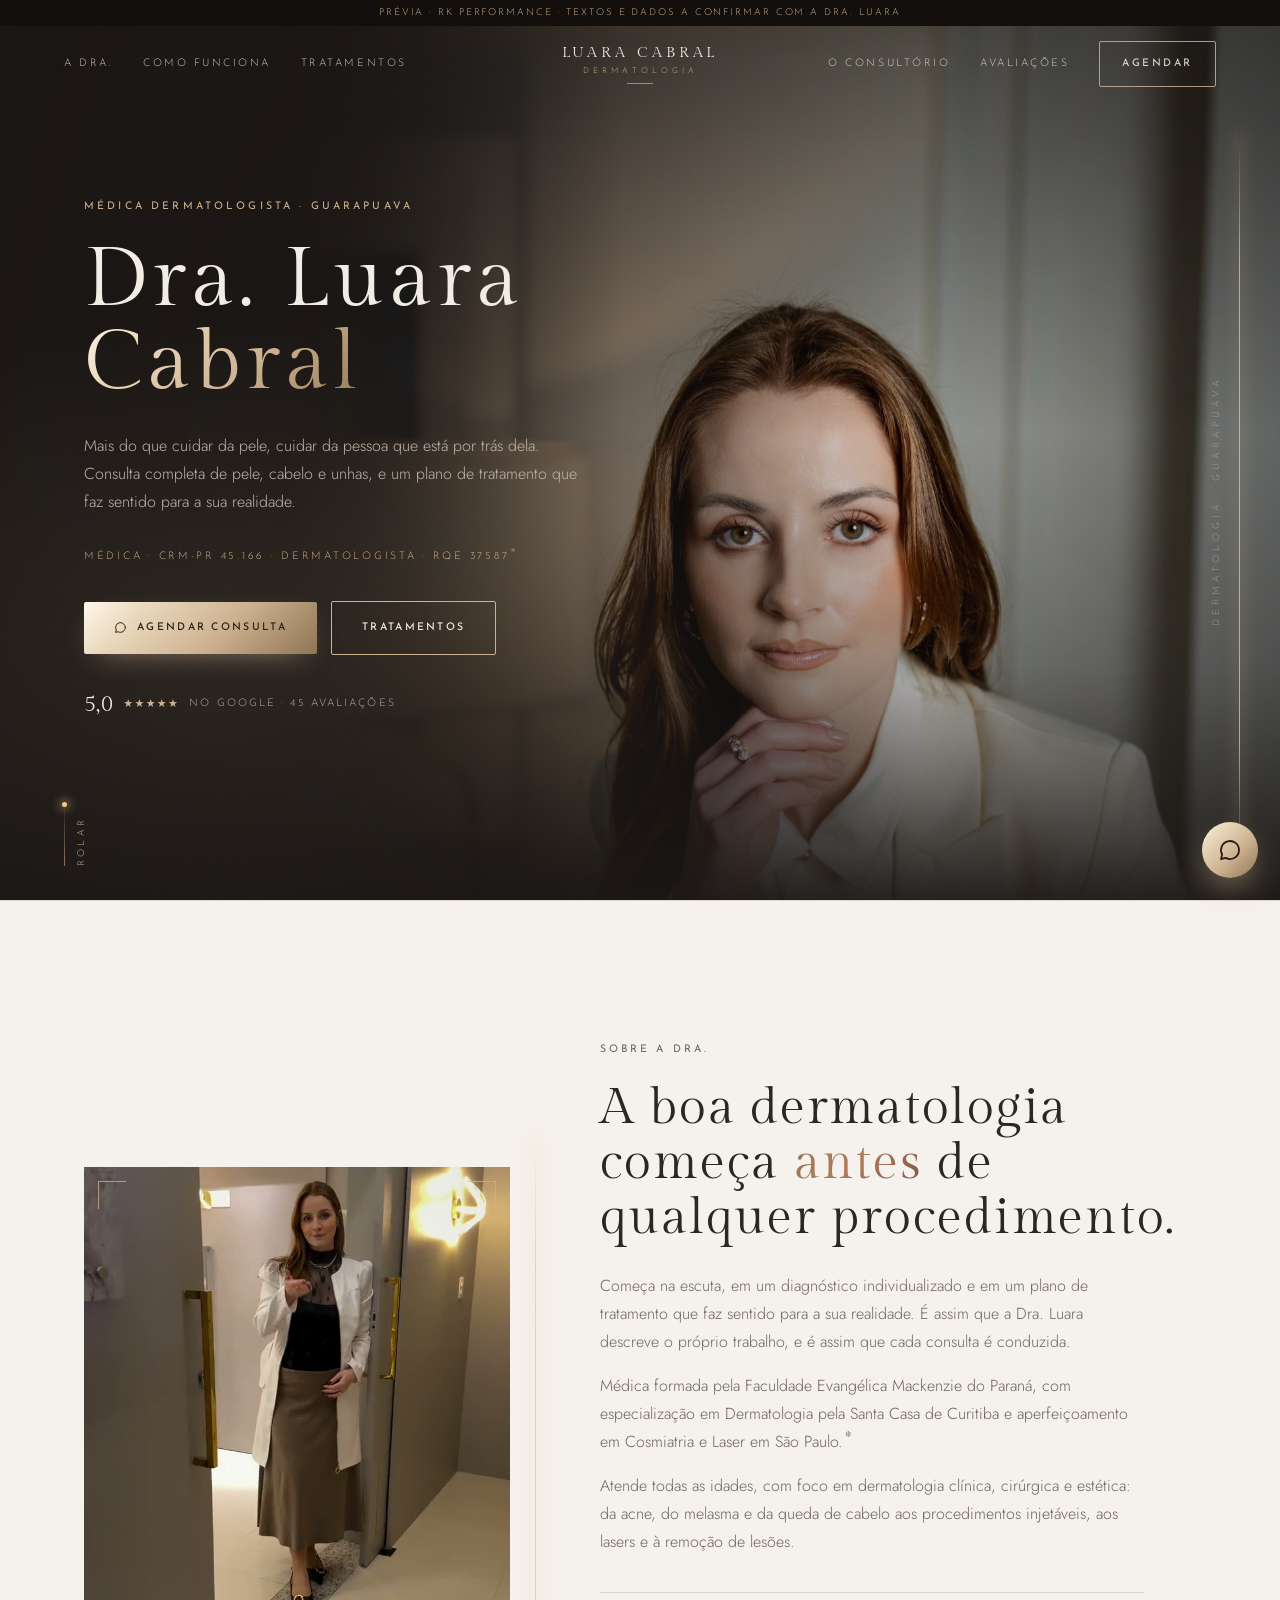
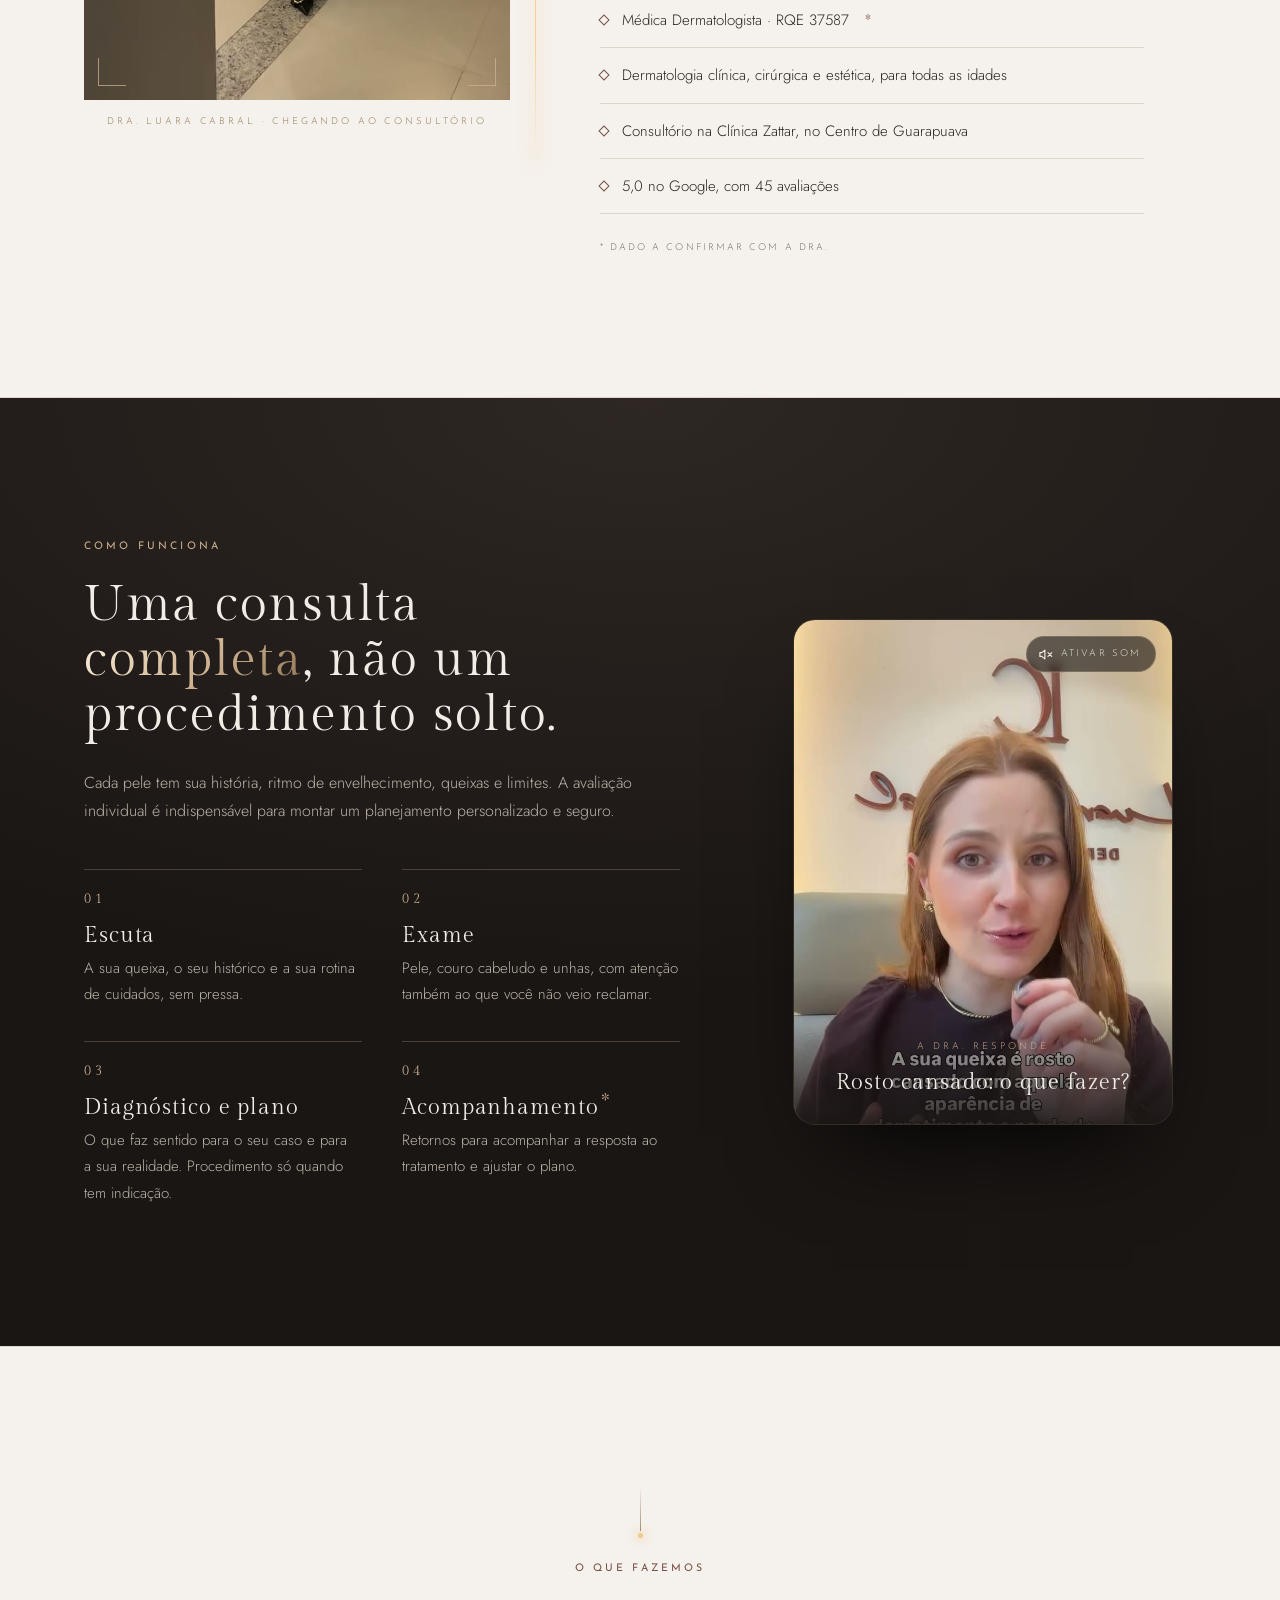
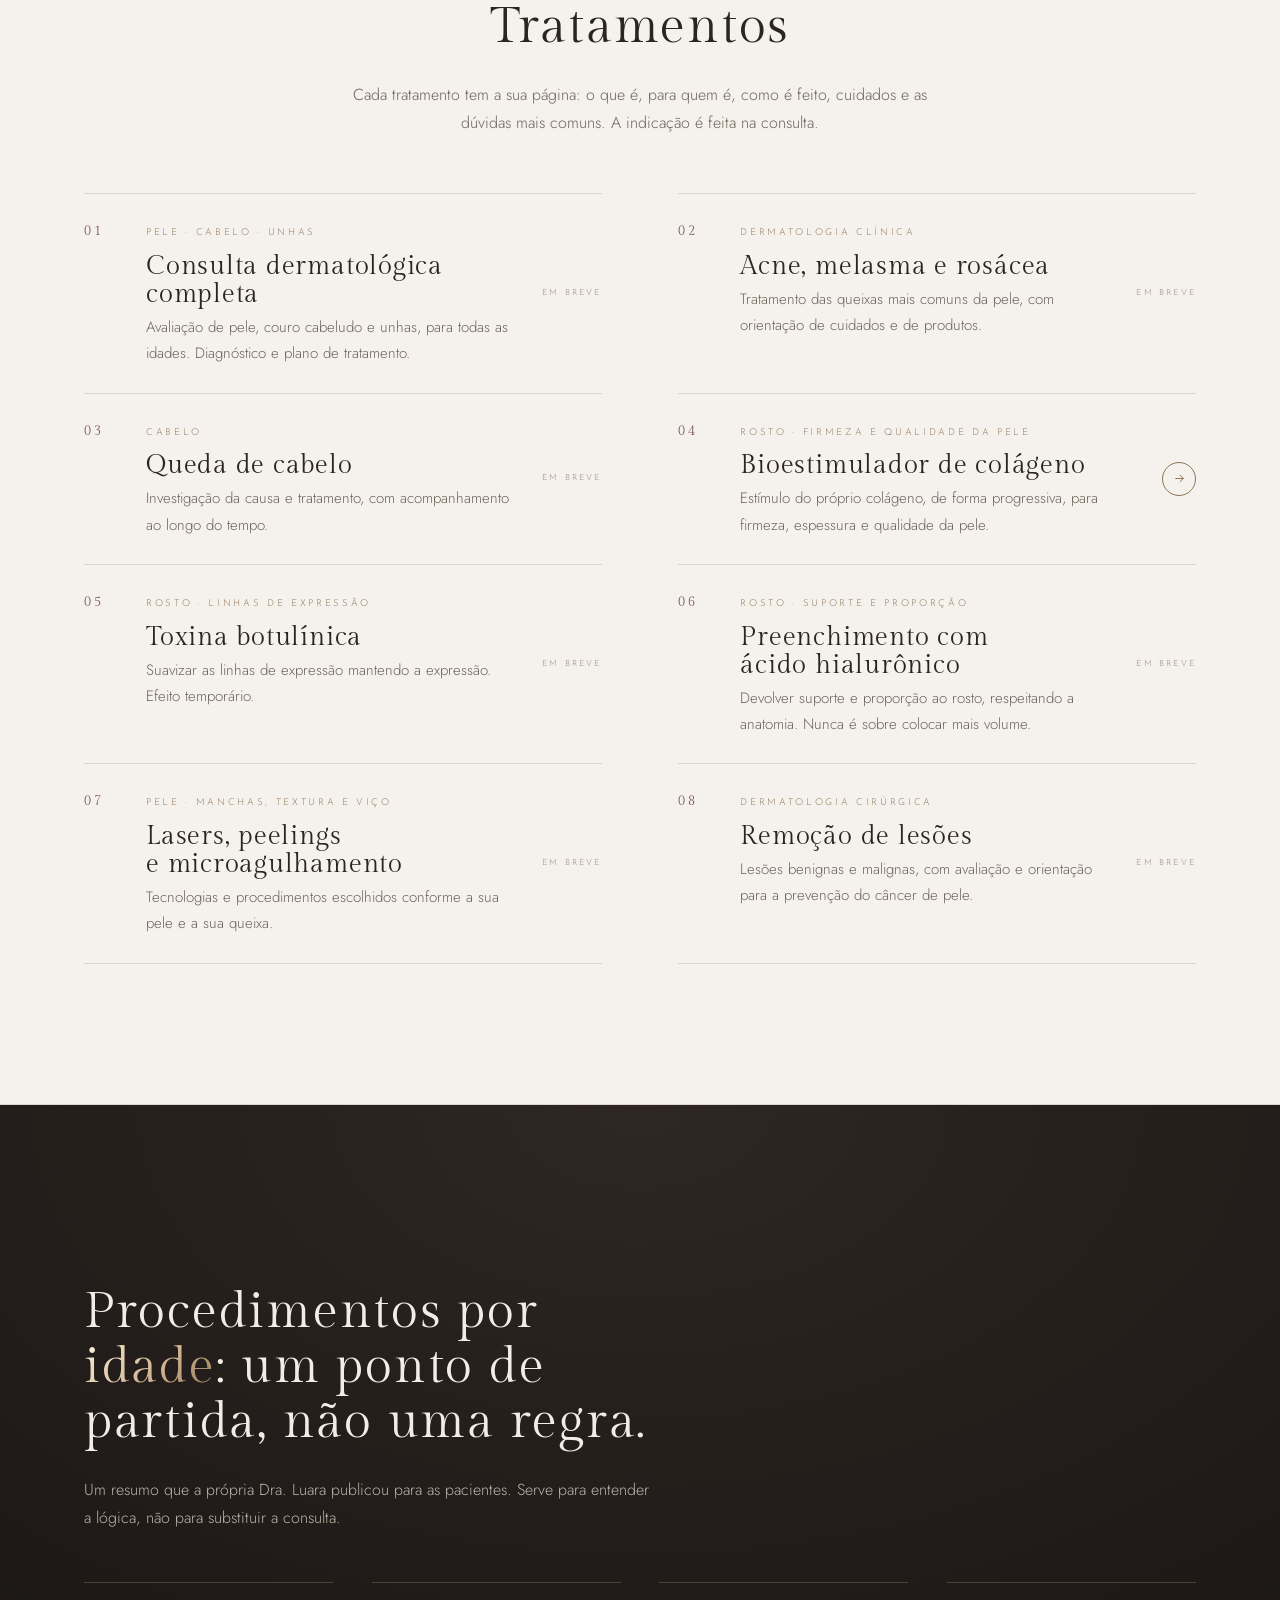
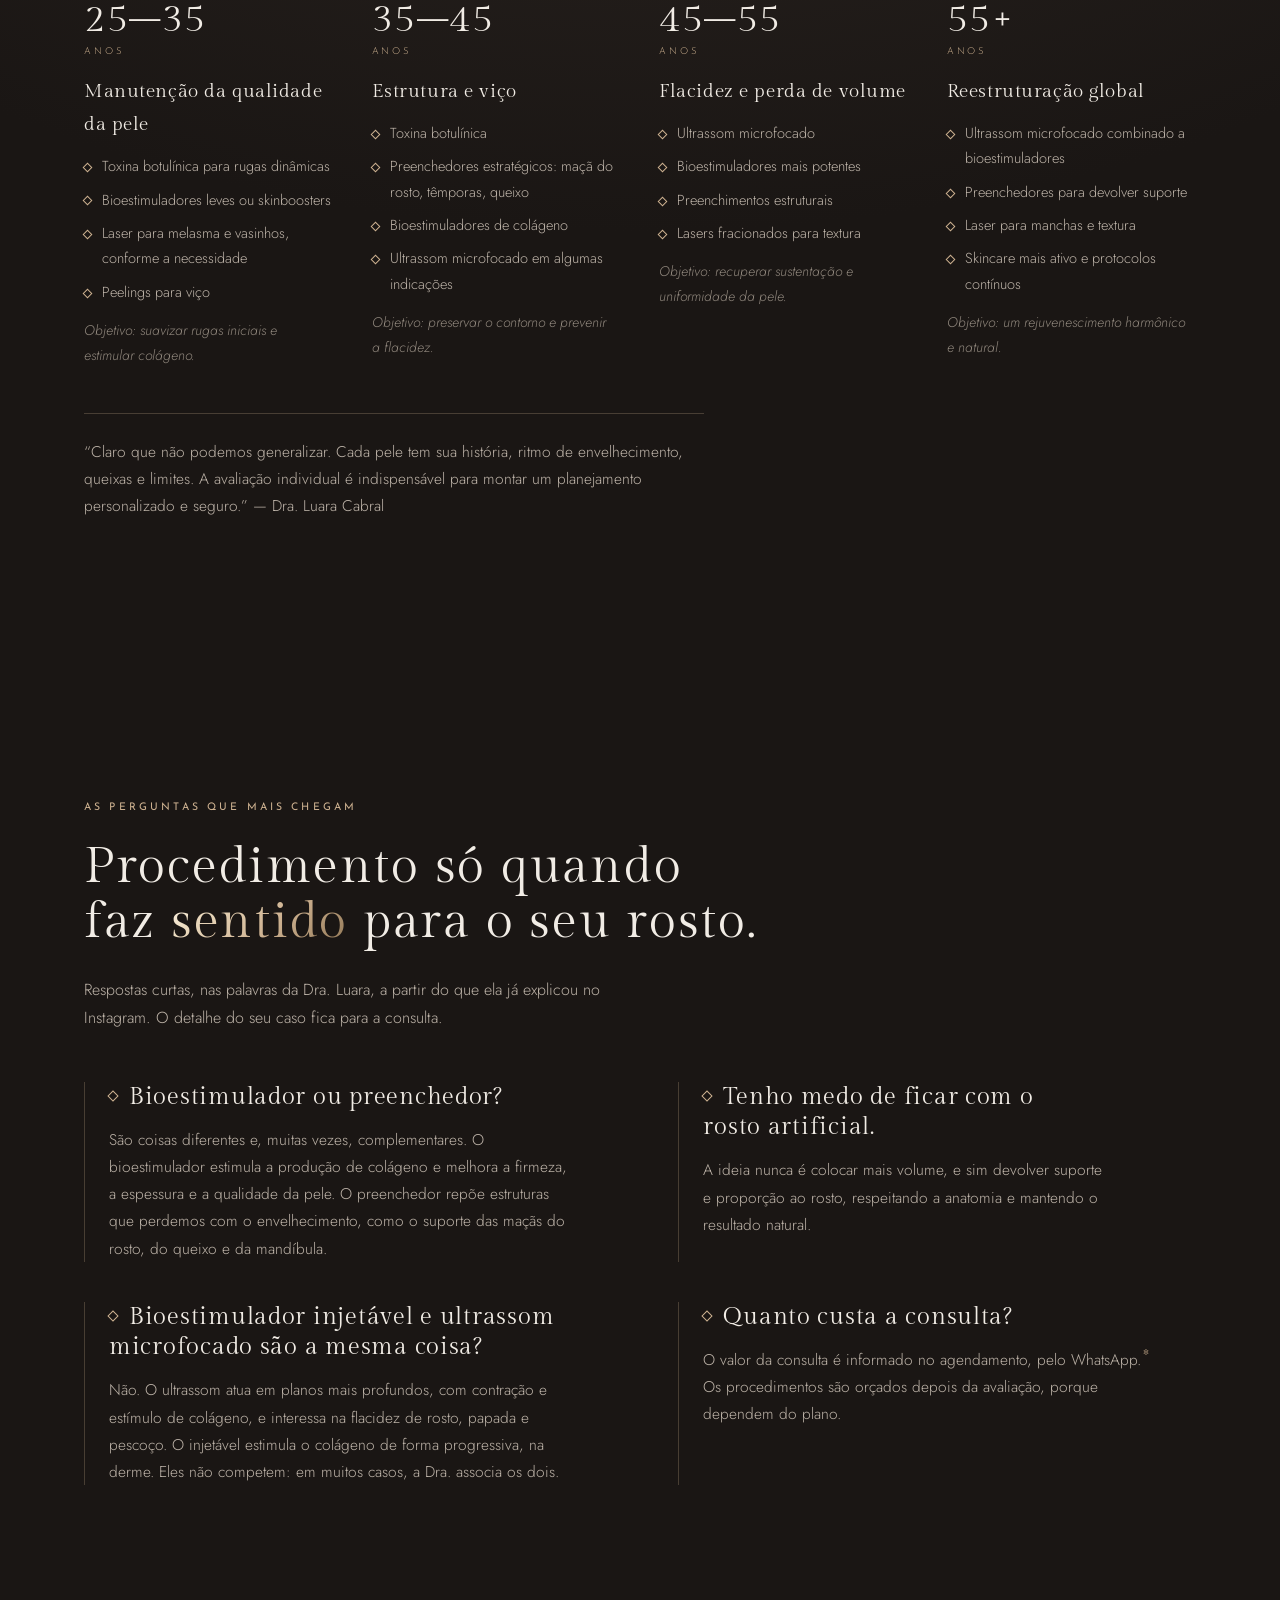
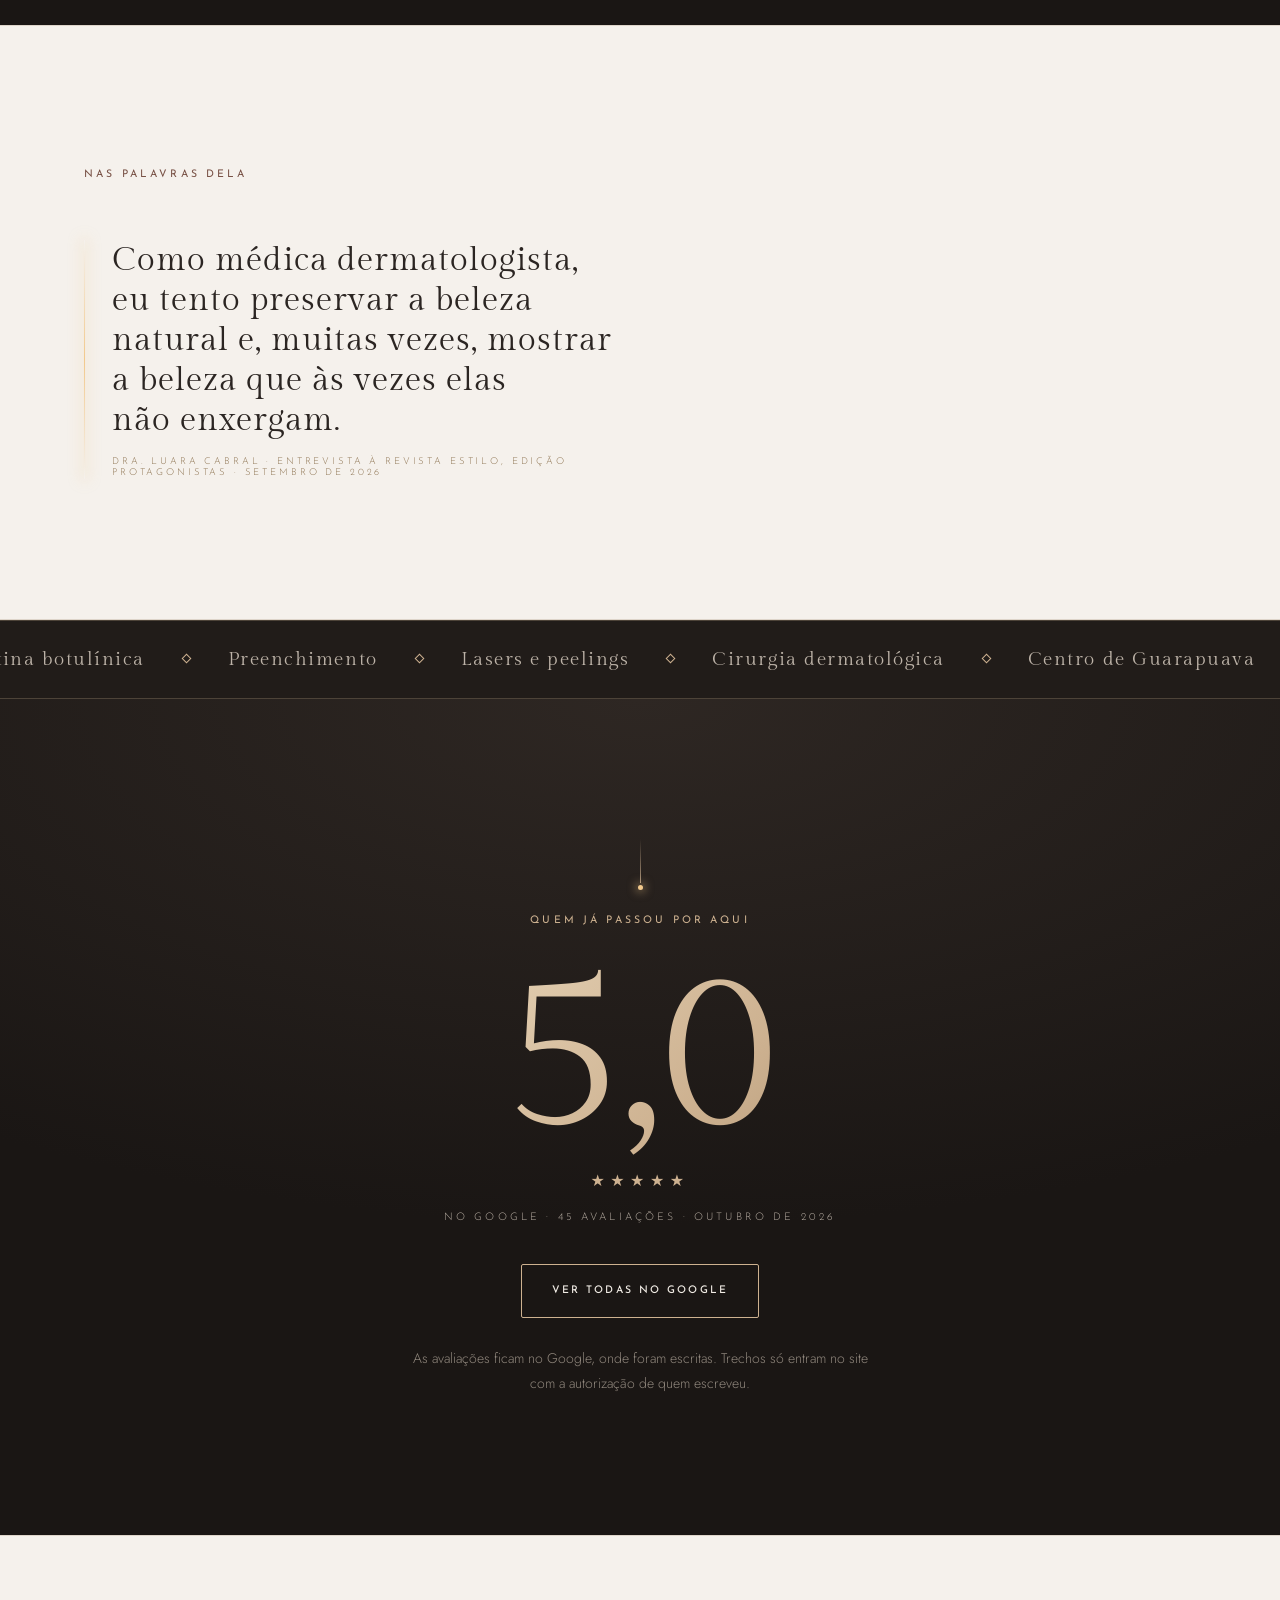
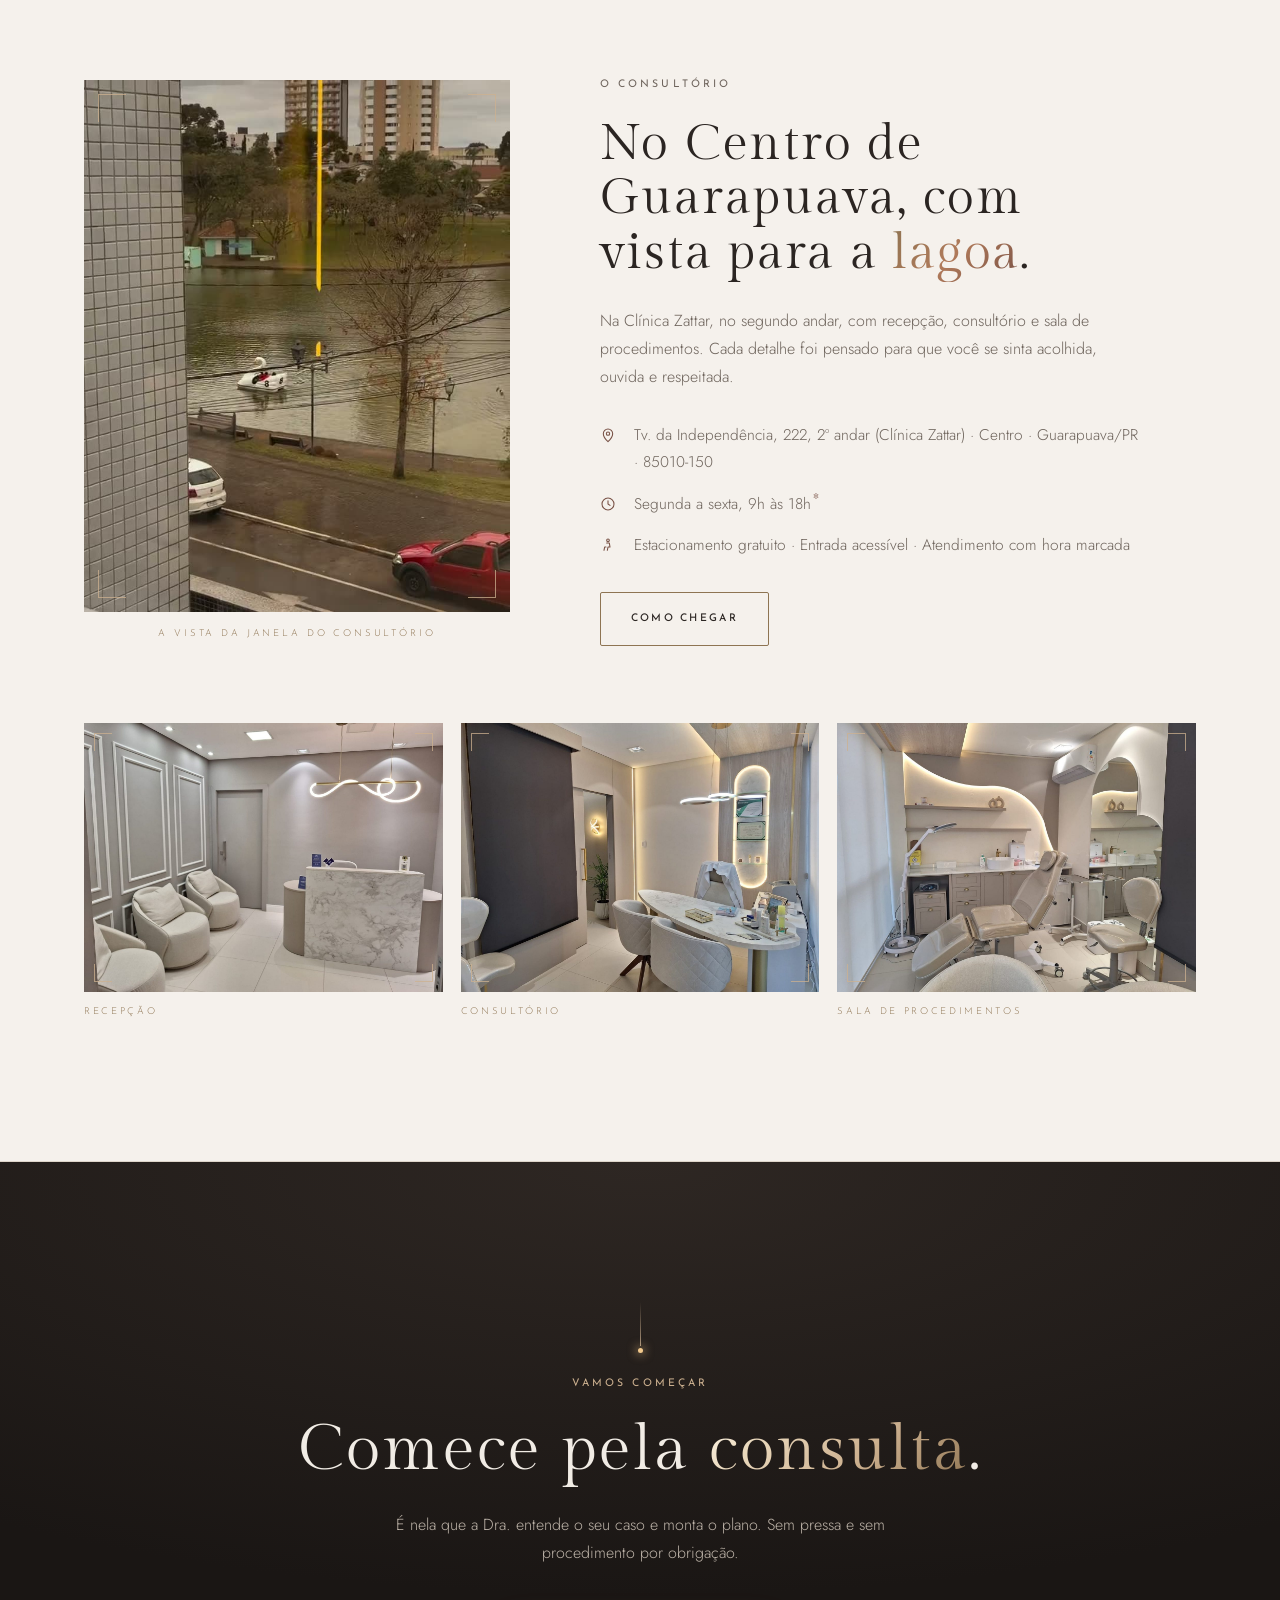
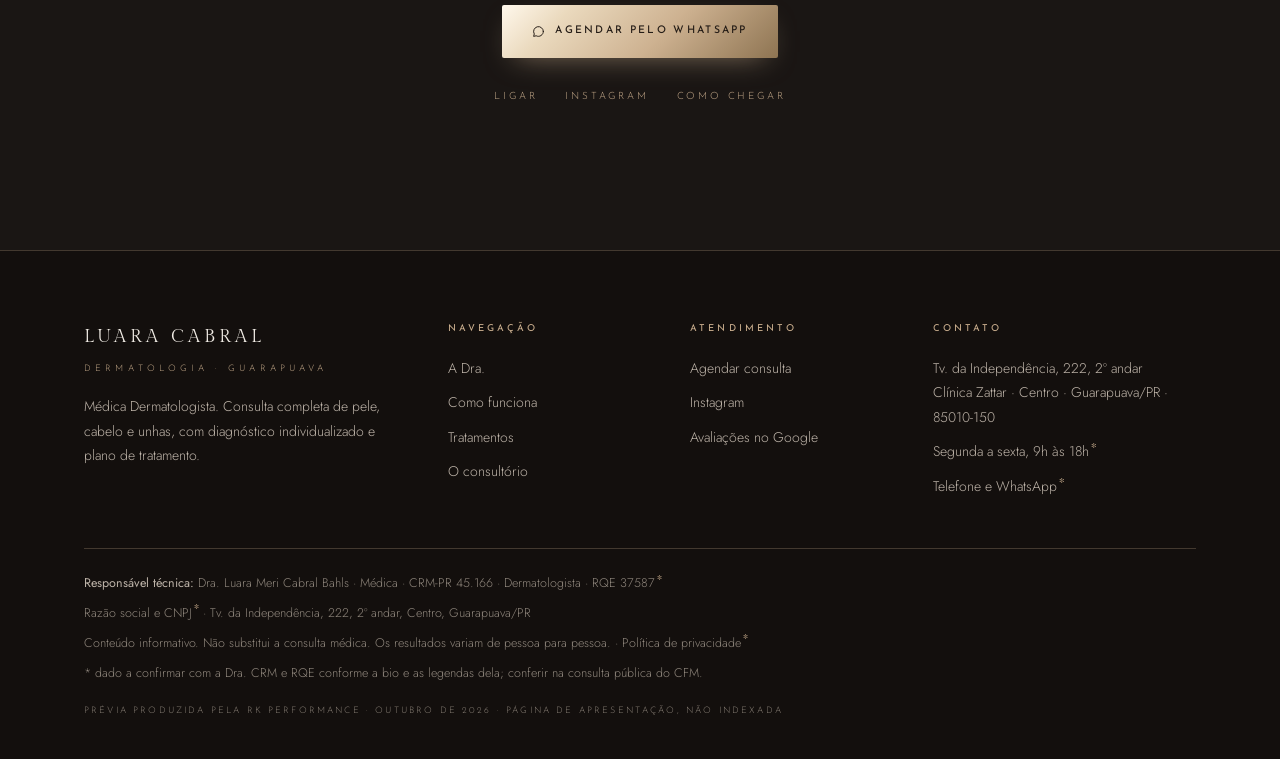
==== index.html @ 49e2dca0 "Prévia do site da Dra. Luara Cabral (home + bioestimulador de colágeno) Co-Authored-By: Claude Fable" ====
<!DOCTYPE html>
<html lang="pt-BR">
<head>
<meta charset="utf-8">
<meta name="viewport" content="width=device-width, initial-scale=1, viewport-fit=cover">
<title>Dra. Luara Cabral · Dermatologista em Guarapuava</title>
<meta name="description" content="Consulta dermatológica completa de pele, cabelo e unhas, no Centro de Guarapuava. Dra. Luara Cabral, Médica Dermatologista, CRM-PR 45.166, RQE 37587. 5,0 no Google com 45 avaliações.">
<meta name="robots" content="noindex, nofollow">
<meta name="theme-color" content="#1A1614">
<meta property="og:type" content="website">
<meta property="og:title" content="Dra. Luara Cabral · Dermatologista em Guarapuava">
<meta property="og:description" content="Mais do que cuidar da pele, cuidar da pessoa que está por trás dela. Consulta completa de pele, cabelo e unhas.">
<meta property="og:image" content="https://joaovitorrk.github.io/luara-cabral-site/media/og.jpg">
<meta property="og:image:width" content="1200">
<meta property="og:image:height" content="630">
<meta property="og:locale" content="pt_BR">
<link rel="icon" href="data:image/svg+xml,%3Csvg xmlns='http://www.w3.org/2000/svg' viewBox='0 0 64 64'%3E%3Ccircle cx='32' cy='32' r='32' fill='%231A1614'/%3E%3Ctext x='32' y='41' font-family='Georgia,serif' font-size='26' fill='%23B07A5A' text-anchor='middle'%3ELC%3C/text%3E%3C/svg%3E">
<link rel="preconnect" href="https://fonts.googleapis.com">
<link rel="preconnect" href="https://fonts.gstatic.com" crossorigin>
<link href="https://fonts.googleapis.com/css2?family=Gilda+Display&family=Josefin+Sans:wght@300;400;500&family=Jost:wght@300;400;500&family=Bodoni+Moda:opsz,wght@6..96,400&display=swap" rel="stylesheet">
<link rel="stylesheet" href="assets/site.css">
<link rel="preload" as="image" href="media/capa-desktop.jpg" media="(min-width: 901px)" fetchpriority="high">
<link rel="preload" as="image" href="media/capa-celular.jpg" media="(max-width: 900px)" fetchpriority="high">
</head>
<body>
<div class="grao" aria-hidden="true"></div>
<div class="intro" aria-hidden="true">
  <svg class="laco" viewBox="0 0 720 220" preserveAspectRatio="xMidYMid meet"><path d="M14 118 C 90 30, 190 30, 260 110 C 330 190, 400 190, 440 110 C 480 30, 560 30, 600 110 C 640 190, 690 160, 706 100"/></svg>
  <div class="nome">Luara Cabral<small>Dermatologia · Guarapuava</small></div>
</div>

<div class="aviso"><span class="longo">Prévia · RK Performance · textos e dados a confirmar com a Dra. Luara</span><span class="curto">Prévia · RK Performance · a confirmar</span></div>

<header class="topo" id="topo">
  <nav class="esq" aria-label="Seções">
    <a class="lk" href="#sobre">A Dra.</a>
    <a class="lk" href="#metodo">Como funciona</a>
    <a class="lk" href="#tratamentos">Tratamentos</a>
  </nav>
  <a class="marca" href="#inicio" aria-label="Dra. Luara Cabral, início"><span class="n">Luara Cabral</span><span class="i">Dermatologia</span><span class="fio"></span></a>
  <nav class="dir" aria-label="Seções">
    <a class="lk" href="#consultorio">O consultório</a>
    <a class="lk" href="#avaliacoes">Avaliações</a>
    <a class="btn linha" href="#" data-demo="wa" data-msg="Olá! Vim pelo site e quero agendar uma consulta." style="padding:13px 22px">Agendar</a>
  </nav>
</header>

<main id="inicio">

<!-- primeira tela -->
<section class="hero" aria-label="Apresentação">
  <div class="bg">
    <picture>
      <source media="(max-width: 900px)" srcset="media/capa-celular.jpg">
      <img src="media/capa-desktop.jpg" srcset="media/capa-desktop-1100.jpg 1100w, media/capa-desktop.jpg 1600w" sizes="100vw" width="1600" height="1600" alt="Dra. Luara Cabral, médica dermatologista, no consultório" fetchpriority="high">
    </picture>
  </div>
  <div class="veu" aria-hidden="true"></div>
  <div class="nevoa" aria-hidden="true"></div>
  <div class="wrap">
    <div class="conteudo">
      <p class="rot">Médica Dermatologista · Guarapuava</p>
      <h1><span>Dra. Luara</span><span><em>Cabral</em></span></h1>
      <p class="sub so-pc">Mais do que cuidar da pele, cuidar da pessoa que está por trás dela. Consulta completa de pele, cabelo e unhas, e um plano de tratamento que faz sentido para a sua realidade.</p>
      <p class="sub so-cel">Mais do que cuidar da pele, cuidar da pessoa que está por trás dela. Consulta completa de pele, cabelo e unhas.</p>
      <p class="quem">Médica · CRM-PR 45.166 · Dermatologista · RQE 37587<sup class="conf" title="Conforme a bio e as legendas dela; conferir na consulta pública do CFM">*</sup></p>
      <div class="acoes">
        <a class="btn" href="#" data-demo="wa" data-msg="Olá! Vim pelo site e quero agendar uma consulta."><svg viewBox="0 0 24 24" fill="none" stroke="currentColor" stroke-width="1.8" stroke-linecap="round" stroke-linejoin="round" aria-hidden="true"><path d="M21 12a9 9 0 0 1-13.3 7.9L3 21l1.2-4.5A9 9 0 1 1 21 12z"/></svg>Agendar consulta</a>
        <a class="btn linha" href="#tratamentos">Tratamentos</a>
      </div>
      <a class="google" href="https://www.google.com/maps/place/?q=place_id:ChIJWWDpie4375QRqWtQ1rrpFyw" target="_blank" rel="noopener"><b>5,0</b><span class="est">★★★★★</span><span>no Google · 45 avaliações</span></a>
    </div>
  </div>
  <div class="fio-luz" aria-hidden="true"><span>Dermatologia · Guarapuava</span></div>
  <div class="cue" aria-hidden="true"><i></i><span>rolar</span></div>
</section>

<!-- sobre -->
<section class="on-light pat" id="sobre">
  <div class="wrap grade">
    <div class="rv">
      <div class="ph-wrap">
        <div class="ph r45"><video preload="none" poster="media/sobre-poster.jpg" muted playsinline loop width="720" height="900" aria-label="Dra. Luara chegando ao consultório"><source src="media/sobre.mp4" type="video/mp4"></video><span class="k k1"></span><span class="k k2"></span><span class="k k3"></span><span class="k k4"></span></div>
        <div class="luz" aria-hidden="true"></div>
        <p class="leg">Dra. Luara Cabral · chegando ao consultório</p>
      </div>
    </div>
    <div class="texto">
      <p class="rot rv">Sobre a Dra.</p>
      <h2 class="rv">A boa dermatologia começa <em>antes</em> de qualquer procedimento.</h2>
      <p class="rv d1">Começa na escuta, em um diagnóstico individualizado e em um plano de tratamento que faz sentido para a sua realidade. É assim que a Dra. Luara descreve o próprio trabalho, e é assim que cada consulta é conduzida.</p>
      <p class="rv d1">Médica formada pela Faculdade Evangélica Mackenzie do Paraná, com especialização em Dermatologia pela Santa Casa de Curitiba e aperfeiçoamento em Cosmiatria e Laser em São Paulo.<sup class="conf" title="Conforme o Perfil da Empresa no Google; a confirmar">*</sup></p>
      <p class="rv d2">Atende todas as idades, com foco em dermatologia clínica, cirúrgica e estética: da acne, do melasma e da queda de cabelo aos procedimentos injetáveis, aos lasers e à remoção de lesões.</p>
      <ul class="hairlist rv d2">
        <li>Médica Dermatologista · RQE 37587<sup class="conf" title="A confirmar">*</sup></li>
        <li>Dermatologia clínica, cirúrgica e estética, para todas as idades</li>
        <li>Consultório na Clínica Zattar, no Centro de Guarapuava</li>
        <li>5,0 no Google, com 45 avaliações</li>
      </ul>
      <p class="nota-conf rv d3">* dado a confirmar com a Dra.</p>
    </div>
  </div>
</section>

<!-- como funciona -->
<section class="on-deep" id="metodo">
  <div class="wrap grade inv">
    <div>
      <p class="rot rv">Como funciona</p>
      <h2 class="rv">Uma consulta <em>completa</em>, não um procedimento solto.</h2>
      <p class="lede rv d1">Cada pele tem sua história, ritmo de envelhecimento, queixas e limites. A avaliação individual é indispensável para montar um planejamento personalizado e seguro.</p>
      <ol class="etapas">
        <li class="rv"><span class="n">01</span><h3>Escuta</h3><p>A sua queixa, o seu histórico e a sua rotina de cuidados, sem pressa.</p></li>
        <li class="rv d1"><span class="n">02</span><h3>Exame</h3><p>Pele, couro cabeludo e unhas, com atenção também ao que você não veio reclamar.</p></li>
        <li class="rv d2"><span class="n">03</span><h3>Diagnóstico e plano</h3><p>O que faz sentido para o seu caso e para a sua realidade. Procedimento só quando tem indicação.</p></li>
        <li class="rv d3"><span class="n">04</span><h3>Acompanhamento<sup class="conf" title="Prazo dos retornos a confirmar">*</sup></h3><p>Retornos para acompanhar a resposta ao tratamento e ajustar o plano.</p></li>
      </ol>
    </div>
    <div class="rv d1">
      <div class="vid">
        <video preload="none" poster="media/responde-poster.jpg" muted playsinline loop width="720" height="960" aria-label="Dra. Luara explicando o tratamento para rosto cansado, no consultório"><source src="media/responde.mp4" type="video/mp4"></video>
        <button class="som" type="button" aria-pressed="false"><svg class="mudo" viewBox="0 0 24 24" fill="none" stroke="currentColor" stroke-width="1.8" stroke-linecap="round" stroke-linejoin="round" aria-hidden="true"><path d="M11 5 6 9H3v6h3l5 4z"/><path d="m22 9-6 6M16 9l6 6"/></svg><svg class="alto" viewBox="0 0 24 24" fill="none" stroke="currentColor" stroke-width="1.8" stroke-linecap="round" stroke-linejoin="round" aria-hidden="true"><path d="M11 5 6 9H3v6h3l5 4z"/><path d="M15.5 8.5a5 5 0 0 1 0 7M19 5a10 10 0 0 1 0 14"/></svg><span>Ativar som</span></button>
        <div class="leg"><small>A Dra. responde</small><b>Rosto cansado: o que fazer?</b></div>
      </div>
    </div>
  </div>
</section>

<!-- tratamentos -->
<section class="on-light pat" id="tratamentos">
  <div class="wrap">
    <div class="centro">
      <div class="orn c rv"><i></i></div>
      <p class="rot rv">O que fazemos</p>
      <h2 class="rv" style="margin-inline:auto">Tratamentos</h2>
      <p class="lede rv d1" style="margin-inline:auto">Cada tratamento tem a sua página: o que é, para quem é, como é feito, cuidados e as dúvidas mais comuns. A indicação é feita na consulta.</p>
    </div>
    <div class="lista-trat">
      <div class="trat rv"><span class="n">01</span><div><span class="g">Pele · Cabelo · Unhas</span><h3>Consulta dermatológica completa</h3><p>Avaliação de pele, couro cabeludo e unhas, para todas as idades. Diagnóstico e plano de tratamento.</p></div><span class="breve">Em breve</span></div>
      <div class="trat rv d1"><span class="n">02</span><div><span class="g">Dermatologia clínica</span><h3>Acne, melasma e rosácea</h3><p>Tratamento das queixas mais comuns da pele, com orientação de cuidados e de produtos.</p></div><span class="breve">Em breve</span></div>
      <div class="trat rv"><span class="n">03</span><div><span class="g">Cabelo</span><h3>Queda de cabelo</h3><p>Investigação da causa e tratamento, com acompanhamento ao longo do tempo.</p></div><span class="breve">Em breve</span></div>
      <a class="trat rv d1" href="bioestimulador-de-colageno-guarapuava/"><span class="n">04</span><div><span class="g">Rosto · Firmeza e qualidade da pele</span><h3>Bioestimulador de colágeno</h3><p>Estímulo do próprio colágeno, de forma progressiva, para firmeza, espessura e qualidade da pele.</p></div><span class="seta"><svg viewBox="0 0 24 24" fill="none" stroke="currentColor" stroke-width="1.8" stroke-linecap="round" stroke-linejoin="round" aria-hidden="true"><path d="M5 12h14M13 6l6 6-6 6"/></svg></span></a>
      <div class="trat rv"><span class="n">05</span><div><span class="g">Rosto · Linhas de expressão</span><h3>Toxina botulínica</h3><p>Suavizar as linhas de expressão mantendo a expressão. Efeito temporário.</p></div><span class="breve">Em breve</span></div>
      <div class="trat rv d1"><span class="n">06</span><div><span class="g">Rosto · Suporte e proporção</span><h3>Preenchimento com ácido hialurônico</h3><p>Devolver suporte e proporção ao rosto, respeitando a anatomia. Nunca é sobre colocar mais volume.</p></div><span class="breve">Em breve</span></div>
      <div class="trat rv"><span class="n">07</span><div><span class="g">Pele · Manchas, textura e viço</span><h3>Lasers, peelings e microagulhamento</h3><p>Tecnologias e procedimentos escolhidos conforme a sua pele e a sua queixa.</p></div><span class="breve">Em breve</span></div>
      <div class="trat rv d1"><span class="n">08</span><div><span class="g">Dermatologia cirúrgica</span><h3>Remoção de lesões</h3><p>Lesões benignas e malignas, com avaliação e orientação para a prevenção do câncer de pele.</p></div><span class="breve">Em breve</span></div>
    </div>
  </div>
</section>

<!-- por idade -->
<section class="on-deep" id="idades">
  <div class="wrap">
    <p class="rot rv">O que costuma fazer sentido em cada fase</p>
    <h2 class="rv">Procedimentos por <em>idade</em>: um ponto de partida, não uma regra.</h2>
    <p class="lede rv d1">Um resumo que a própria Dra. Luara publicou para as pacientes. Serve para entender a lógica, não para substituir a consulta.</p>
    <ul class="idades">
      <li class="rv"><span class="n">25–35<small>anos</small></span><b>Manutenção da qualidade da pele</b><ul><li>Toxina botulínica para rugas dinâmicas</li><li>Bioestimuladores leves ou skinboosters</li><li>Laser para melasma e vasinhos, conforme a necessidade</li><li>Peelings para viço</li></ul><p>Objetivo: suavizar rugas iniciais e estimular colágeno.</p></li>
      <li class="rv d1"><span class="n">35–45<small>anos</small></span><b>Estrutura e viço</b><ul><li>Toxina botulínica</li><li>Preenchedores estratégicos: maçã do rosto, têmporas, queixo</li><li>Bioestimuladores de colágeno</li><li>Ultrassom microfocado em algumas indicações</li></ul><p>Objetivo: preservar o contorno e prevenir a flacidez.</p></li>
      <li class="rv d2"><span class="n">45–55<small>anos</small></span><b>Flacidez e perda de volume</b><ul><li>Ultrassom microfocado</li><li>Bioestimuladores mais potentes</li><li>Preenchimentos estruturais</li><li>Lasers fracionados para textura</li></ul><p>Objetivo: recuperar sustentação e uniformidade da pele.</p></li>
      <li class="rv d3"><span class="n">55+<small>anos</small></span><b>Reestruturação global</b><ul><li>Ultrassom microfocado combinado a bioestimuladores</li><li>Preenchedores para devolver suporte</li><li>Laser para manchas e textura</li><li>Skincare mais ativo e protocolos contínuos</li></ul><p>Objetivo: um rejuvenescimento harmônico e natural.</p></li>
    </ul>
    <p class="obs-idade rv">“Claro que não podemos generalizar. Cada pele tem sua história, ritmo de envelhecimento, queixas e limites. A avaliação individual é indispensável para montar um planejamento personalizado e seguro.” — Dra. Luara Cabral</p>
  </div>
</section>

<!-- perguntas -->
<section class="on-dark" id="perguntas">
  <div class="wrap">
    <p class="rot rv">As perguntas que mais chegam</p>
    <h2 class="rv">Procedimento só quando faz <em>sentido</em> para o seu rosto.</h2>
    <p class="lede rv d1">Respostas curtas, nas palavras da Dra. Luara, a partir do que ela já explicou no Instagram. O detalhe do seu caso fica para a consulta.</p>
    <div class="perg">
      <div class="pg rv"><p class="q">Bioestimulador ou preenchedor?</p><p class="r">São coisas diferentes e, muitas vezes, complementares. O bioestimulador estimula a produção de colágeno e melhora a firmeza, a espessura e a qualidade da pele. O preenchedor repõe estruturas que perdemos com o envelhecimento, como o suporte das maçãs do rosto, do queixo e da mandíbula.</p></div>
      <div class="pg rv d1"><p class="q">Tenho medo de ficar com o rosto artificial.</p><p class="r">A ideia nunca é colocar mais volume, e sim devolver suporte e proporção ao rosto, respeitando a anatomia e mantendo o resultado natural.</p></div>
      <div class="pg rv d2"><p class="q">Bioestimulador injetável e ultrassom microfocado são a mesma coisa?</p><p class="r">Não. O ultrassom atua em planos mais profundos, com contração e estímulo de colágeno, e interessa na flacidez de rosto, papada e pescoço. O injetável estimula o colágeno de forma progressiva, na derme. Eles não competem: em muitos casos, a Dra. associa os dois.</p></div>
      <div class="pg rv d3"><p class="q">Quanto custa a consulta?</p><p class="r">O valor da consulta é informado no agendamento, pelo WhatsApp.<sup class="conf" title="A confirmar com a Dra.">*</sup> Os procedimentos são orçados depois da avaliação, porque dependem do plano.</p></div>
    </div>
  </div>
</section>

<!-- nas palavras dela -->
<section class="on-light pat" id="frase">
  <div class="wrap">
    <p class="rot rv">Nas palavras dela</p>
    <p class="frase rv d1">Como médica dermatologista, eu tento preservar a beleza natural e, muitas vezes, mostrar a beleza que às vezes elas não enxergam.<small>Dra. Luara Cabral · entrevista à Revista Estilo, edição Protagonistas · setembro de 2026</small></p>
  </div>
</section>

<!-- letreiro -->
<div class="letreiro" aria-hidden="true"><div class="faixa" id="faixa">
  <span>Consulta de pele, cabelo e unhas</span><span>Acne, melasma e rosácea</span><span>Queda de cabelo</span><span>Bioestimulador de colágeno</span><span>Toxina botulínica</span><span>Preenchimento</span><span>Lasers e peelings</span><span>Cirurgia dermatológica</span><span>Centro de Guarapuava</span>
</div></div>

<!-- avaliações -->
<section class="on-deep aval centro" id="avaliacoes">
  <div class="wrap">
    <div class="orn c rv"><i></i></div>
    <p class="rot rv">Quem já passou por aqui</p>
    <p class="nota ouro rv">5,0</p>
    <p class="est rv d1" aria-hidden="true">★★★★★</p>
    <p class="leg rv d1">no Google · 45 avaliações · outubro de 2026</p>
    <div class="acoes rv d2" style="justify-content:center">
      <a class="btn linha" href="https://www.google.com/maps/place/?q=place_id:ChIJWWDpie4375QRqWtQ1rrpFyw" target="_blank" rel="noopener">Ver todas no Google</a>
    </div>
    <p class="obs rv d3">As avaliações ficam no Google, onde foram escritas. Trechos só entram no site com a autorização de quem escreveu.</p>
  </div>
</section>

<!-- o consultório -->
<section class="on-light pat" id="consultorio">
  <div class="wrap">
    <div class="grade">
      <div class="rv">
        <div class="ph-wrap">
          <div class="ph r45"><video preload="none" poster="media/espaco-poster.jpg" muted playsinline loop width="720" height="900" aria-label="A vista da janela do consultório, para a lagoa"><source src="media/espaco.mp4" type="video/mp4"></video><span class="k k1"></span><span class="k k2"></span><span class="k k3"></span><span class="k k4"></span></div>
          <p class="leg">A vista da janela do consultório</p>
        </div>
      </div>
      <div class="texto">
        <p class="rot rv">O consultório</p>
        <h2 class="rv">No Centro de Guarapuava, com vista para a <em>lagoa</em>.</h2>
        <p class="rv d1">Na Clínica Zattar, no segundo andar, com recepção, consultório e sala de procedimentos. Cada detalhe foi pensado para que você se sinta acolhida, ouvida e respeitada.</p>
        <ul class="dados">
          <li class="rv d1"><svg viewBox="0 0 24 24" fill="none" stroke="currentColor" stroke-width="1.6" stroke-linecap="round" stroke-linejoin="round" aria-hidden="true"><path d="M12 22s7-6.5 7-12a7 7 0 1 0-14 0c0 5.5 7 12 7 12z"/><circle cx="12" cy="10" r="2.5"/></svg><span>Tv. da Independência, 222, 2º andar (Clínica Zattar) · Centro · Guarapuava/PR · 85010-150</span></li>
          <li class="rv d2"><svg viewBox="0 0 24 24" fill="none" stroke="currentColor" stroke-width="1.6" stroke-linecap="round" stroke-linejoin="round" aria-hidden="true"><circle cx="12" cy="12" r="9"/><path d="M12 7v5l3 2"/></svg><span>Segunda a sexta, 9h às 18h<sup class="conf" title="Horário do Google; a confirmar">*</sup></span></li>
          <li class="rv d3"><svg viewBox="0 0 24 24" fill="none" stroke="currentColor" stroke-width="1.6" stroke-linecap="round" stroke-linejoin="round" aria-hidden="true"><circle cx="12" cy="5" r="2"/><path d="M10 9h4l1 6h-3l-1 5M9 15H7l-1 5"/></svg><span>Estacionamento gratuito · Entrada acessível · Atendimento com hora marcada</span></li>
        </ul>
        <div class="acoes rv d3" style="margin-top:34px">
          <a class="btn linha" href="https://www.google.com/maps/dir/?api=1&destination=Dra.+Luara+Cabral,+Tv.+da+Independencia,+222,+Guarapuava" target="_blank" rel="noopener">Como chegar</a>
        </div>
      </div>
    </div>
    <div class="tira">
      <figure class="rv"><div class="ph r43"><img src="media/recepcao.jpg" width="1400" height="1050" alt="Recepção da clínica, com balcão de mármore e poltronas claras" loading="lazy"><span class="k k1"></span><span class="k k2"></span><span class="k k3"></span><span class="k k4"></span></div><figcaption>Recepção</figcaption></figure>
      <figure class="rv d1"><div class="ph r43"><img src="media/consultorio.jpg" width="1400" height="1050" alt="Consultório da Dra. Luara, com mesa de mármore e nicho iluminado" loading="lazy"><span class="k k1"></span><span class="k k2"></span><span class="k k3"></span><span class="k k4"></span></div><figcaption>Consultório</figcaption></figure>
      <figure class="rv d2"><div class="ph r43"><img src="media/sala.jpg" width="1400" height="1050" alt="Sala de procedimentos, com cadeira e luz curva na parede" loading="lazy"><span class="k k1"></span><span class="k k2"></span><span class="k k3"></span><span class="k k4"></span></div><figcaption>Sala de procedimentos</figcaption></figure>
    </div>
  </div>
</section>

<!-- chamada final -->
<section class="on-deep cta" id="contato">
  <div class="wrap">
    <div class="orn c rv"><i></i></div>
    <p class="rot rv">Vamos começar</p>
    <h2 class="rv">Comece pela <em>consulta</em>.</h2>
    <p class="lede rv d1">É nela que a Dra. entende o seu caso e monta o plano. Sem pressa e sem procedimento por obrigação.</p>
    <div class="acoes rv d2">
      <a class="btn" href="#" data-demo="wa" data-msg="Olá! Vim pelo site e quero agendar uma consulta."><svg viewBox="0 0 24 24" fill="none" stroke="currentColor" stroke-width="1.8" stroke-linecap="round" stroke-linejoin="round" aria-hidden="true"><path d="M21 12a9 9 0 0 1-13.3 7.9L3 21l1.2-4.5A9 9 0 1 1 21 12z"/></svg>Agendar pelo WhatsApp</a>
    </div>
    <div class="links rv d3">
      <button type="button" data-demo="tel">Ligar</button>
      <a href="https://www.instagram.com/draluaracabral/" target="_blank" rel="noopener">Instagram</a>
      <a href="https://www.google.com/maps/dir/?api=1&destination=Dra.+Luara+Cabral,+Tv.+da+Independencia,+222,+Guarapuava" target="_blank" rel="noopener">Como chegar</a>
    </div>
  </div>
</section>

</main>

<footer>
  <div class="wrap">
    <div class="cols">
      <div class="marca"><span class="n">Luara Cabral</span><span class="i">Dermatologia · Guarapuava</span><p>Médica Dermatologista. Consulta completa de pele, cabelo e unhas, com diagnóstico individualizado e plano de tratamento.</p></div>
      <div><h4>Navegação</h4><ul><li><a href="#sobre">A Dra.</a></li><li><a href="#metodo">Como funciona</a></li><li><a href="#tratamentos">Tratamentos</a></li><li><a href="#consultorio">O consultório</a></li></ul></div>
      <div><h4>Atendimento</h4><ul><li><a href="#" data-demo="wa" data-msg="Olá! Vim pelo site e quero agendar uma consulta.">Agendar consulta</a></li><li><a href="https://www.instagram.com/draluaracabral/" target="_blank" rel="noopener">Instagram</a></li><li><a href="https://www.google.com/maps/place/?q=place_id:ChIJWWDpie4375QRqWtQ1rrpFyw" target="_blank" rel="noopener">Avaliações no Google</a></li></ul></div>
      <div><h4>Contato</h4><ul><li>Tv. da Independência, 222, 2º andar<br>Clínica Zattar · Centro · Guarapuava/PR · 85010-150</li><li>Segunda a sexta, 9h às 18h<sup class="conf" title="A confirmar">*</sup></li><li>Telefone e WhatsApp<sup class="conf" title="A confirmar">*</sup></li></ul></div>
    </div>
    <div class="legal">
      <p><b>Responsável técnica:</b> Dra. Luara Meri Cabral Bahls · Médica · CRM-PR 45.166 · Dermatologista · RQE 37587<sup class="conf">*</sup></p>
      <p>Razão social e CNPJ<sup class="conf">*</sup> · Tv. da Independência, 222, 2º andar, Centro, Guarapuava/PR</p>
      <p>Conteúdo informativo. Não substitui a consulta médica. Os resultados variam de pessoa para pessoa. · <a href="#">Política de privacidade</a><sup class="conf" title="Em preparação">*</sup></p>
      <p>* dado a confirmar com a Dra. CRM e RQE conforme a bio e as legendas dela; conferir na consulta pública do CFM.</p>
    </div>
    <p class="rk">Prévia produzida pela RK Performance · outubro de 2026 · página de apresentação, não indexada</p>
  </div>
</footer>

<a class="flut" href="#" data-demo="wa" data-msg="Olá! Vim pelo site e quero agendar uma consulta." aria-label="Agendar pelo WhatsApp"><svg viewBox="0 0 24 24" fill="none" stroke="currentColor" stroke-width="1.8" stroke-linecap="round" stroke-linejoin="round" aria-hidden="true"><path d="M21 12a9 9 0 0 1-13.3 7.9L3 21l1.2-4.5A9 9 0 1 1 21 12z"/></svg></a>

<dialog class="demo" id="demo" aria-labelledby="demo-tit">
  <div class="in">
    <p class="rot">Prévia de apresentação</p>
    <h3 id="demo-tit">Agendar pelo WhatsApp</h3>
    <p id="demo-txt">No site final, este botão abre o WhatsApp do consultório com a mensagem já escrita:</p>
    <blockquote id="demo-msg">Olá! Vim pelo site e quero agendar uma consulta.</blockquote>
    <div class="acoes">
      <a class="btn" href="https://wa.me/5542999246208?text=Vi%20a%20pr%C3%A9via%20do%20site%20da%20Dra.%20Luara%20Cabral" target="_blank" rel="noopener">Falar com a RK</a>
      <button class="btn linha" type="button" data-fecha>Fechar</button>
    </div>
  </div>
</dialog>

<script src="assets/site.js"></script>
</body>
</html>
---- assets/site.css ----
/* Dra. Luara Cabral · Dermatologia · prévia RK Performance · v1 (06/10/2026)
   Mesma linguagem aprovada na prévia v3 da Angélica (noite com névoa, seções em marfim, metal só em fios de 1 px,
   display fino e espaçado, cantoneiras nas fotos, fio de luz, segunda dobra em câmera lenta), com a paleta medida
   nas fotos dela: noite taupe no lugar do café, champanhe no lugar do dourado, cobre do logo como assinatura
   e o laço de luz (as fitas de LED do consultório) na abertura. Nenhuma caixa com borda cheia. */
:root{
  --noite:#1A1614; --noite-2:#211C19; --noite-3:#2A2421;
  --marfim:#F5F1EC; --marfim-2:#ECE6DE;
  --ink:#2B2522; --ink-2:#6E645C; --ink-3:#908579;
  --papel:#F1ECE5; --papel-2:#BDB3A8; --papel-3:#8F867C;
  --gold:#CDB190; --gold-2:#EAD9BD; --gold-3:#8E7452; --bronze:#A08366;
  --ambar:#F2C98C; --cobre:#785145; --cobre-2:#B07A5A;
  --hair:rgba(205,177,144,.26); --hair-light:rgba(142,116,82,.22);
  --gold-grad:linear-gradient(135deg,#FFF8EC 0%,#EAD9BD 22%,#CDB190 58%,#8E7452 100%);
  --cobre-grad:linear-gradient(135deg,#8E7452 0%,#B07A5A 50%,#785145 100%);
  --display:"Gilda Display","Bodoni Moda",Georgia,serif;
  --caps:"Josefin Sans","Jost",system-ui,sans-serif;
  --sans:"Jost",system-ui,-apple-system,"Segoe UI",sans-serif;
  --pad:clamp(22px,5vw,80px); --max:1240px; --topo:76px; --aviso:26px;
}
*{box-sizing:border-box;margin:0;padding:0}
html{scroll-behavior:smooth;-webkit-text-size-adjust:100%}
body{background:var(--noite);color:var(--papel);font-family:var(--sans);font-size:16px;line-height:1.75;font-weight:300;
  font-variant-numeric:lining-nums;-webkit-font-smoothing:antialiased;overflow-x:hidden}
img,video{display:block;max-width:100%}
a{color:inherit;text-decoration:none}
button{font:inherit;color:inherit;background:none;border:0;cursor:pointer}
h1,h2,h3{font-family:var(--display);font-weight:400;line-height:1.1;letter-spacing:.035em;text-wrap:balance}
h1 em,h2 em,h3 em,.ouro{font-style:normal;background:var(--gold-grad);-webkit-background-clip:text;background-clip:text;color:transparent}
p{text-wrap:pretty}
.wrap{max-width:var(--max);margin:0 auto;padding:0 var(--pad);position:relative;z-index:1}
::selection{background:var(--gold);color:var(--noite)}

/* rótulos e ornamentos */
.rot{font-family:var(--caps);font-size:10.5px;font-weight:400;letter-spacing:.3em;text-transform:uppercase;color:var(--gold);margin-bottom:22px}
.orn{display:flex;flex-direction:column;align-items:center;gap:0;margin-bottom:22px;color:var(--gold)}
.orn::before{content:"";width:1px;height:44px;background:linear-gradient(transparent,var(--gold));opacity:.8}
.orn i{width:5px;height:5px;border-radius:50%;background:var(--ambar);box-shadow:0 0 10px 2px rgba(242,201,140,.5);display:block;margin-top:2px}
.orn.c{justify-content:center}
.centro{text-align:center}
.centro .rot{margin-top:18px}
sup.conf{font-family:var(--display);color:var(--gold);font-size:.85em;line-height:0;vertical-align:.35em;margin-left:2px;cursor:help}
.on-light sup.conf{color:var(--cobre)}
.nota-conf{font-family:var(--caps);font-size:9.5px;letter-spacing:.22em;text-transform:uppercase;color:var(--papel-3);margin-top:26px}
.on-light .nota-conf{color:var(--ink-3)}

/* grão de filme e névoa */
.grao{position:fixed;inset:-50%;pointer-events:none;z-index:70;opacity:.1;mix-blend-mode:soft-light;
  background-image:url("data:image/svg+xml,%3Csvg xmlns='http://www.w3.org/2000/svg' width='220' height='220'%3E%3Cfilter id='n'%3E%3CfeTurbulence type='fractalNoise' baseFrequency='.85' numOctaves='3' stitchTiles='stitch'/%3E%3C/filter%3E%3Crect width='100%25' height='100%25' filter='url(%23n)'/%3E%3C/svg%3E");
  animation:grao 1.2s steps(6) infinite}
@keyframes grao{0%{transform:translate(0,0)}20%{transform:translate(-3%,2%)}40%{transform:translate(2%,-3%)}60%{transform:translate(-2%,-1%)}80%{transform:translate(3%,3%)}100%{transform:translate(0,0)}}

/* aviso de prévia */
.aviso{position:fixed;top:0;left:0;right:0;z-index:62;height:var(--aviso);display:flex;align-items:center;justify-content:center;padding:0 12px;
  background:#110E0C;color:var(--gold);font-family:var(--caps);font-size:9.5px;letter-spacing:.2em;text-transform:uppercase;text-align:center;white-space:nowrap;overflow:hidden;text-overflow:ellipsis}
.aviso .curto{display:none}

/* abertura cinematográfica (só com JS): o nome e o laço de luz, como as fitas de LED do consultório */
.intro{display:none}
.js .intro{display:grid;position:fixed;inset:0;z-index:90;background:var(--noite);place-items:center;pointer-events:none;animation:intro-sai .7s 1.7s ease both}
.intro .nome{font-family:var(--display);color:var(--papel);font-size:clamp(24px,3.6vw,40px);letter-spacing:.14em;text-transform:uppercase;text-align:center;animation:intro-nome 1.2s .25s ease both;position:relative;z-index:2}
.intro .nome small{display:block;font-family:var(--caps);font-size:10px;letter-spacing:.42em;color:var(--gold);margin-top:14px}
.intro .laco{position:absolute;left:50%;top:50%;width:min(78vw,720px);height:auto;transform:translate(-50%,-50%);opacity:.95;z-index:1}
.intro .laco path{fill:none;stroke:var(--ambar);stroke-width:1.1;stroke-linecap:round;stroke-dasharray:1400;stroke-dashoffset:1400;
  filter:drop-shadow(0 0 7px rgba(242,201,140,.6));animation:laco 1.5s .05s cubic-bezier(.2,.7,.2,1) both}
@keyframes laco{to{stroke-dashoffset:0}}
@keyframes intro-nome{from{opacity:0;letter-spacing:.3em}to{opacity:1;letter-spacing:.14em}}
@keyframes luz-cresce{from{transform:scaleY(0)}to{transform:scaleY(1)}}
@keyframes intro-sai{to{opacity:0;visibility:hidden}}

/* topo */
.topo{position:fixed;top:var(--aviso);left:0;right:0;z-index:60;height:var(--topo);display:grid;grid-template-columns:1fr auto 1fr;align-items:center;
  padding:0 var(--pad);color:var(--papel);transition:background .4s,box-shadow .4s}
.topo.solido{background:rgba(26,22,20,.9);backdrop-filter:blur(12px);-webkit-backdrop-filter:blur(12px);box-shadow:0 1px 0 var(--hair)}
.topo nav{display:flex;align-items:center;gap:30px}
.topo nav.dir{justify-content:flex-end}
.topo nav a{font-family:var(--caps);font-size:10.5px;letter-spacing:.24em;text-transform:uppercase;color:var(--papel);opacity:.85;transition:color .3s,opacity .3s}
.topo nav a:hover{color:var(--gold);opacity:1}
.topo .marca{text-align:center;line-height:1}
.topo .marca .n{display:block;font-family:var(--display);font-size:15px;letter-spacing:.26em;text-transform:uppercase;color:var(--papel)}
.topo .marca .i{display:block;font-family:var(--caps);font-size:8px;letter-spacing:.5em;text-transform:uppercase;color:var(--gold);margin-top:7px}
.topo .marca .fio{display:block;width:26px;height:1px;background:var(--gold);margin:8px auto 0;opacity:.7}
.topo .menu{display:none}

/* botões */
.btn{display:inline-flex;align-items:center;justify-content:center;gap:10px;font-family:var(--caps);font-size:10.5px;font-weight:500;letter-spacing:.22em;text-transform:uppercase;
  padding:17px 30px;border-radius:2px;background:var(--gold-grad);color:#241C16;box-shadow:0 10px 30px -14px rgba(205,177,144,.7);transition:transform .35s,box-shadow .35s,filter .35s;white-space:nowrap}
.btn:hover{transform:translateY(-1px);box-shadow:0 16px 36px -14px rgba(205,177,144,.85);filter:brightness(1.04)}
.btn svg{width:13px;height:13px}
.btn.linha{background:transparent;color:var(--papel);border:1px solid var(--gold);box-shadow:none}
.btn.linha:hover{background:rgba(205,177,144,.1)}
.on-light .btn.linha{color:var(--ink);border-color:var(--gold-3)}
.on-light .btn.linha:hover{background:rgba(142,116,82,.08)}
.acoes{display:flex;flex-wrap:wrap;gap:14px;align-items:center}
.so-cel{display:none}

/* primeira tela */
.hero{position:relative;min-height:100svh;display:flex;align-items:center;overflow:hidden;background:var(--noite);padding:calc(var(--aviso) + var(--topo) + 40px) 0 120px;isolation:isolate}
/* a foto tem o abajur à esquerda: no computador ela ocupa só a parte direita da tela e se dissolve na noite pela máscara */
.hero .bg{position:absolute;inset:0;left:22%;z-index:-3;overflow:hidden;
  -webkit-mask-image:linear-gradient(90deg,transparent 0%,#000 34%);mask-image:linear-gradient(90deg,transparent 0%,#000 34%)}
.hero .bg img{width:100%;height:100%;object-fit:cover;object-position:50% 44%;transform-origin:55% 40%;animation:kb 26s ease-out both;filter:saturate(1) contrast(1.04) brightness(1.03)}
@keyframes kb{from{transform:scale(1)}to{transform:scale(1.08)}}
.hero .veu{position:absolute;inset:0;z-index:-2;background:
  linear-gradient(90deg,rgba(26,22,20,.96) 0%,rgba(26,22,20,.86) 28%,rgba(26,22,20,.42) 52%,rgba(26,22,20,.05) 72%,rgba(26,22,20,.35) 100%),
  linear-gradient(0deg,rgba(26,22,20,.95) 0%,rgba(26,22,20,.3) 26%,rgba(26,22,20,0) 52%,rgba(26,22,20,.5) 100%)}
.hero .nevoa{position:absolute;inset:0;z-index:-1;background:radial-gradient(60% 50% at 18% 70%,rgba(205,177,144,.10),transparent 70%)}
.hero .wrap{width:100%}
.hero .conteudo{max-width:600px}
.hero h1{font-size:clamp(46px,6.4vw,92px);letter-spacing:.06em;line-height:1.02;margin:0 0 26px}
.hero h1 span{display:block}
.hero .sub{font-size:clamp(16px,1.25vw,18.5px);color:var(--papel-2);max-width:31em;margin-bottom:30px}
.hero .quem{font-family:var(--caps);font-size:10.5px;letter-spacing:.26em;text-transform:uppercase;color:var(--gold);margin-bottom:34px;line-height:2}
.hero .google{display:inline-flex;align-items:center;gap:10px;margin-top:30px;font-family:var(--caps);font-size:10.5px;letter-spacing:.2em;text-transform:uppercase;color:var(--papel-2)}
.hero .google b{font-family:var(--display);font-size:22px;letter-spacing:.02em;color:var(--papel);font-weight:400}
.hero .google .est{color:var(--gold);letter-spacing:.12em;font-size:11px}
.hero .google:hover{color:var(--gold)}
/* fio de luz na margem direita (a luz quente das fitas de LED dela), com o nome na vertical */
.fio-luz{position:absolute;z-index:2;top:calc(var(--aviso) + var(--topo) + 30px);bottom:30px;right:max(28px,calc((100vw - 1240px) / 2 + 20px));width:1px;pointer-events:none;
  background:linear-gradient(transparent,var(--ambar) 18%,var(--ambar) 82%,transparent);box-shadow:0 0 16px 2px rgba(242,201,140,.35);opacity:.75;transform-origin:50% 0}
.js .fio-luz{animation:luz-cresce 1.8s 1.2s cubic-bezier(.2,.7,.2,1) both}
.fio-luz span{position:absolute;top:50%;right:14px;transform:translateY(-50%) rotate(180deg);writing-mode:vertical-rl;font-family:var(--caps);font-size:9.5px;letter-spacing:.42em;text-transform:uppercase;color:var(--gold);white-space:nowrap;opacity:.9}
/* convite para rolar: um ponto de luz descendo por um fio */
.cue{position:absolute;left:var(--pad);bottom:34px;z-index:2;display:flex;align-items:flex-end;gap:12px;font-family:var(--caps);font-size:9.5px;letter-spacing:.34em;text-transform:uppercase;color:var(--gold)}
.cue i{display:block;width:1px;height:64px;background:linear-gradient(transparent,rgba(205,177,144,.6));position:relative;overflow:visible}
.cue i::after{content:"";position:absolute;left:-2px;top:0;width:5px;height:5px;border-radius:50%;background:var(--ambar);box-shadow:0 0 10px 2px rgba(242,201,140,.6);animation:desce 2.4s ease-in-out infinite}
.cue span{writing-mode:vertical-rl;transform:rotate(180deg);line-height:1}
@keyframes desce{0%{transform:translateY(0);opacity:0}30%{opacity:1}100%{transform:translateY(60px);opacity:0}}

/* seções */
section{position:relative;padding:clamp(88px,11vw,140px) 0}
.on-dark{background:var(--noite);color:var(--papel)}
.on-deep{background:radial-gradient(130% 90% at 50% 0%,#2E2723 0%,var(--noite) 70%);color:var(--papel)}
.on-light{background:var(--marfim);color:var(--ink);border-top:1px solid var(--hair-light);border-bottom:1px solid var(--hair-light)}
.on-light .rot{color:var(--cobre)}
.on-light .orn{color:var(--gold-3)}
.on-light .orn::before{background:linear-gradient(transparent,var(--gold-3))}
.on-light h1 em,.on-light h2 em,.on-light h3 em{background:var(--cobre-grad);-webkit-background-clip:text;background-clip:text}
/* padrão discreto: os arcos do nicho de luz do consultório */
.on-light .pat::before{content:"";position:absolute;inset:0;z-index:0;pointer-events:none;opacity:.045;
  background-image:url("data:image/svg+xml,%3Csvg xmlns='http://www.w3.org/2000/svg' width='120' height='120' viewBox='0 0 120 120'%3E%3Cg fill='none' stroke='%238E7452' stroke-width='.8'%3E%3Cpath d='M35 110V55a25 25 0 0 1 50 0v55'/%3E%3Cpath d='M48 110V60a12 12 0 0 1 24 0v50'/%3E%3C/g%3E%3C/svg%3E");background-size:120px}
h2{font-size:clamp(34px,3.9vw,58px);margin-bottom:26px;max-width:14em}
.lede{font-size:clamp(16px,1.2vw,18px);color:var(--papel-2);max-width:36em}
.on-light .lede{color:var(--ink-2)}
.grade{display:grid;grid-template-columns:5fr 7fr;gap:clamp(36px,7vw,110px);align-items:center}
.grade.inv{grid-template-columns:7fr 5fr}
.texto p{color:var(--papel-2);max-width:34em}
.on-light .texto p{color:var(--ink-2)}
.texto p+p{margin-top:16px}
.hairlist{list-style:none;margin-top:36px;max-width:34em}
.hairlist li{display:flex;gap:14px;align-items:baseline;padding:14px 0;border-top:1px solid var(--hair-light);font-size:15px;color:var(--ink)}
.on-dark .hairlist li,.on-deep .hairlist li{border-color:var(--hair);color:var(--papel)}
.hairlist li:last-child{border-bottom:1px solid var(--hair-light)}
.on-dark .hairlist li:last-child,.on-deep .hairlist li:last-child{border-color:var(--hair)}
.hairlist li::before{content:"";width:6px;height:6px;border:1px solid var(--cobre);transform:rotate(45deg);flex:none;position:relative;top:-1px}
.on-dark .hairlist li::before,.on-deep .hairlist li::before{border-color:var(--gold)}

/* foto com cantoneiras */
.ph{position:relative;overflow:hidden}
.ph img,.ph video{width:100%;height:100%;object-fit:cover}
.ph.r45{aspect-ratio:4/5}
.ph.r34{aspect-ratio:3/4}
.ph.r43{aspect-ratio:4/3}
.ph .k{position:absolute;width:28px;height:28px;border:1px solid var(--gold);opacity:.75;z-index:2;pointer-events:none}
.ph .k1{top:14px;left:14px;border-right:0;border-bottom:0}
.ph .k2{top:14px;right:14px;border-left:0;border-bottom:0}
.ph .k3{bottom:14px;left:14px;border-right:0;border-top:0}
.ph .k4{bottom:14px;right:14px;border-left:0;border-top:0}
.ph .sombra{position:absolute;inset:0;background:linear-gradient(180deg,rgba(26,22,20,0) 60%,rgba(26,22,20,.55));pointer-events:none}
.ph-wrap{position:relative;max-width:520px;margin:0 auto}
.ph-wrap .leg{margin-top:14px;font-family:var(--caps);font-size:9.5px;letter-spacing:.3em;text-transform:uppercase;color:var(--gold-3);text-align:center}
.on-dark .ph-wrap .leg,.on-deep .ph-wrap .leg{color:var(--gold)}
.ph-wrap .luz{position:absolute;top:-6%;bottom:-6%;right:-26px;width:1px;background:linear-gradient(transparent,var(--ambar) 20%,var(--ambar) 80%,transparent);box-shadow:0 0 18px 2px rgba(242,201,140,.4);opacity:.85}

/* tira de fotos do espaço */
.tira{display:grid;grid-template-columns:repeat(3,1fr);gap:18px;margin-top:clamp(44px,6vw,80px)}
.tira figure{margin:0}
.tira figcaption{margin-top:12px;font-family:var(--caps);font-size:9.5px;letter-spacing:.28em;text-transform:uppercase;color:var(--gold-3)}
.tira .ph .k{width:18px;height:18px}
.tira .ph .k1{top:10px;left:10px}.tira .ph .k2{top:10px;right:10px}.tira .ph .k3{bottom:10px;left:10px}.tira .ph .k4{bottom:10px;right:10px}

/* vídeo em quadro fino (vertical) */
.vid{position:relative;border:1px solid var(--hair);border-radius:22px;overflow:hidden;background:#000;box-shadow:0 50px 90px -40px rgba(0,0,0,.9);max-width:380px;margin:0 auto}
.vid video{width:100%;height:100%;object-fit:cover;pointer-events:none;aspect-ratio:3/4}
.vid.r45 video{aspect-ratio:4/5}
video::-webkit-media-controls,video::-webkit-media-controls-panel,video::-webkit-media-controls-overlay-play-button,video::-webkit-media-controls-start-playback-button{display:none!important;-webkit-appearance:none;opacity:0}
.vid .leg{position:absolute;left:0;right:0;bottom:0;padding:60px 22px 22px;text-align:center;background:linear-gradient(transparent,rgba(26,22,20,.9));pointer-events:none}
.vid .leg small{display:block;font-family:var(--caps);font-size:9.5px;letter-spacing:.32em;text-transform:uppercase;color:var(--gold);margin-bottom:8px}
.vid .leg b{display:block;font-family:var(--display);font-weight:400;font-size:22px;letter-spacing:.04em;color:var(--papel)}
.som{position:absolute;top:16px;right:16px;z-index:3;display:flex;align-items:center;gap:8px;border-radius:999px;background:rgba(26,22,20,.6);backdrop-filter:blur(6px);-webkit-backdrop-filter:blur(6px);
  padding:9px 14px 9px 11px;color:var(--papel);font-family:var(--caps);font-size:9.5px;letter-spacing:.22em;text-transform:uppercase;border:1px solid var(--hair);transition:background .3s,color .3s}
.som:hover{background:var(--gold);color:var(--noite)}
.som svg{width:15px;height:15px}
.som .alto,.som[aria-pressed="true"] .mudo{display:none}
.som[aria-pressed="true"] .alto{display:block}
.som[aria-pressed="true"]{background:var(--gold);color:var(--noite);border-color:var(--gold)}

/* etapas (como funciona) */
.etapas{display:grid;grid-template-columns:1fr 1fr;gap:34px 40px;margin-top:44px;list-style:none}
.etapas li{padding-top:18px;border-top:1px solid var(--hair)}
.etapas .n{font-family:var(--display);font-size:13px;letter-spacing:.3em;color:var(--gold);display:block;margin-bottom:12px}
.etapas h3{font-size:22px;margin-bottom:8px;letter-spacing:.04em}
.etapas p{color:var(--papel-2);font-size:15px;max-width:24em}

/* tratamentos (lista editorial) */
.lista-trat{display:grid;grid-template-columns:1fr 1fr;gap:0 clamp(32px,6vw,90px);margin-top:56px}
.trat{display:grid;grid-template-columns:44px 1fr auto;gap:18px;align-items:baseline;padding:26px 0;border-top:1px solid var(--hair-light);color:var(--ink);transition:color .3s}
.trat:nth-last-child(-n+2){border-bottom:1px solid var(--hair-light)}
.trat .n{font-family:var(--display);font-size:13px;letter-spacing:.2em;color:var(--cobre)}
.trat h3{font-size:clamp(22px,2vw,27px);letter-spacing:.03em;margin-bottom:6px}
.trat .g{font-family:var(--caps);font-size:9.5px;letter-spacing:.28em;text-transform:uppercase;color:var(--gold-3);display:block;margin-bottom:10px}
.trat p{font-size:15px;color:var(--ink-2);max-width:26em}
.trat .seta{width:34px;height:34px;border:1px solid var(--gold-3);border-radius:50%;display:grid;place-items:center;color:var(--gold-3);transition:background .3s,color .3s,transform .4s;align-self:center}
.trat .seta svg{width:13px;height:13px}
a.trat:hover .seta{background:var(--cobre);border-color:var(--cobre);color:var(--marfim);transform:rotate(-45deg)}
a.trat:hover h3{color:var(--cobre)}
.trat .breve{font-family:var(--caps);font-size:8.5px;letter-spacing:.26em;text-transform:uppercase;color:var(--ink-3);align-self:center}

/* por idade (quatro colunas, numerais em display) */
.idades{display:grid;grid-template-columns:repeat(4,1fr);gap:28px clamp(22px,3vw,40px);margin-top:50px;list-style:none}
.idades li{padding-top:18px;border-top:1px solid var(--hair)}
.idades .n{font-family:var(--display);font-size:clamp(30px,3vw,42px);letter-spacing:.04em;color:var(--papel);display:block;margin-bottom:6px;line-height:1}
.idades .n small{font-family:var(--caps);font-size:9.5px;letter-spacing:.3em;text-transform:uppercase;color:var(--gold);display:block;margin-top:8px}
.idades b{display:block;font-weight:400;font-family:var(--display);font-size:19px;letter-spacing:.03em;color:var(--papel);margin:18px 0 12px}
.idades ul{list-style:none;display:grid;gap:8px}
.idades ul li{border:0;padding:0 0 0 18px;position:relative;font-size:14.5px;color:var(--papel-2)}
.idades ul li::before{content:"";position:absolute;left:0;top:.75em;width:5px;height:5px;border:1px solid var(--gold);transform:rotate(45deg)}
.idades p{margin-top:14px;font-size:14px;color:var(--papel-3);font-style:italic}
.obs-idade{margin-top:46px;padding-top:24px;border-top:1px solid var(--hair);font-size:15.5px;color:var(--papel-2);max-width:40em}

/* perguntas */
.perg{display:grid;grid-template-columns:1fr 1fr;gap:40px clamp(32px,6vw,90px);margin-top:50px}
.pg{padding-left:24px;border-left:1px solid var(--hair)}
.pg .q{font-family:var(--display);font-size:clamp(22px,1.9vw,27px);letter-spacing:.03em;line-height:1.25;margin-bottom:14px;color:var(--papel)}
.pg .q::before{content:"";display:inline-block;width:6px;height:6px;border:1px solid var(--gold);transform:rotate(45deg);margin-right:12px;position:relative;top:-4px}
.pg .r{color:var(--papel-2);font-size:15.5px;max-width:30em}

/* resultados (protocolo) */
.proto{display:grid;grid-template-columns:repeat(4,1fr);gap:28px;margin-top:50px;list-style:none}
.proto li{padding-top:18px;border-top:1px solid var(--hair-light)}
.proto .n{font-family:var(--display);font-size:22px;letter-spacing:.14em;color:var(--cobre);display:block;margin-bottom:12px}
.proto b{display:block;font-weight:400;font-family:var(--display);font-size:19px;letter-spacing:.03em;color:var(--ink);margin-bottom:8px}
.proto p{font-size:14.5px;color:var(--ink-2)}
.frase{font-family:var(--display);font-size:clamp(24px,2.6vw,38px);letter-spacing:.03em;line-height:1.2;max-width:16em;margin-top:56px;position:relative;padding-left:28px}
.frase::before{content:"";position:absolute;left:0;top:0;bottom:0;width:1px;background:linear-gradient(transparent,var(--ambar),transparent);box-shadow:0 0 14px 2px rgba(242,201,140,.35)}
.frase small{display:block;font-family:var(--caps);font-size:9.5px;letter-spacing:.3em;text-transform:uppercase;color:var(--gold-3);margin-top:16px}

/* letreiro */
.letreiro{background:var(--noite-2);border-top:1px solid var(--hair);border-bottom:1px solid var(--hair);overflow:hidden;white-space:nowrap;padding:22px 0}
.letreiro .faixa{display:inline-flex;align-items:center;will-change:transform}
.letreiro span{margin-right:38px;font-family:var(--display);font-size:19px;letter-spacing:.08em;color:var(--papel-2)}
.letreiro span::after{content:"";display:inline-block;width:5px;height:5px;border:1px solid var(--gold);transform:rotate(45deg);margin-left:38px;position:relative;top:-3px}

/* avaliações */
.aval .nota{font-family:var(--display);font-size:clamp(110px,18vw,220px);line-height:.95;letter-spacing:-.01em;margin:10px 0 6px}
.aval .est{color:var(--gold);letter-spacing:.34em;font-size:16px;margin-bottom:14px}
.aval .leg{font-family:var(--caps);font-size:10.5px;letter-spacing:.3em;text-transform:uppercase;color:var(--papel-2);margin-bottom:36px}
.aval .obs{margin-top:28px;font-size:14px;color:var(--papel-3);max-width:34em;margin-left:auto;margin-right:auto}

/* o consultório */
.dados{list-style:none;margin-top:30px;display:grid;gap:14px;max-width:34em}
.dados li{display:grid;grid-template-columns:20px 1fr;gap:14px;align-items:start;font-size:15.5px;color:var(--ink-2)}
.dados svg{width:16px;height:16px;margin-top:6px;color:var(--cobre)}

/* chamada final */
.cta{text-align:center}
.cta h2{margin-left:auto;margin-right:auto;font-size:clamp(38px,5vw,72px)}
.cta .lede{margin:0 auto 38px}
.cta .acoes{justify-content:center}
.cta .links{display:flex;flex-wrap:wrap;justify-content:center;gap:28px;margin-top:30px;font-family:var(--caps);font-size:10px;letter-spacing:.28em;text-transform:uppercase}
.cta .links a,.cta .links button{color:var(--gold);font-family:inherit;font-size:inherit;letter-spacing:inherit;text-transform:inherit;border-bottom:1px solid transparent;padding-bottom:4px;transition:border-color .3s}
.cta .links a:hover,.cta .links button:hover{border-color:var(--gold)}

/* rodapé */
footer{background:#130F0D;color:var(--papel-2);padding:70px 0 40px;border-top:1px solid var(--hair);font-size:14px}
footer .cols{display:grid;grid-template-columns:1.6fr 1fr 1fr 1.3fr;gap:40px}
footer .marca .n{font-family:var(--display);font-size:18px;letter-spacing:.22em;text-transform:uppercase;color:var(--papel);display:block}
footer .marca .i{font-family:var(--caps);font-size:9px;letter-spacing:.46em;text-transform:uppercase;color:var(--gold);display:block;margin:8px 0 18px}
footer .marca p{max-width:24em;color:var(--papel-2)}
footer h4{font-family:var(--caps);font-size:9.5px;font-weight:400;letter-spacing:.32em;text-transform:uppercase;color:var(--gold);margin-bottom:18px}
footer ul{list-style:none;display:grid;gap:10px}
footer li a:hover{color:var(--gold)}
footer .legal{margin-top:50px;padding-top:24px;border-top:1px solid var(--hair);display:grid;gap:8px;font-size:12.5px;color:var(--papel-3)}
footer .legal b{color:var(--papel-2);font-weight:400}
footer .rk{margin-top:18px;font-family:var(--caps);font-size:9px;letter-spacing:.24em;text-transform:uppercase;color:var(--papel-3)}

/* whatsapp flutuante */
.flut{position:fixed;right:22px;bottom:calc(22px + env(safe-area-inset-bottom,0px));z-index:64;width:56px;height:56px;border-radius:50%;background:var(--gold-grad);color:#241C16;display:grid;place-items:center;
  box-shadow:0 14px 34px -10px rgba(205,177,144,.8);transition:transform .35s}
.flut:hover{transform:translateY(-2px) scale(1.04)}
.flut svg{width:24px;height:24px}

/* revelação ao rolar */
.js .rv{opacity:0;transform:translateY(18px);transition:opacity 1s ease,transform 1s cubic-bezier(.2,.7,.2,1)}
.js .rv.in{opacity:1;transform:none}
.js .rv.d1{transition-delay:.12s}.js .rv.d2{transition-delay:.24s}.js .rv.d3{transition-delay:.36s}

/* aviso de demonstração */
dialog.demo{border:1px solid var(--hair);border-radius:4px;padding:0;max-width:min(92vw,480px);background:var(--noite-2);color:var(--papel);box-shadow:0 40px 90px -20px rgba(0,0,0,.9)}
dialog.demo::backdrop{background:rgba(12,9,8,.78);backdrop-filter:blur(4px)}
dialog.demo .in{padding:34px 34px 30px;position:relative}
dialog.demo h3{font-size:26px;margin-bottom:12px}
dialog.demo p{color:var(--papel-2);font-size:15px}
dialog.demo blockquote{margin:18px 0 26px;padding:14px 18px;border-left:1px solid var(--gold);background:rgba(205,177,144,.06);font-size:15px;color:var(--papel)}
dialog.demo .acoes{gap:12px}
dialog.demo .btn{padding:14px 22px;font-size:10px}

/* página de serviço */
.pagina-topo{padding:calc(var(--aviso) + var(--topo) + 70px) 0 80px}
.pagina-topo h1{font-size:clamp(40px,5.6vw,80px);max-width:12em;margin-bottom:24px}
.pagina-topo .lede{max-width:36em}
.voltar{font-family:var(--caps);font-size:10px;letter-spacing:.28em;text-transform:uppercase;color:var(--gold);display:inline-flex;gap:10px;align-items:center;margin-bottom:28px}
.voltar:hover{color:var(--gold-2)}
.ficha{display:grid;grid-template-columns:repeat(3,1fr);gap:0 40px;margin-top:50px;max-width:900px}
.ficha > div{padding:18px 0;border-top:1px solid var(--hair)}
.ficha dt{font-family:var(--caps);font-size:9.5px;letter-spacing:.3em;text-transform:uppercase;color:var(--gold);margin-bottom:8px}
.ficha dd{font-family:var(--display);font-size:19px;letter-spacing:.02em;color:var(--papel)}
.bloco{display:grid;grid-template-columns:minmax(220px,4fr) 8fr;gap:clamp(24px,5vw,90px);padding:clamp(40px,5vw,70px) 0;border-top:1px solid var(--hair-light)}
.bloco:first-child{border-top:0;padding-top:0}
.bloco h2{font-size:clamp(28px,2.8vw,40px)}
.lista{list-style:none;display:grid;gap:12px;max-width:34em}
.lista li{padding-left:22px;position:relative;color:var(--ink-2)}
.lista li::before{content:"";position:absolute;left:0;top:.8em;width:6px;height:6px;border:1px solid var(--cobre);transform:rotate(45deg)}
.passos{list-style:none;counter-reset:p;display:grid;gap:18px;max-width:34em}
.passos li{counter-increment:p;display:grid;grid-template-columns:40px 1fr;gap:14px;align-items:baseline;color:var(--ink-2)}
.passos li::before{content:counter(p,decimal-leading-zero);font-family:var(--display);font-size:14px;letter-spacing:.2em;color:var(--cobre)}
.caixa{position:relative;padding:28px 30px;max-width:36em;border:1px solid var(--hair-light)}
.caixa .k{position:absolute;width:18px;height:18px;border:1px solid var(--gold-3)}
.caixa .k1{top:-1px;left:-1px;border-right:0;border-bottom:0}.caixa .k2{top:-1px;right:-1px;border-left:0;border-bottom:0}
.caixa .k3{bottom:-1px;left:-1px;border-right:0;border-top:0}.caixa .k4{bottom:-1px;right:-1px;border-left:0;border-top:0}
.caixa p{color:var(--ink-2)}
.caixa b{font-weight:400;color:var(--ink)}
.faq{max-width:40em}
.faq details{border-top:1px solid var(--hair-light)}
.faq details:last-child{border-bottom:1px solid var(--hair-light)}
.faq summary{cursor:pointer;list-style:none;display:flex;justify-content:space-between;gap:20px;align-items:center;padding:20px 0;font-family:var(--display);font-size:clamp(18px,1.5vw,22px);letter-spacing:.02em;line-height:1.25;color:var(--ink)}
.faq summary::-webkit-details-marker{display:none}
.faq summary::after{content:"+";font-family:var(--sans);font-weight:300;font-size:22px;color:var(--cobre);flex:none;transition:transform .3s}
.faq details[open] summary::after{transform:rotate(45deg)}
.faq details p{padding:0 0 22px;color:var(--ink-2);max-width:34em}
.quem-faz{display:grid;grid-template-columns:140px 1fr;gap:28px;align-items:center;max-width:40em}
.quem-faz b{display:block;font-family:var(--display);font-weight:400;font-size:24px;letter-spacing:.03em;margin-bottom:6px;color:var(--ink)}
.quem-faz p{color:var(--ink-2);font-size:15px}
.aviso-info{font-size:13px;color:var(--ink-3);border-top:1px solid var(--hair-light);padding-top:18px;max-width:40em;margin-top:34px}

/* celular */
@media (max-width:900px){
  :root{--topo:66px}
  .aviso .longo{display:none}.aviso .curto{display:inline}
  .topo{grid-template-columns:1fr auto}
  .topo nav.esq{display:none}
  .topo nav.dir a.lk{display:none}
  .topo .marca{text-align:left}
  .topo .marca .fio{margin:8px 0 0}
  .hero{padding-top:calc(var(--aviso) + var(--topo) + 20px);padding-bottom:84px;align-items:flex-end}
  .hero .bg{left:0;-webkit-mask-image:none;mask-image:none}
  .hero .bg img{object-position:50% 0;transform-origin:50% 0;filter:saturate(.96) contrast(1.02)}
  .hero .veu{background:linear-gradient(0deg,rgba(26,22,20,.97) 0%,rgba(26,22,20,.93) 34%,rgba(26,22,20,.72) 46%,rgba(26,22,20,.28) 58%,rgba(26,22,20,0) 68%,rgba(26,22,20,.4) 100%)}
  .so-pc{display:none}.so-cel{display:block}
  .hero .conteudo{padding-right:34px}
  .hero .rot{display:none}
  .hero h1{font-size:clamp(38px,10.5vw,52px);margin-bottom:18px}
  .hero .sub{margin-bottom:20px;font-size:15.5px}
  .hero .quem{letter-spacing:.18em;font-size:10px;margin-bottom:24px;line-height:1.8}
  .hero .acoes .btn.linha{display:none}
  .hero .google{margin-top:22px}
  .fio-luz{right:14px;top:calc(var(--aviso) + var(--topo) + 10px);bottom:auto;height:44vh}
  .fio-luz span{top:auto;bottom:0;transform:rotate(180deg)}
  .cue{display:none}
  .grade,.grade.inv{grid-template-columns:1fr;gap:40px}
  .grade.inv > :first-child{order:2}
  .etapas{grid-template-columns:1fr}
  .lista-trat{grid-template-columns:1fr}
  .trat:nth-last-child(-n+2){border-bottom:0}
  .trat:last-child{border-bottom:1px solid var(--hair-light)}
  .perg{grid-template-columns:1fr}
  .proto,.idades{grid-template-columns:1fr 1fr;gap:22px}
  .tira{grid-template-columns:1fr;gap:22px}
  footer .cols{grid-template-columns:1fr 1fr;gap:30px}
  footer .marca{grid-column:1/-1}
  .ficha{grid-template-columns:1fr 1fr;gap:0 24px}
  .bloco{grid-template-columns:1fr;gap:18px}
  .quem-faz{grid-template-columns:110px 1fr}
  .ph-wrap .luz{display:none}
}
@media (max-width:520px){
  .proto,.idades{grid-template-columns:1fr}
  footer .cols{grid-template-columns:1fr}
  .ficha{grid-template-columns:1fr}
}
@media (prefers-reduced-motion:reduce){
  .hero .bg img{animation:none}
  .grao{animation:none}
  .intro .laco path{animation:none;stroke-dashoffset:0}
  .js .rv{opacity:1;transform:none;transition:none}
}
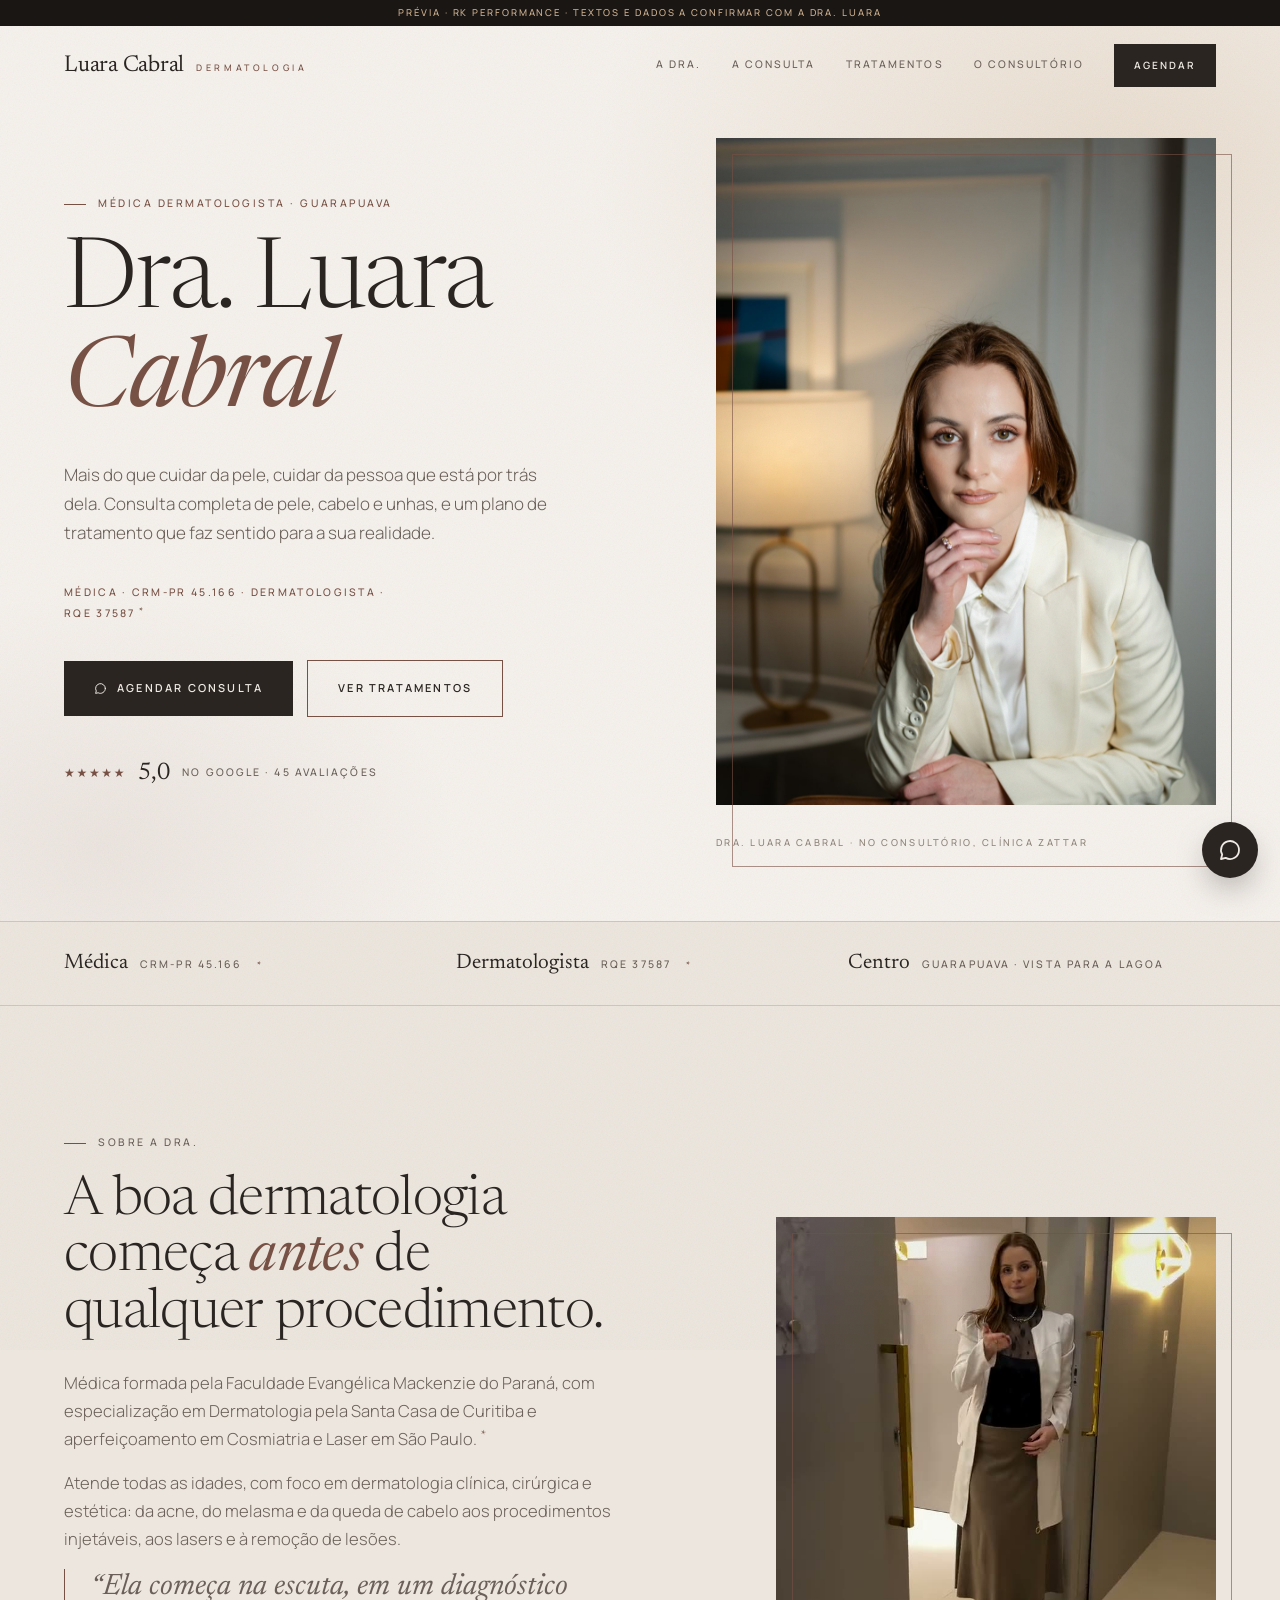
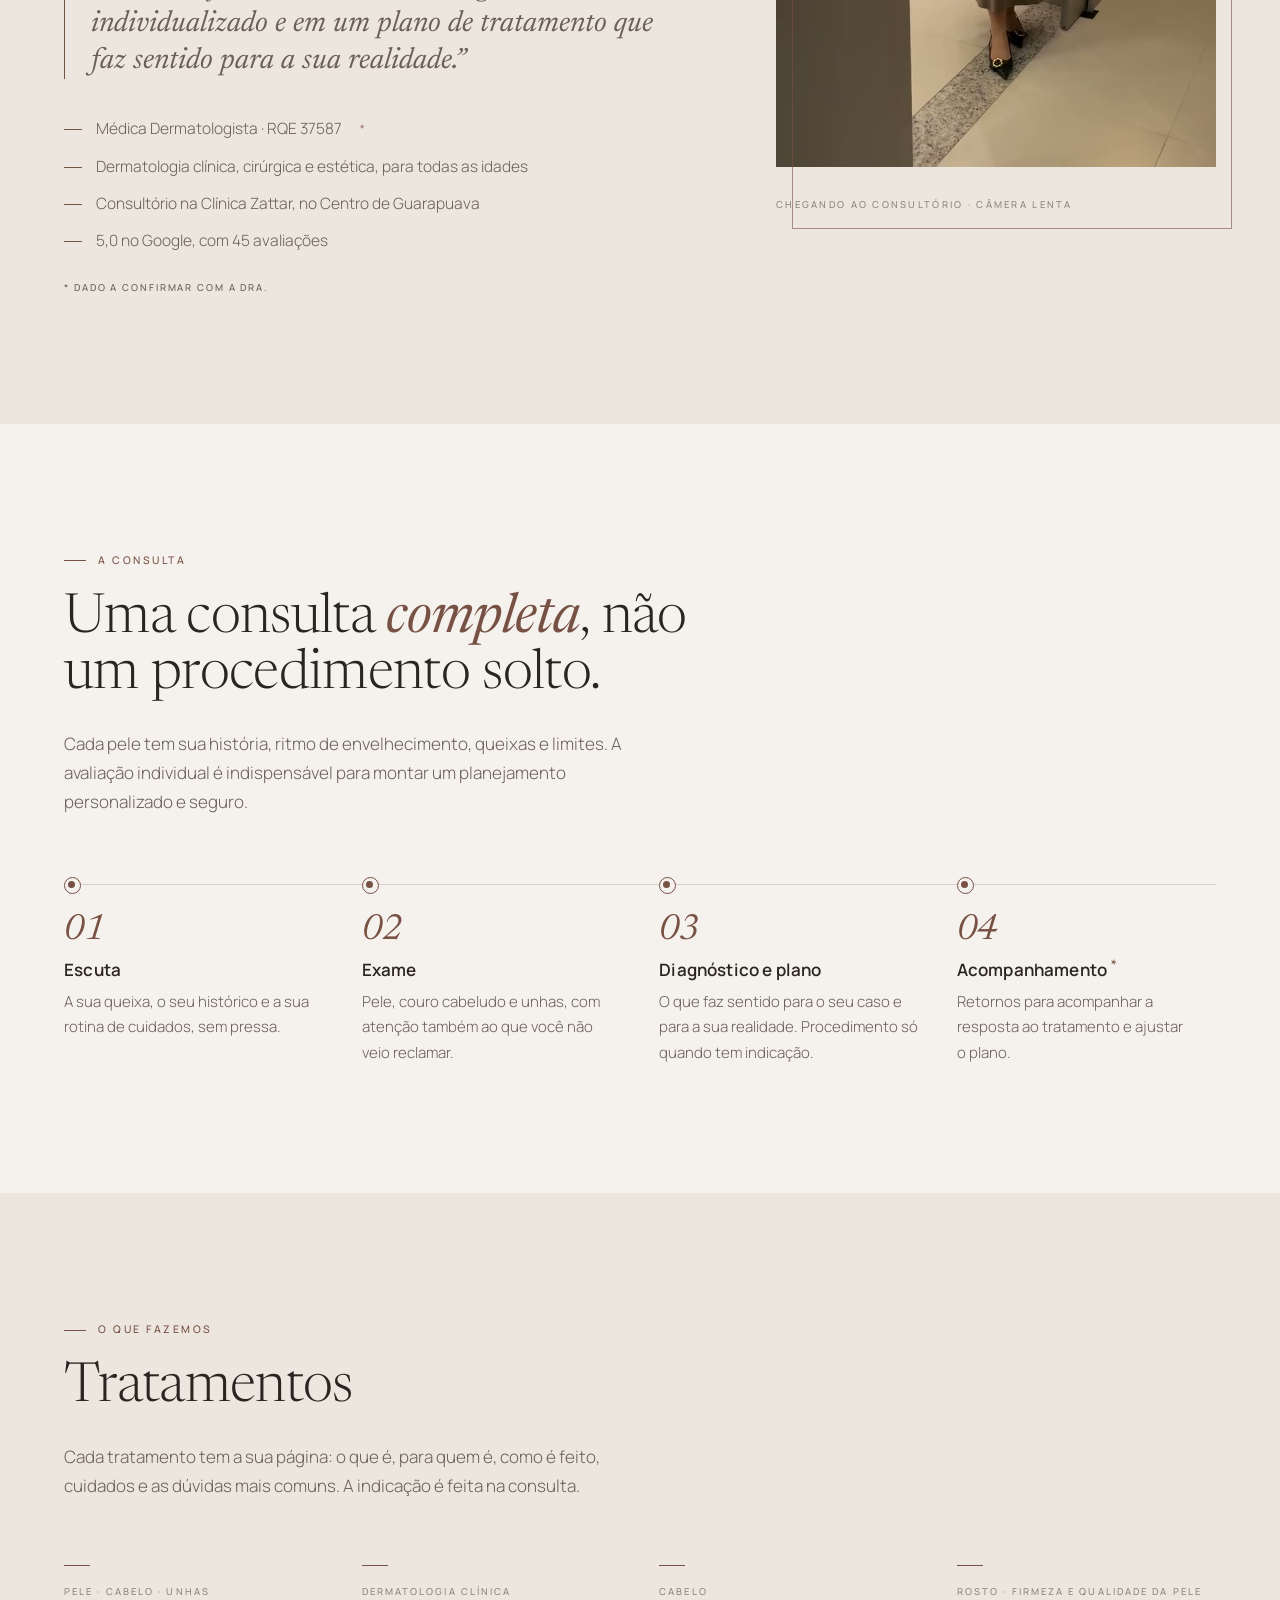
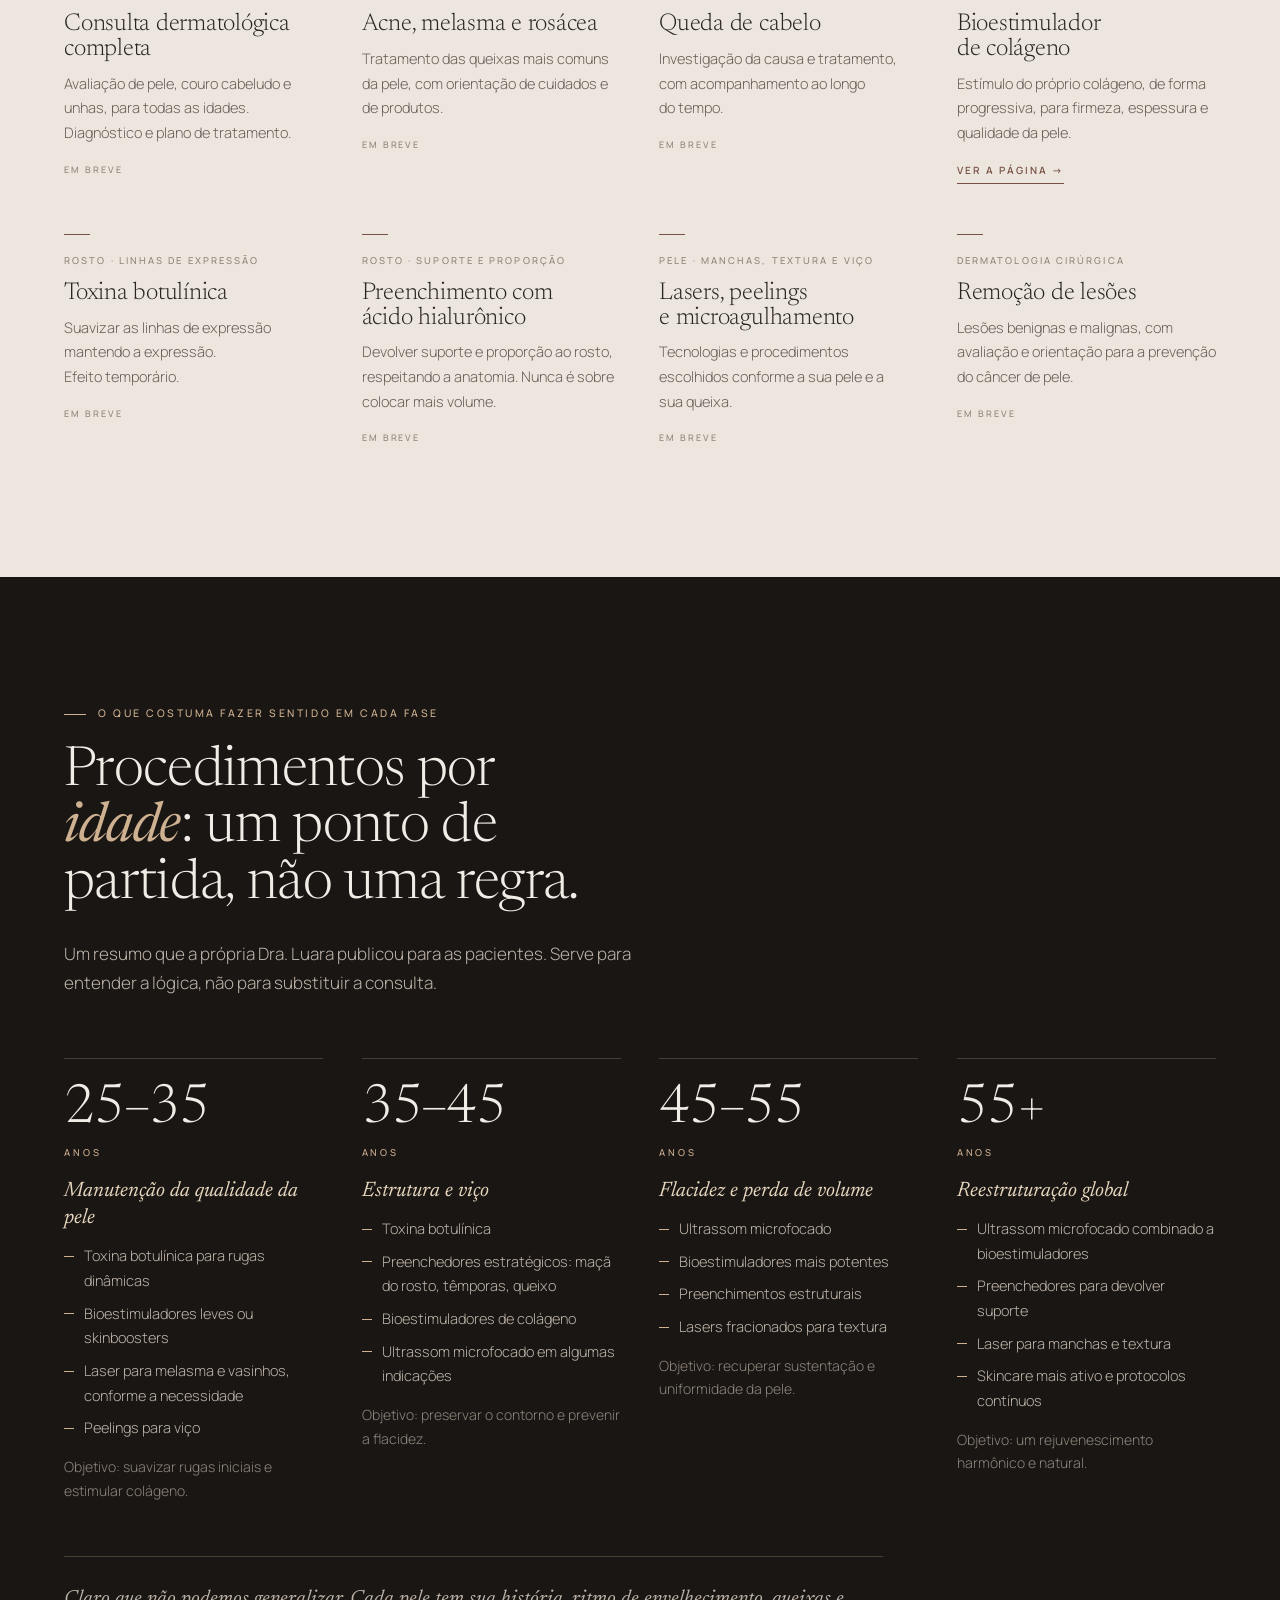
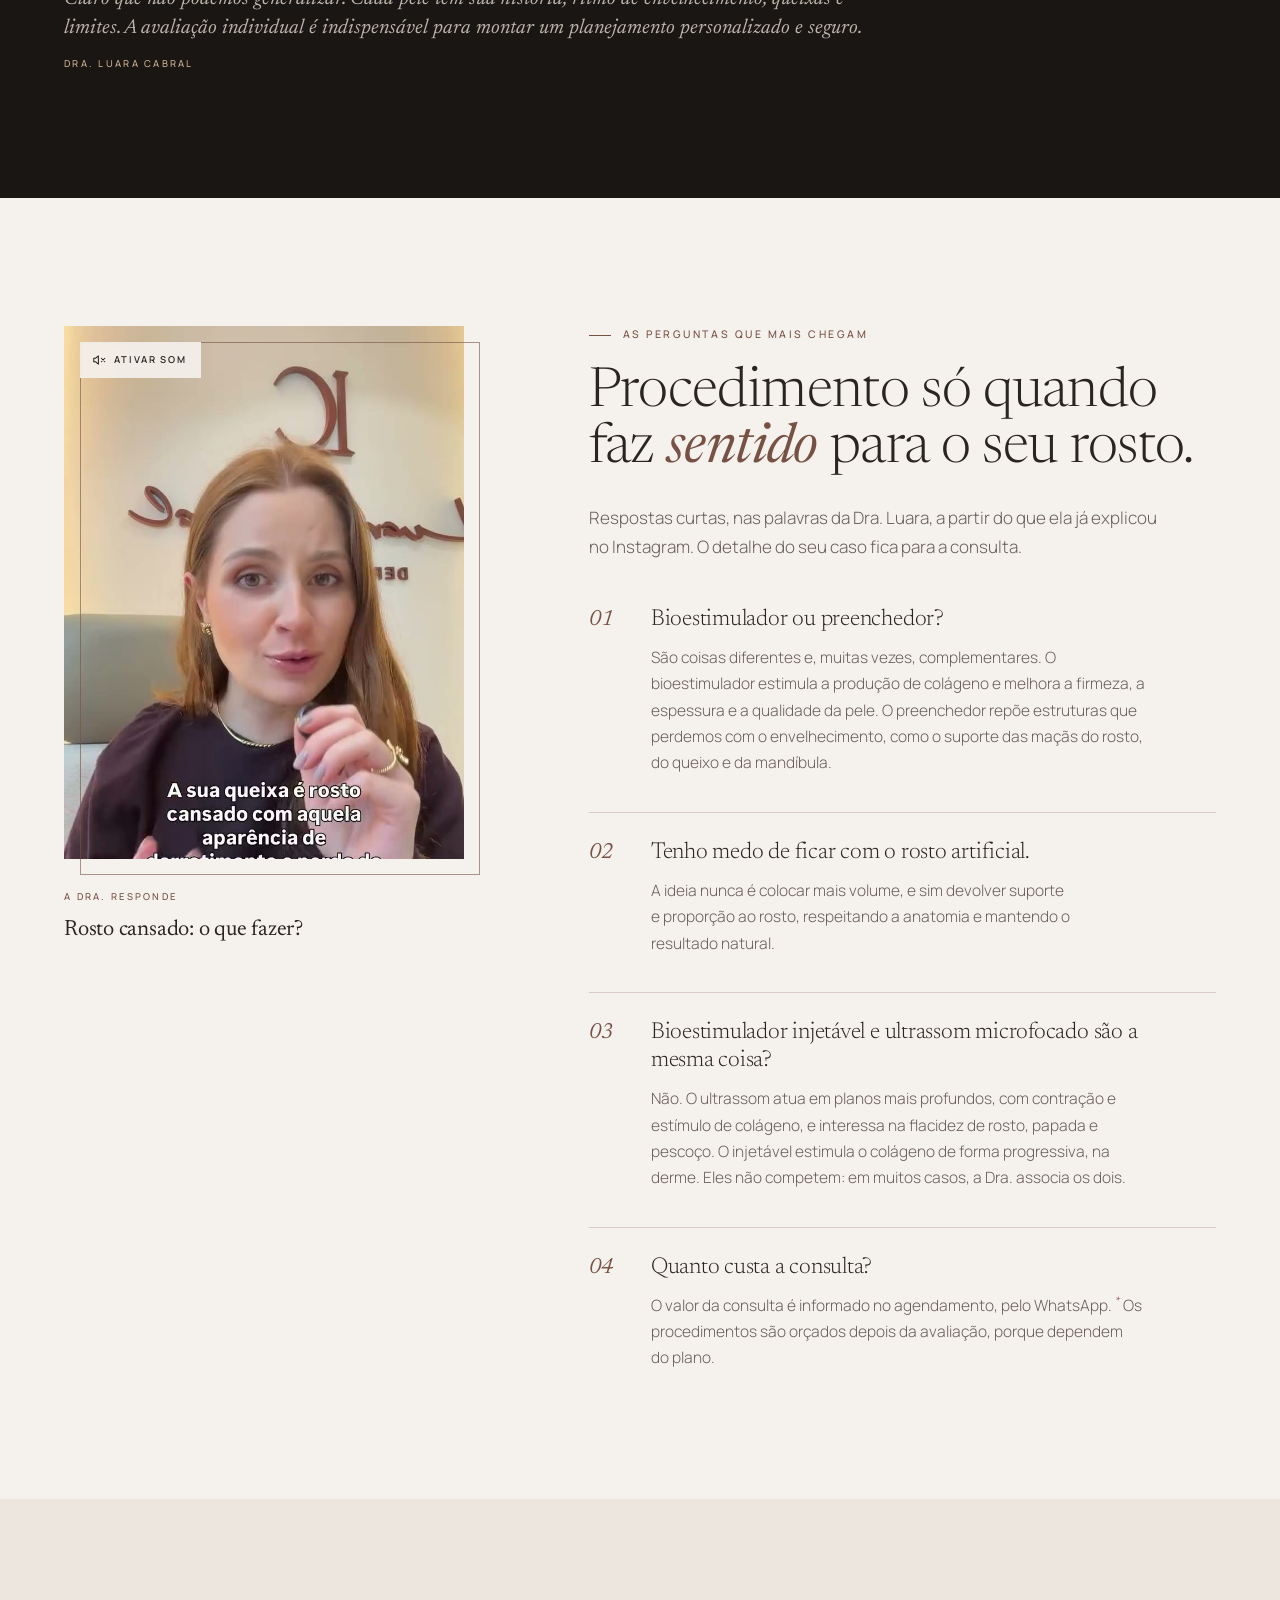
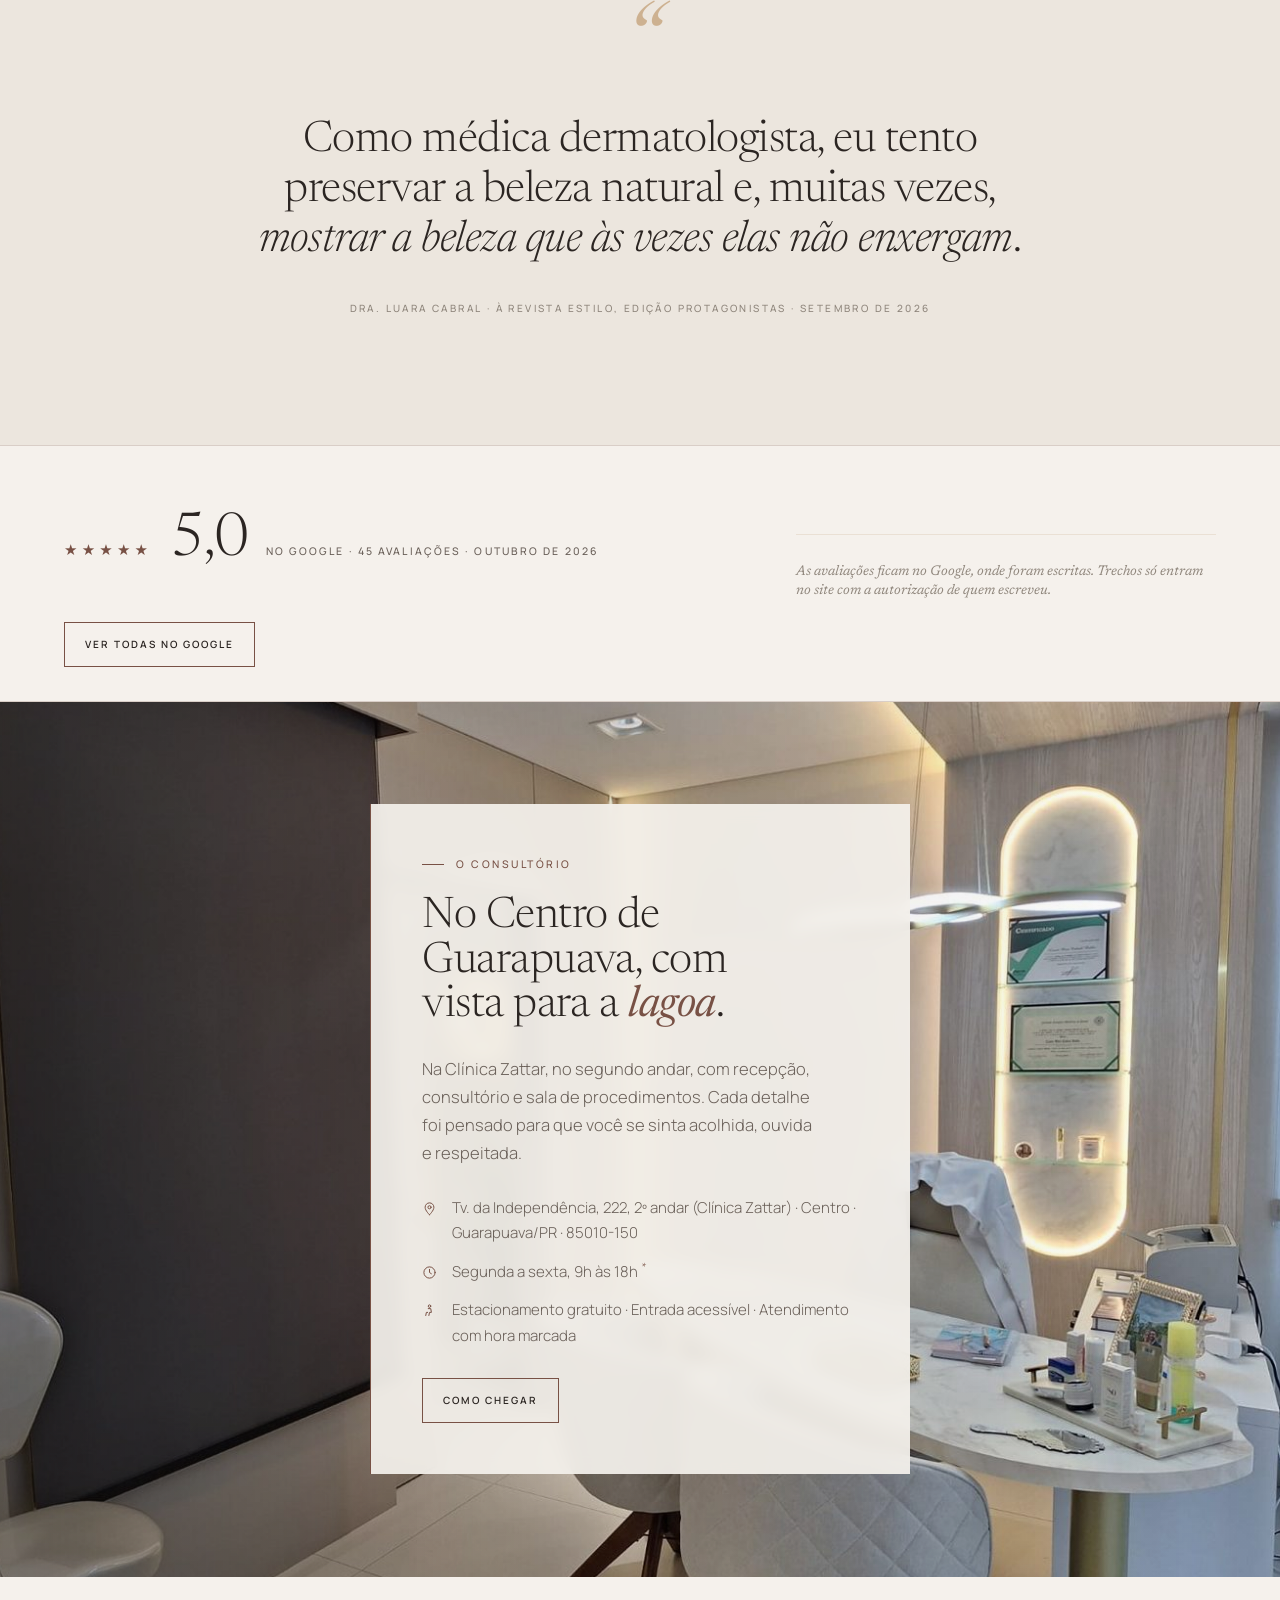
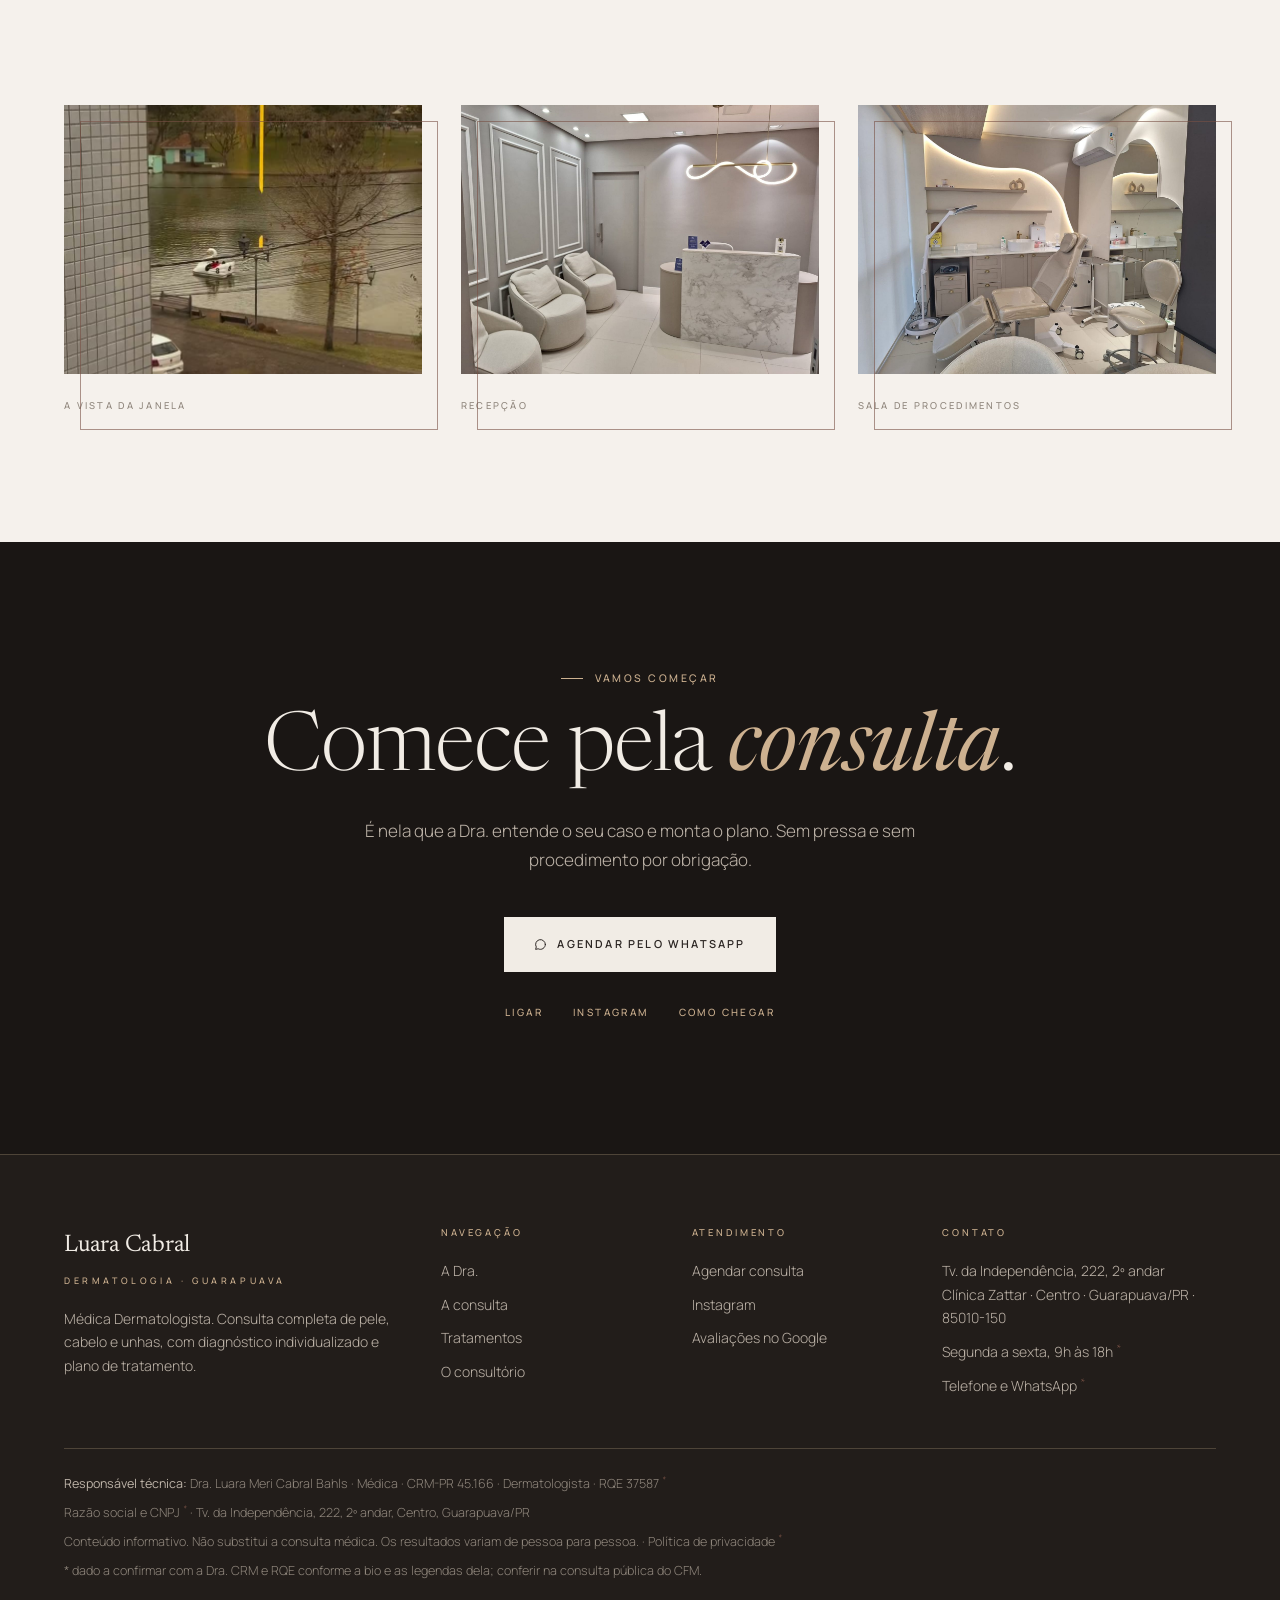
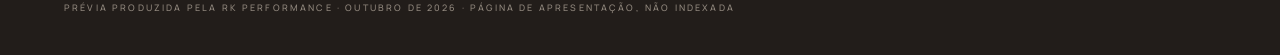
==== commit 60d2c8ed: "v2: identidade própria, clara (marfim e greige, Newsreader + Manrope, retrato em moldura deslocada, " ====
--- a/index.html
+++ b/index.html
@@ -6,7 +6,7 @@
 <title>Dra. Luara Cabral · Dermatologista em Guarapuava</title>
 <meta name="description" content="Consulta dermatológica completa de pele, cabelo e unhas, no Centro de Guarapuava. Dra. Luara Cabral, Médica Dermatologista, CRM-PR 45.166, RQE 37587. 5,0 no Google com 45 avaliações.">
 <meta name="robots" content="noindex, nofollow">
-<meta name="theme-color" content="#1A1614">
+<meta name="theme-color" content="#F5F1EC">
 <meta property="og:type" content="website">
 <meta property="og:title" content="Dra. Luara Cabral · Dermatologista em Guarapuava">
 <meta property="og:description" content="Mais do que cuidar da pele, cuidar da pessoa que está por trás dela. Consulta completa de pele, cabelo e unhas.">
@@ -14,84 +14,77 @@
 <meta property="og:image:width" content="1200">
 <meta property="og:image:height" content="630">
 <meta property="og:locale" content="pt_BR">
-<link rel="icon" href="data:image/svg+xml,%3Csvg xmlns='http://www.w3.org/2000/svg' viewBox='0 0 64 64'%3E%3Ccircle cx='32' cy='32' r='32' fill='%231A1614'/%3E%3Ctext x='32' y='41' font-family='Georgia,serif' font-size='26' fill='%23B07A5A' text-anchor='middle'%3ELC%3C/text%3E%3C/svg%3E">
+<link rel="icon" href="data:image/svg+xml,%3Csvg xmlns='http://www.w3.org/2000/svg' viewBox='0 0 64 64'%3E%3Ccircle cx='32' cy='32' r='32' fill='%23F5F1EC'/%3E%3Ctext x='32' y='41' font-family='Georgia,serif' font-style='italic' font-size='26' fill='%23785145' text-anchor='middle'%3ELC%3C/text%3E%3C/svg%3E">
 <link rel="preconnect" href="https://fonts.googleapis.com">
 <link rel="preconnect" href="https://fonts.gstatic.com" crossorigin>
-<link href="https://fonts.googleapis.com/css2?family=Gilda+Display&family=Josefin+Sans:wght@300;400;500&family=Jost:wght@300;400;500&family=Bodoni+Moda:opsz,wght@6..96,400&display=swap" rel="stylesheet">
+<link href="https://fonts.googleapis.com/css2?family=Newsreader:ital,opsz,wght@0,6..72,300;0,6..72,400;1,6..72,300;1,6..72,400&family=Manrope:wght@300;400;500;600&display=swap" rel="stylesheet">
 <link rel="stylesheet" href="assets/site.css">
-<link rel="preload" as="image" href="media/capa-desktop.jpg" media="(min-width: 901px)" fetchpriority="high">
-<link rel="preload" as="image" href="media/capa-celular.jpg" media="(max-width: 900px)" fetchpriority="high">
+<link rel="preload" as="image" href="media/retrato-hero.jpg" fetchpriority="high">
 </head>
 <body>
 <div class="grao" aria-hidden="true"></div>
 <div class="intro" aria-hidden="true">
   <svg class="laco" viewBox="0 0 720 220" preserveAspectRatio="xMidYMid meet"><path d="M14 118 C 90 30, 190 30, 260 110 C 330 190, 400 190, 440 110 C 480 30, 560 30, 600 110 C 640 190, 690 160, 706 100"/></svg>
-  <div class="nome">Luara Cabral<small>Dermatologia · Guarapuava</small></div>
+  <div class="nome">Luara <em>Cabral</em><small>Dermatologia · Guarapuava</small></div>
 </div>
 
 <div class="aviso"><span class="longo">Prévia · RK Performance · textos e dados a confirmar com a Dra. Luara</span><span class="curto">Prévia · RK Performance · a confirmar</span></div>
 
 <header class="topo" id="topo">
-  <nav class="esq" aria-label="Seções">
+  <a class="marca" href="#inicio" aria-label="Dra. Luara Cabral, início"><span class="n">Luara Cabral</span><span class="i">Dermatologia</span></a>
+  <nav aria-label="Seções">
     <a class="lk" href="#sobre">A Dra.</a>
-    <a class="lk" href="#metodo">Como funciona</a>
+    <a class="lk" href="#consulta">A consulta</a>
     <a class="lk" href="#tratamentos">Tratamentos</a>
-  </nav>
-  <a class="marca" href="#inicio" aria-label="Dra. Luara Cabral, início"><span class="n">Luara Cabral</span><span class="i">Dermatologia</span><span class="fio"></span></a>
-  <nav class="dir" aria-label="Seções">
     <a class="lk" href="#consultorio">O consultório</a>
-    <a class="lk" href="#avaliacoes">Avaliações</a>
-    <a class="btn linha" href="#" data-demo="wa" data-msg="Olá! Vim pelo site e quero agendar uma consulta." style="padding:13px 22px">Agendar</a>
+    <a class="btn pq" href="#" data-demo="wa" data-msg="Olá! Vim pelo site e quero agendar uma consulta.">Agendar</a>
   </nav>
 </header>
 
 <main id="inicio">
 
-<!-- primeira tela -->
-<section class="hero" aria-label="Apresentação">
-  <div class="bg">
-    <picture>
-      <source media="(max-width: 900px)" srcset="media/capa-celular.jpg">
-      <img src="media/capa-desktop.jpg" srcset="media/capa-desktop-1100.jpg 1100w, media/capa-desktop.jpg 1600w" sizes="100vw" width="1600" height="1600" alt="Dra. Luara Cabral, médica dermatologista, no consultório" fetchpriority="high">
-    </picture>
-  </div>
-  <div class="veu" aria-hidden="true"></div>
-  <div class="nevoa" aria-hidden="true"></div>
-  <div class="wrap">
-    <div class="conteudo">
-      <p class="rot">Médica Dermatologista · Guarapuava</p>
-      <h1><span>Dra. Luara</span><span><em>Cabral</em></span></h1>
+<!-- primeira tela: dividida, clara -->
+<section class="hero claro" aria-label="Apresentação">
+  <div class="wrap">
+    <div class="cabeca">
+      <p class="rot">Médica dermatologista · Guarapuava</p>
+      <h1>Dra. Luara <em>Cabral</em></h1>
+    </div>
+    <div class="texto">
       <p class="sub so-pc">Mais do que cuidar da pele, cuidar da pessoa que está por trás dela. Consulta completa de pele, cabelo e unhas, e um plano de tratamento que faz sentido para a sua realidade.</p>
       <p class="sub so-cel">Mais do que cuidar da pele, cuidar da pessoa que está por trás dela. Consulta completa de pele, cabelo e unhas.</p>
       <p class="quem">Médica · CRM-PR 45.166 · Dermatologista · RQE 37587<sup class="conf" title="Conforme a bio e as legendas dela; conferir na consulta pública do CFM">*</sup></p>
       <div class="acoes">
         <a class="btn" href="#" data-demo="wa" data-msg="Olá! Vim pelo site e quero agendar uma consulta."><svg viewBox="0 0 24 24" fill="none" stroke="currentColor" stroke-width="1.8" stroke-linecap="round" stroke-linejoin="round" aria-hidden="true"><path d="M21 12a9 9 0 0 1-13.3 7.9L3 21l1.2-4.5A9 9 0 1 1 21 12z"/></svg>Agendar consulta</a>
-        <a class="btn linha" href="#tratamentos">Tratamentos</a>
+        <a class="btn linha" href="#tratamentos">Ver tratamentos</a>
       </div>
-      <a class="google" href="https://www.google.com/maps/place/?q=place_id:ChIJWWDpie4375QRqWtQ1rrpFyw" target="_blank" rel="noopener"><b>5,0</b><span class="est">★★★★★</span><span>no Google · 45 avaliações</span></a>
-    </div>
-  </div>
-  <div class="fio-luz" aria-hidden="true"><span>Dermatologia · Guarapuava</span></div>
-  <div class="cue" aria-hidden="true"><i></i><span>rolar</span></div>
-</section>
+      <a class="google" href="https://www.google.com/maps/place/?q=place_id:ChIJWWDpie4375QRqWtQ1rrpFyw" target="_blank" rel="noopener"><span class="est">★★★★★</span><b>5,0</b><span>no Google · 45 avaliações</span></a>
+    </div>
+    <div class="quadro">
+      <div class="img"><img src="media/retrato-hero.jpg" srcset="media/retrato-hero-800.jpg 800w, media/retrato-hero.jpg 1200w" sizes="(max-width: 900px) 100vw, 500px" width="1200" height="1600" alt="Dra. Luara Cabral, médica dermatologista, no consultório" fetchpriority="high"></div>
+      <p class="leg">Dra. Luara Cabral · no consultório, Clínica Zattar</p>
+    </div>
+  </div>
+</section>
+
+<div class="cred" aria-label="Credenciais">
+  <div class="wrap">
+    <div><b>Médica</b> CRM-PR 45.166<sup class="conf" title="A confirmar">*</sup></div>
+    <div><b>Dermatologista</b> RQE 37587<sup class="conf" title="A confirmar">*</sup></div>
+    <div><b>Centro</b> Guarapuava · vista para a lagoa</div>
+  </div>
+</div>
 
 <!-- sobre -->
-<section class="on-light pat" id="sobre">
-  <div class="wrap grade">
-    <div class="rv">
-      <div class="ph-wrap">
-        <div class="ph r45"><video preload="none" poster="media/sobre-poster.jpg" muted playsinline loop width="720" height="900" aria-label="Dra. Luara chegando ao consultório"><source src="media/sobre.mp4" type="video/mp4"></video><span class="k k1"></span><span class="k k2"></span><span class="k k3"></span><span class="k k4"></span></div>
-        <div class="luz" aria-hidden="true"></div>
-        <p class="leg">Dra. Luara Cabral · chegando ao consultório</p>
-      </div>
-    </div>
+<section class="sobre greige" id="sobre">
+  <div class="wrap">
     <div class="texto">
       <p class="rot rv">Sobre a Dra.</p>
       <h2 class="rv">A boa dermatologia começa <em>antes</em> de qualquer procedimento.</h2>
-      <p class="rv d1">Começa na escuta, em um diagnóstico individualizado e em um plano de tratamento que faz sentido para a sua realidade. É assim que a Dra. Luara descreve o próprio trabalho, e é assim que cada consulta é conduzida.</p>
       <p class="rv d1">Médica formada pela Faculdade Evangélica Mackenzie do Paraná, com especialização em Dermatologia pela Santa Casa de Curitiba e aperfeiçoamento em Cosmiatria e Laser em São Paulo.<sup class="conf" title="Conforme o Perfil da Empresa no Google; a confirmar">*</sup></p>
-      <p class="rv d2">Atende todas as idades, com foco em dermatologia clínica, cirúrgica e estética: da acne, do melasma e da queda de cabelo aos procedimentos injetáveis, aos lasers e à remoção de lesões.</p>
-      <ul class="hairlist rv d2">
+      <p class="rv d1">Atende todas as idades, com foco em dermatologia clínica, cirúrgica e estética: da acne, do melasma e da queda de cabelo aos procedimentos injetáveis, aos lasers e à remoção de lesões.</p>
+      <p class="cita rv d2">“Ela começa na escuta, em um diagnóstico individualizado e em um plano de tratamento que faz sentido para a sua realidade.”</p>
+      <ul class="fatos rv d2">
         <li>Médica Dermatologista · RQE 37587<sup class="conf" title="A confirmar">*</sup></li>
         <li>Dermatologia clínica, cirúrgica e estética, para todas as idades</li>
         <li>Consultório na Clínica Zattar, no Centro de Guarapuava</li>
@@ -99,57 +92,49 @@
       </ul>
       <p class="nota-conf rv d3">* dado a confirmar com a Dra.</p>
     </div>
-  </div>
-</section>
-
-<!-- como funciona -->
-<section class="on-deep" id="metodo">
-  <div class="wrap grade inv">
-    <div>
-      <p class="rot rv">Como funciona</p>
-      <h2 class="rv">Uma consulta <em>completa</em>, não um procedimento solto.</h2>
-      <p class="lede rv d1">Cada pele tem sua história, ritmo de envelhecimento, queixas e limites. A avaliação individual é indispensável para montar um planejamento personalizado e seguro.</p>
-      <ol class="etapas">
-        <li class="rv"><span class="n">01</span><h3>Escuta</h3><p>A sua queixa, o seu histórico e a sua rotina de cuidados, sem pressa.</p></li>
-        <li class="rv d1"><span class="n">02</span><h3>Exame</h3><p>Pele, couro cabeludo e unhas, com atenção também ao que você não veio reclamar.</p></li>
-        <li class="rv d2"><span class="n">03</span><h3>Diagnóstico e plano</h3><p>O que faz sentido para o seu caso e para a sua realidade. Procedimento só quando tem indicação.</p></li>
-        <li class="rv d3"><span class="n">04</span><h3>Acompanhamento<sup class="conf" title="Prazo dos retornos a confirmar">*</sup></h3><p>Retornos para acompanhar a resposta ao tratamento e ajustar o plano.</p></li>
-      </ol>
-    </div>
-    <div class="rv d1">
-      <div class="vid">
-        <video preload="none" poster="media/responde-poster.jpg" muted playsinline loop width="720" height="960" aria-label="Dra. Luara explicando o tratamento para rosto cansado, no consultório"><source src="media/responde.mp4" type="video/mp4"></video>
-        <button class="som" type="button" aria-pressed="false"><svg class="mudo" viewBox="0 0 24 24" fill="none" stroke="currentColor" stroke-width="1.8" stroke-linecap="round" stroke-linejoin="round" aria-hidden="true"><path d="M11 5 6 9H3v6h3l5 4z"/><path d="m22 9-6 6M16 9l6 6"/></svg><svg class="alto" viewBox="0 0 24 24" fill="none" stroke="currentColor" stroke-width="1.8" stroke-linecap="round" stroke-linejoin="round" aria-hidden="true"><path d="M11 5 6 9H3v6h3l5 4z"/><path d="M15.5 8.5a5 5 0 0 1 0 7M19 5a10 10 0 0 1 0 14"/></svg><span>Ativar som</span></button>
-        <div class="leg"><small>A Dra. responde</small><b>Rosto cansado: o que fazer?</b></div>
-      </div>
-    </div>
+    <div class="quadro r45 rv d1">
+      <div class="img"><video preload="none" poster="media/sobre-poster.jpg" muted playsinline loop width="720" height="900" aria-label="Dra. Luara chegando ao consultório"><source src="media/sobre.mp4" type="video/mp4"></video></div>
+      <p class="leg">Chegando ao consultório · câmera lenta</p>
+    </div>
+  </div>
+</section>
+
+<!-- a consulta -->
+<section class="claro" id="consulta">
+  <div class="wrap">
+    <p class="rot rv">A consulta</p>
+    <h2 class="rv">Uma consulta <em>completa</em>, não um procedimento solto.</h2>
+    <p class="lede rv d1">Cada pele tem sua história, ritmo de envelhecimento, queixas e limites. A avaliação individual é indispensável para montar um planejamento personalizado e seguro.</p>
+    <ol class="etapas">
+      <li class="rv"><span class="n">01</span><h3>Escuta</h3><p>A sua queixa, o seu histórico e a sua rotina de cuidados, sem pressa.</p></li>
+      <li class="rv d1"><span class="n">02</span><h3>Exame</h3><p>Pele, couro cabeludo e unhas, com atenção também ao que você não veio reclamar.</p></li>
+      <li class="rv d2"><span class="n">03</span><h3>Diagnóstico e plano</h3><p>O que faz sentido para o seu caso e para a sua realidade. Procedimento só quando tem indicação.</p></li>
+      <li class="rv d3"><span class="n">04</span><h3>Acompanhamento<sup class="conf" title="Prazo dos retornos a confirmar">*</sup></h3><p>Retornos para acompanhar a resposta ao tratamento e ajustar o plano.</p></li>
+    </ol>
   </div>
 </section>
 
 <!-- tratamentos -->
-<section class="on-light pat" id="tratamentos">
-  <div class="wrap">
-    <div class="centro">
-      <div class="orn c rv"><i></i></div>
-      <p class="rot rv">O que fazemos</p>
-      <h2 class="rv" style="margin-inline:auto">Tratamentos</h2>
-      <p class="lede rv d1" style="margin-inline:auto">Cada tratamento tem a sua página: o que é, para quem é, como é feito, cuidados e as dúvidas mais comuns. A indicação é feita na consulta.</p>
-    </div>
-    <div class="lista-trat">
-      <div class="trat rv"><span class="n">01</span><div><span class="g">Pele · Cabelo · Unhas</span><h3>Consulta dermatológica completa</h3><p>Avaliação de pele, couro cabeludo e unhas, para todas as idades. Diagnóstico e plano de tratamento.</p></div><span class="breve">Em breve</span></div>
-      <div class="trat rv d1"><span class="n">02</span><div><span class="g">Dermatologia clínica</span><h3>Acne, melasma e rosácea</h3><p>Tratamento das queixas mais comuns da pele, com orientação de cuidados e de produtos.</p></div><span class="breve">Em breve</span></div>
-      <div class="trat rv"><span class="n">03</span><div><span class="g">Cabelo</span><h3>Queda de cabelo</h3><p>Investigação da causa e tratamento, com acompanhamento ao longo do tempo.</p></div><span class="breve">Em breve</span></div>
-      <a class="trat rv d1" href="bioestimulador-de-colageno-guarapuava/"><span class="n">04</span><div><span class="g">Rosto · Firmeza e qualidade da pele</span><h3>Bioestimulador de colágeno</h3><p>Estímulo do próprio colágeno, de forma progressiva, para firmeza, espessura e qualidade da pele.</p></div><span class="seta"><svg viewBox="0 0 24 24" fill="none" stroke="currentColor" stroke-width="1.8" stroke-linecap="round" stroke-linejoin="round" aria-hidden="true"><path d="M5 12h14M13 6l6 6-6 6"/></svg></span></a>
-      <div class="trat rv"><span class="n">05</span><div><span class="g">Rosto · Linhas de expressão</span><h3>Toxina botulínica</h3><p>Suavizar as linhas de expressão mantendo a expressão. Efeito temporário.</p></div><span class="breve">Em breve</span></div>
-      <div class="trat rv d1"><span class="n">06</span><div><span class="g">Rosto · Suporte e proporção</span><h3>Preenchimento com ácido hialurônico</h3><p>Devolver suporte e proporção ao rosto, respeitando a anatomia. Nunca é sobre colocar mais volume.</p></div><span class="breve">Em breve</span></div>
-      <div class="trat rv"><span class="n">07</span><div><span class="g">Pele · Manchas, textura e viço</span><h3>Lasers, peelings e microagulhamento</h3><p>Tecnologias e procedimentos escolhidos conforme a sua pele e a sua queixa.</p></div><span class="breve">Em breve</span></div>
-      <div class="trat rv d1"><span class="n">08</span><div><span class="g">Dermatologia cirúrgica</span><h3>Remoção de lesões</h3><p>Lesões benignas e malignas, com avaliação e orientação para a prevenção do câncer de pele.</p></div><span class="breve">Em breve</span></div>
+<section class="greige" id="tratamentos">
+  <div class="wrap">
+    <p class="rot rv">O que fazemos</p>
+    <h2 class="rv">Tratamentos</h2>
+    <p class="lede rv d1">Cada tratamento tem a sua página: o que é, para quem é, como é feito, cuidados e as dúvidas mais comuns. A indicação é feita na consulta.</p>
+    <div class="trat-grid">
+      <div class="trat rv"><span class="r"></span><span class="g">Pele · Cabelo · Unhas</span><h3>Consulta dermatológica completa</h3><p>Avaliação de pele, couro cabeludo e unhas, para todas as idades. Diagnóstico e plano de tratamento.</p><span class="breve">Em breve</span></div>
+      <div class="trat rv d1"><span class="r"></span><span class="g">Dermatologia clínica</span><h3>Acne, melasma e rosácea</h3><p>Tratamento das queixas mais comuns da pele, com orientação de cuidados e de produtos.</p><span class="breve">Em breve</span></div>
+      <div class="trat rv d2"><span class="r"></span><span class="g">Cabelo</span><h3>Queda de cabelo</h3><p>Investigação da causa e tratamento, com acompanhamento ao longo do tempo.</p><span class="breve">Em breve</span></div>
+      <a class="trat rv d3" href="bioestimulador-de-colageno-guarapuava/"><span class="r"></span><span class="g">Rosto · Firmeza e qualidade da pele</span><h3>Bioestimulador de colágeno</h3><p>Estímulo do próprio colágeno, de forma progressiva, para firmeza, espessura e qualidade da pele.</p><span class="ver">Ver a página →</span></a>
+      <div class="trat rv"><span class="r"></span><span class="g">Rosto · Linhas de expressão</span><h3>Toxina botulínica</h3><p>Suavizar as linhas de expressão mantendo a expressão. Efeito temporário.</p><span class="breve">Em breve</span></div>
+      <div class="trat rv d1"><span class="r"></span><span class="g">Rosto · Suporte e proporção</span><h3>Preenchimento com ácido hialurônico</h3><p>Devolver suporte e proporção ao rosto, respeitando a anatomia. Nunca é sobre colocar mais volume.</p><span class="breve">Em breve</span></div>
+      <div class="trat rv d2"><span class="r"></span><span class="g">Pele · Manchas, textura e viço</span><h3>Lasers, peelings e microagulhamento</h3><p>Tecnologias e procedimentos escolhidos conforme a sua pele e a sua queixa.</p><span class="breve">Em breve</span></div>
+      <div class="trat rv d3"><span class="r"></span><span class="g">Dermatologia cirúrgica</span><h3>Remoção de lesões</h3><p>Lesões benignas e malignas, com avaliação e orientação para a prevenção do câncer de pele.</p><span class="breve">Em breve</span></div>
     </div>
   </div>
 </section>
 
 <!-- por idade -->
-<section class="on-deep" id="idades">
+<section class="escuro" id="idades">
   <div class="wrap">
     <p class="rot rv">O que costuma fazer sentido em cada fase</p>
     <h2 class="rv">Procedimentos por <em>idade</em>: um ponto de partida, não uma regra.</h2>
@@ -160,90 +145,85 @@
       <li class="rv d2"><span class="n">45–55<small>anos</small></span><b>Flacidez e perda de volume</b><ul><li>Ultrassom microfocado</li><li>Bioestimuladores mais potentes</li><li>Preenchimentos estruturais</li><li>Lasers fracionados para textura</li></ul><p>Objetivo: recuperar sustentação e uniformidade da pele.</p></li>
       <li class="rv d3"><span class="n">55+<small>anos</small></span><b>Reestruturação global</b><ul><li>Ultrassom microfocado combinado a bioestimuladores</li><li>Preenchedores para devolver suporte</li><li>Laser para manchas e textura</li><li>Skincare mais ativo e protocolos contínuos</li></ul><p>Objetivo: um rejuvenescimento harmônico e natural.</p></li>
     </ul>
-    <p class="obs-idade rv">“Claro que não podemos generalizar. Cada pele tem sua história, ritmo de envelhecimento, queixas e limites. A avaliação individual é indispensável para montar um planejamento personalizado e seguro.” — Dra. Luara Cabral</p>
+    <p class="obs rv">Claro que não podemos generalizar. Cada pele tem sua história, ritmo de envelhecimento, queixas e limites. A avaliação individual é indispensável para montar um planejamento personalizado e seguro.<small>Dra. Luara Cabral</small></p>
   </div>
 </section>
 
 <!-- perguntas -->
-<section class="on-dark" id="perguntas">
-  <div class="wrap">
-    <p class="rot rv">As perguntas que mais chegam</p>
-    <h2 class="rv">Procedimento só quando faz <em>sentido</em> para o seu rosto.</h2>
-    <p class="lede rv d1">Respostas curtas, nas palavras da Dra. Luara, a partir do que ela já explicou no Instagram. O detalhe do seu caso fica para a consulta.</p>
-    <div class="perg">
-      <div class="pg rv"><p class="q">Bioestimulador ou preenchedor?</p><p class="r">São coisas diferentes e, muitas vezes, complementares. O bioestimulador estimula a produção de colágeno e melhora a firmeza, a espessura e a qualidade da pele. O preenchedor repõe estruturas que perdemos com o envelhecimento, como o suporte das maçãs do rosto, do queixo e da mandíbula.</p></div>
-      <div class="pg rv d1"><p class="q">Tenho medo de ficar com o rosto artificial.</p><p class="r">A ideia nunca é colocar mais volume, e sim devolver suporte e proporção ao rosto, respeitando a anatomia e mantendo o resultado natural.</p></div>
-      <div class="pg rv d2"><p class="q">Bioestimulador injetável e ultrassom microfocado são a mesma coisa?</p><p class="r">Não. O ultrassom atua em planos mais profundos, com contração e estímulo de colágeno, e interessa na flacidez de rosto, papada e pescoço. O injetável estimula o colágeno de forma progressiva, na derme. Eles não competem: em muitos casos, a Dra. associa os dois.</p></div>
-      <div class="pg rv d3"><p class="q">Quanto custa a consulta?</p><p class="r">O valor da consulta é informado no agendamento, pelo WhatsApp.<sup class="conf" title="A confirmar com a Dra.">*</sup> Os procedimentos são orçados depois da avaliação, porque dependem do plano.</p></div>
+<section class="perguntas claro" id="perguntas">
+  <div class="wrap">
+    <div class="vid rv">
+      <div class="img"><video preload="none" poster="media/responde-poster.jpg" muted playsinline loop width="720" height="960" aria-label="Dra. Luara explicando o tratamento para rosto cansado, no consultório"><source src="media/responde.mp4" type="video/mp4"></video></div>
+      <button class="som" type="button" aria-pressed="false"><svg class="mudo" viewBox="0 0 24 24" fill="none" stroke="currentColor" stroke-width="1.8" stroke-linecap="round" stroke-linejoin="round" aria-hidden="true"><path d="M11 5 6 9H3v6h3l5 4z"/><path d="m22 9-6 6M16 9l6 6"/></svg><svg class="alto" viewBox="0 0 24 24" fill="none" stroke="currentColor" stroke-width="1.8" stroke-linecap="round" stroke-linejoin="round" aria-hidden="true"><path d="M11 5 6 9H3v6h3l5 4z"/><path d="M15.5 8.5a5 5 0 0 1 0 7M19 5a10 10 0 0 1 0 14"/></svg><span>Ativar som</span></button>
+      <div class="leg"><small>A Dra. responde</small><b>Rosto cansado: o que fazer?</b></div>
+    </div>
+    <div>
+      <p class="rot rv">As perguntas que mais chegam</p>
+      <h2 class="rv">Procedimento só quando faz <em>sentido</em> para o seu rosto.</h2>
+      <p class="lede rv d1">Respostas curtas, nas palavras da Dra. Luara, a partir do que ela já explicou no Instagram. O detalhe do seu caso fica para a consulta.</p>
+      <ol class="qa" style="margin-top:44px">
+        <li class="rv"><span class="n">01</span><div><p class="p">Bioestimulador ou preenchedor?</p><p class="r">São coisas diferentes e, muitas vezes, complementares. O bioestimulador estimula a produção de colágeno e melhora a firmeza, a espessura e a qualidade da pele. O preenchedor repõe estruturas que perdemos com o envelhecimento, como o suporte das maçãs do rosto, do queixo e da mandíbula.</p></div></li>
+        <li class="rv d1"><span class="n">02</span><div><p class="p">Tenho medo de ficar com o rosto artificial.</p><p class="r">A ideia nunca é colocar mais volume, e sim devolver suporte e proporção ao rosto, respeitando a anatomia e mantendo o resultado natural.</p></div></li>
+        <li class="rv d2"><span class="n">03</span><div><p class="p">Bioestimulador injetável e ultrassom microfocado são a mesma coisa?</p><p class="r">Não. O ultrassom atua em planos mais profundos, com contração e estímulo de colágeno, e interessa na flacidez de rosto, papada e pescoço. O injetável estimula o colágeno de forma progressiva, na derme. Eles não competem: em muitos casos, a Dra. associa os dois.</p></div></li>
+        <li class="rv d3"><span class="n">04</span><div><p class="p">Quanto custa a consulta?</p><p class="r">O valor da consulta é informado no agendamento, pelo WhatsApp.<sup class="conf" title="A confirmar com a Dra.">*</sup> Os procedimentos são orçados depois da avaliação, porque dependem do plano.</p></div></li>
+      </ol>
     </div>
   </div>
 </section>
 
 <!-- nas palavras dela -->
-<section class="on-light pat" id="frase">
-  <div class="wrap">
-    <p class="rot rv">Nas palavras dela</p>
-    <p class="frase rv d1">Como médica dermatologista, eu tento preservar a beleza natural e, muitas vezes, mostrar a beleza que às vezes elas não enxergam.<small>Dra. Luara Cabral · entrevista à Revista Estilo, edição Protagonistas · setembro de 2026</small></p>
-  </div>
-</section>
-
-<!-- letreiro -->
-<div class="letreiro" aria-hidden="true"><div class="faixa" id="faixa">
-  <span>Consulta de pele, cabelo e unhas</span><span>Acne, melasma e rosácea</span><span>Queda de cabelo</span><span>Bioestimulador de colágeno</span><span>Toxina botulínica</span><span>Preenchimento</span><span>Lasers e peelings</span><span>Cirurgia dermatológica</span><span>Centro de Guarapuava</span>
-</div></div>
+<section class="frase-sec greige" id="frase">
+  <div class="wrap">
+    <span class="aspas rv" aria-hidden="true">“</span>
+    <p class="frase rv d1">Como médica dermatologista, eu tento preservar a beleza natural e, muitas vezes, <em>mostrar a beleza que às vezes elas não enxergam</em>.</p>
+    <p class="quem-disse rv d2">Dra. Luara Cabral · à Revista Estilo, edição Protagonistas · setembro de 2026</p>
+  </div>
+</section>
 
 <!-- avaliações -->
-<section class="on-deep aval centro" id="avaliacoes">
-  <div class="wrap">
-    <div class="orn c rv"><i></i></div>
-    <p class="rot rv">Quem já passou por aqui</p>
-    <p class="nota ouro rv">5,0</p>
-    <p class="est rv d1" aria-hidden="true">★★★★★</p>
-    <p class="leg rv d1">no Google · 45 avaliações · outubro de 2026</p>
-    <div class="acoes rv d2" style="justify-content:center">
-      <a class="btn linha" href="https://www.google.com/maps/place/?q=place_id:ChIJWWDpie4375QRqWtQ1rrpFyw" target="_blank" rel="noopener">Ver todas no Google</a>
-    </div>
-    <p class="obs rv d3">As avaliações ficam no Google, onde foram escritas. Trechos só entram no site com a autorização de quem escreveu.</p>
-  </div>
-</section>
+<div class="google-strip" id="avaliacoes">
+  <div class="wrap">
+    <div class="nota rv"><span class="est" aria-hidden="true">★★★★★</span><span>5,0</span><span class="leg">no Google · 45 avaliações · outubro de 2026</span></div>
+    <p class="obs rv d1">As avaliações ficam no Google, onde foram escritas. Trechos só entram no site com a autorização de quem escreveu.</p>
+    <a class="btn linha pq rv d2" href="https://www.google.com/maps/place/?q=place_id:ChIJWWDpie4375QRqWtQ1rrpFyw" target="_blank" rel="noopener">Ver todas no Google</a>
+  </div>
+</div>
 
 <!-- o consultório -->
-<section class="on-light pat" id="consultorio">
-  <div class="wrap">
-    <div class="grade">
-      <div class="rv">
-        <div class="ph-wrap">
-          <div class="ph r45"><video preload="none" poster="media/espaco-poster.jpg" muted playsinline loop width="720" height="900" aria-label="A vista da janela do consultório, para a lagoa"><source src="media/espaco.mp4" type="video/mp4"></video><span class="k k1"></span><span class="k k2"></span><span class="k k3"></span><span class="k k4"></span></div>
-          <p class="leg">A vista da janela do consultório</p>
-        </div>
+<section class="banda" id="consultorio" aria-label="O consultório">
+  <div class="bg"><img src="media/consultorio.jpg" width="1400" height="1050" alt="Consultório da Dra. Luara: mesa de mármore, nicho iluminado e janela" loading="lazy"></div>
+  <div class="veu" aria-hidden="true"></div>
+  <div class="wrap">
+    <div class="painel rv">
+      <p class="rot">O consultório</p>
+      <h2>No Centro de Guarapuava, com vista para a <em>lagoa</em>.</h2>
+      <div class="texto"><p>Na Clínica Zattar, no segundo andar, com recepção, consultório e sala de procedimentos. Cada detalhe foi pensado para que você se sinta acolhida, ouvida e respeitada.</p></div>
+      <ul class="dados">
+        <li><svg viewBox="0 0 24 24" fill="none" stroke="currentColor" stroke-width="1.6" stroke-linecap="round" stroke-linejoin="round" aria-hidden="true"><path d="M12 22s7-6.5 7-12a7 7 0 1 0-14 0c0 5.5 7 12 7 12z"/><circle cx="12" cy="10" r="2.5"/></svg><span>Tv. da Independência, 222, 2º andar (Clínica Zattar) · Centro · Guarapuava/PR · 85010-150</span></li>
+        <li><svg viewBox="0 0 24 24" fill="none" stroke="currentColor" stroke-width="1.6" stroke-linecap="round" stroke-linejoin="round" aria-hidden="true"><circle cx="12" cy="12" r="9"/><path d="M12 7v5l3 2"/></svg><span>Segunda a sexta, 9h às 18h<sup class="conf" title="Horário do Google; a confirmar">*</sup></span></li>
+        <li><svg viewBox="0 0 24 24" fill="none" stroke="currentColor" stroke-width="1.6" stroke-linecap="round" stroke-linejoin="round" aria-hidden="true"><circle cx="12" cy="5" r="2"/><path d="M10 9h4l1 6h-3l-1 5M9 15H7l-1 5"/></svg><span>Estacionamento gratuito · Entrada acessível · Atendimento com hora marcada</span></li>
+      </ul>
+      <div class="acoes" style="margin-top:30px">
+        <a class="btn linha pq" href="https://www.google.com/maps/dir/?api=1&destination=Dra.+Luara+Cabral,+Tv.+da+Independencia,+222,+Guarapuava" target="_blank" rel="noopener">Como chegar</a>
       </div>
-      <div class="texto">
-        <p class="rot rv">O consultório</p>
-        <h2 class="rv">No Centro de Guarapuava, com vista para a <em>lagoa</em>.</h2>
-        <p class="rv d1">Na Clínica Zattar, no segundo andar, com recepção, consultório e sala de procedimentos. Cada detalhe foi pensado para que você se sinta acolhida, ouvida e respeitada.</p>
-        <ul class="dados">
-          <li class="rv d1"><svg viewBox="0 0 24 24" fill="none" stroke="currentColor" stroke-width="1.6" stroke-linecap="round" stroke-linejoin="round" aria-hidden="true"><path d="M12 22s7-6.5 7-12a7 7 0 1 0-14 0c0 5.5 7 12 7 12z"/><circle cx="12" cy="10" r="2.5"/></svg><span>Tv. da Independência, 222, 2º andar (Clínica Zattar) · Centro · Guarapuava/PR · 85010-150</span></li>
-          <li class="rv d2"><svg viewBox="0 0 24 24" fill="none" stroke="currentColor" stroke-width="1.6" stroke-linecap="round" stroke-linejoin="round" aria-hidden="true"><circle cx="12" cy="12" r="9"/><path d="M12 7v5l3 2"/></svg><span>Segunda a sexta, 9h às 18h<sup class="conf" title="Horário do Google; a confirmar">*</sup></span></li>
-          <li class="rv d3"><svg viewBox="0 0 24 24" fill="none" stroke="currentColor" stroke-width="1.6" stroke-linecap="round" stroke-linejoin="round" aria-hidden="true"><circle cx="12" cy="5" r="2"/><path d="M10 9h4l1 6h-3l-1 5M9 15H7l-1 5"/></svg><span>Estacionamento gratuito · Entrada acessível · Atendimento com hora marcada</span></li>
-        </ul>
-        <div class="acoes rv d3" style="margin-top:34px">
-          <a class="btn linha" href="https://www.google.com/maps/dir/?api=1&destination=Dra.+Luara+Cabral,+Tv.+da+Independencia,+222,+Guarapuava" target="_blank" rel="noopener">Como chegar</a>
-        </div>
-      </div>
-    </div>
+    </div>
+  </div>
+</section>
+
+<section class="claro" id="espaco" aria-label="Fotos do espaço">
+  <div class="wrap">
     <div class="tira">
-      <figure class="rv"><div class="ph r43"><img src="media/recepcao.jpg" width="1400" height="1050" alt="Recepção da clínica, com balcão de mármore e poltronas claras" loading="lazy"><span class="k k1"></span><span class="k k2"></span><span class="k k3"></span><span class="k k4"></span></div><figcaption>Recepção</figcaption></figure>
-      <figure class="rv d1"><div class="ph r43"><img src="media/consultorio.jpg" width="1400" height="1050" alt="Consultório da Dra. Luara, com mesa de mármore e nicho iluminado" loading="lazy"><span class="k k1"></span><span class="k k2"></span><span class="k k3"></span><span class="k k4"></span></div><figcaption>Consultório</figcaption></figure>
-      <figure class="rv d2"><div class="ph r43"><img src="media/sala.jpg" width="1400" height="1050" alt="Sala de procedimentos, com cadeira e luz curva na parede" loading="lazy"><span class="k k1"></span><span class="k k2"></span><span class="k k3"></span><span class="k k4"></span></div><figcaption>Sala de procedimentos</figcaption></figure>
+      <div class="quadro r43 rv"><div class="img"><video preload="none" poster="media/espaco-poster.jpg" muted playsinline loop width="720" height="900" aria-label="A vista da janela do consultório, para a lagoa"><source src="media/espaco.mp4" type="video/mp4"></video></div><p class="leg">A vista da janela</p></div>
+      <div class="quadro r43 rv d1"><div class="img"><img src="media/recepcao.jpg" width="1400" height="1050" alt="Recepção, com balcão de mármore e poltronas claras" loading="lazy"></div><p class="leg">Recepção</p></div>
+      <div class="quadro r43 rv d2"><div class="img"><img src="media/sala.jpg" width="1400" height="1050" alt="Sala de procedimentos, com cadeira e luz curva na parede" loading="lazy"></div><p class="leg">Sala de procedimentos</p></div>
     </div>
   </div>
 </section>
 
 <!-- chamada final -->
-<section class="on-deep cta" id="contato">
-  <div class="wrap">
-    <div class="orn c rv"><i></i></div>
-    <p class="rot rv">Vamos começar</p>
+<section class="escuro cta" id="contato">
+  <div class="wrap">
+    <p class="rot c rv">Vamos começar</p>
     <h2 class="rv">Comece pela <em>consulta</em>.</h2>
     <p class="lede rv d1">É nela que a Dra. entende o seu caso e monta o plano. Sem pressa e sem procedimento por obrigação.</p>
     <div class="acoes rv d2">
@@ -263,7 +243,7 @@
   <div class="wrap">
     <div class="cols">
       <div class="marca"><span class="n">Luara Cabral</span><span class="i">Dermatologia · Guarapuava</span><p>Médica Dermatologista. Consulta completa de pele, cabelo e unhas, com diagnóstico individualizado e plano de tratamento.</p></div>
-      <div><h4>Navegação</h4><ul><li><a href="#sobre">A Dra.</a></li><li><a href="#metodo">Como funciona</a></li><li><a href="#tratamentos">Tratamentos</a></li><li><a href="#consultorio">O consultório</a></li></ul></div>
+      <div><h4>Navegação</h4><ul><li><a href="#sobre">A Dra.</a></li><li><a href="#consulta">A consulta</a></li><li><a href="#tratamentos">Tratamentos</a></li><li><a href="#consultorio">O consultório</a></li></ul></div>
       <div><h4>Atendimento</h4><ul><li><a href="#" data-demo="wa" data-msg="Olá! Vim pelo site e quero agendar uma consulta.">Agendar consulta</a></li><li><a href="https://www.instagram.com/draluaracabral/" target="_blank" rel="noopener">Instagram</a></li><li><a href="https://www.google.com/maps/place/?q=place_id:ChIJWWDpie4375QRqWtQ1rrpFyw" target="_blank" rel="noopener">Avaliações no Google</a></li></ul></div>
       <div><h4>Contato</h4><ul><li>Tv. da Independência, 222, 2º andar<br>Clínica Zattar · Centro · Guarapuava/PR · 85010-150</li><li>Segunda a sexta, 9h às 18h<sup class="conf" title="A confirmar">*</sup></li><li>Telefone e WhatsApp<sup class="conf" title="A confirmar">*</sup></li></ul></div>
     </div>
--- a/assets/site.css
+++ b/assets/site.css
@@ -1,293 +1,265 @@
-/* Dra. Luara Cabral · Dermatologia · prévia RK Performance · v1 (06/10/2026)
-   Mesma linguagem aprovada na prévia v3 da Angélica (noite com névoa, seções em marfim, metal só em fios de 1 px,
-   display fino e espaçado, cantoneiras nas fotos, fio de luz, segunda dobra em câmera lenta), com a paleta medida
-   nas fotos dela: noite taupe no lugar do café, champanhe no lugar do dourado, cobre do logo como assinatura
-   e o laço de luz (as fitas de LED do consultório) na abertura. Nenhuma caixa com borda cheia. */
+/* Dra. Luara Cabral · Dermatologia · prévia RK Performance · v2 (07/10/2026)
+   Identidade própria, distinta da prévia da Angélica (concorrente na mesma cidade):
+   site CLARO (marfim e greige, só dois momentos escuros), serifa editorial Newsreader com uma palavra em itálico
+   cobre, Manrope nos rótulos e no texto, retrato em moldura deslocada (sem cantoneiras, sem foto sangrando no escuro),
+   linha do tempo horizontal, grade de tratamentos, faixa fotográfica do consultório em tela cheia, sem letreiro.
+   Paleta medida nas fotos dela: marfim/greige do espaço, carvão-taupe, champanhe do latão e o cobre do logo. */
 :root{
-  --noite:#1A1614; --noite-2:#211C19; --noite-3:#2A2421;
-  --marfim:#F5F1EC; --marfim-2:#ECE6DE;
-  --ink:#2B2522; --ink-2:#6E645C; --ink-3:#908579;
+  --fundo:#F5F1EC; --fundo-2:#ECE6DE; --fundo-3:#E3DBD0;
+  --noite:#1A1614; --noite-2:#221D1A;
+  --ink:#2B2522; --ink-2:#6A6059; --ink-3:#8F867C;
   --papel:#F1ECE5; --papel-2:#BDB3A8; --papel-3:#8F867C;
-  --gold:#CDB190; --gold-2:#EAD9BD; --gold-3:#8E7452; --bronze:#A08366;
-  --ambar:#F2C98C; --cobre:#785145; --cobre-2:#B07A5A;
-  --hair:rgba(205,177,144,.26); --hair-light:rgba(142,116,82,.22);
-  --gold-grad:linear-gradient(135deg,#FFF8EC 0%,#EAD9BD 22%,#CDB190 58%,#8E7452 100%);
-  --cobre-grad:linear-gradient(135deg,#8E7452 0%,#B07A5A 50%,#785145 100%);
-  --display:"Gilda Display","Bodoni Moda",Georgia,serif;
-  --caps:"Josefin Sans","Jost",system-ui,sans-serif;
-  --sans:"Jost",system-ui,-apple-system,"Segoe UI",sans-serif;
-  --pad:clamp(22px,5vw,80px); --max:1240px; --topo:76px; --aviso:26px;
+  --cobre:#785145; --cobre-2:#9A6A52; --cobre-3:#5C3D33;
+  --champ:#CDB190; --champ-2:#E6D6BD; --champ-3:#8E7452;
+  --led:#F2C98C;
+  --hair:rgba(120,81,69,.22); --hair-dark:rgba(205,177,144,.26);
+  --display:"Newsreader",Georgia,"Times New Roman",serif;
+  --sans:"Manrope",system-ui,-apple-system,"Segoe UI",sans-serif;
+  --pad:clamp(22px,5vw,80px); --max:1280px; --topo:78px; --aviso:26px;
 }
 *{box-sizing:border-box;margin:0;padding:0}
 html{scroll-behavior:smooth;-webkit-text-size-adjust:100%}
-body{background:var(--noite);color:var(--papel);font-family:var(--sans);font-size:16px;line-height:1.75;font-weight:300;
+body{background:var(--fundo);color:var(--ink);font-family:var(--sans);font-size:16.5px;line-height:1.7;font-weight:300;
   font-variant-numeric:lining-nums;-webkit-font-smoothing:antialiased;overflow-x:hidden}
 img,video{display:block;max-width:100%}
 a{color:inherit;text-decoration:none}
 button{font:inherit;color:inherit;background:none;border:0;cursor:pointer}
-h1,h2,h3{font-family:var(--display);font-weight:400;line-height:1.1;letter-spacing:.035em;text-wrap:balance}
-h1 em,h2 em,h3 em,.ouro{font-style:normal;background:var(--gold-grad);-webkit-background-clip:text;background-clip:text;color:transparent}
+h1,h2,h3{font-family:var(--display);font-weight:300;line-height:1.02;letter-spacing:-.012em;text-wrap:balance}
+h1 em,h2 em,h3 em,.it{font-style:italic;font-weight:400;color:var(--cobre)}
+.escuro h1 em,.escuro h2 em,.escuro h3 em,.escuro .it{color:var(--champ)}
 p{text-wrap:pretty}
 .wrap{max-width:var(--max);margin:0 auto;padding:0 var(--pad);position:relative;z-index:1}
-::selection{background:var(--gold);color:var(--noite)}
-
-/* rótulos e ornamentos */
-.rot{font-family:var(--caps);font-size:10.5px;font-weight:400;letter-spacing:.3em;text-transform:uppercase;color:var(--gold);margin-bottom:22px}
-.orn{display:flex;flex-direction:column;align-items:center;gap:0;margin-bottom:22px;color:var(--gold)}
-.orn::before{content:"";width:1px;height:44px;background:linear-gradient(transparent,var(--gold));opacity:.8}
-.orn i{width:5px;height:5px;border-radius:50%;background:var(--ambar);box-shadow:0 0 10px 2px rgba(242,201,140,.5);display:block;margin-top:2px}
-.orn.c{justify-content:center}
-.centro{text-align:center}
-.centro .rot{margin-top:18px}
-sup.conf{font-family:var(--display);color:var(--gold);font-size:.85em;line-height:0;vertical-align:.35em;margin-left:2px;cursor:help}
-.on-light sup.conf{color:var(--cobre)}
-.nota-conf{font-family:var(--caps);font-size:9.5px;letter-spacing:.22em;text-transform:uppercase;color:var(--papel-3);margin-top:26px}
-.on-light .nota-conf{color:var(--ink-3)}
-
-/* grão de filme e névoa */
-.grao{position:fixed;inset:-50%;pointer-events:none;z-index:70;opacity:.1;mix-blend-mode:soft-light;
+::selection{background:var(--cobre);color:var(--papel)}
+.so-cel{display:none}
+
+/* rótulos */
+.rot{font-family:var(--sans);font-weight:500;font-size:10.5px;letter-spacing:.24em;text-transform:uppercase;color:var(--cobre);margin-bottom:22px;display:flex;align-items:center;gap:12px}
+.rot::before{content:"";width:22px;height:1px;background:var(--cobre);flex:none}
+.rot.c{justify-content:center}
+.escuro .rot{color:var(--champ)}.escuro .rot::before{background:var(--champ)}
+.caps{font-family:var(--sans);font-weight:500;font-size:10.5px;letter-spacing:.22em;text-transform:uppercase}
+sup.conf{font-family:var(--display);font-style:italic;color:var(--cobre);font-size:.9em;line-height:0;vertical-align:.35em;margin-left:2px;cursor:help}
+.escuro sup.conf{color:var(--champ)}
+.nota-conf{font-family:var(--sans);font-weight:500;font-size:9.5px;letter-spacing:.2em;text-transform:uppercase;color:var(--ink-3);margin-top:26px}
+.escuro .nota-conf{color:var(--papel-3)}
+
+/* grão de filme, bem leve */
+.grao{position:fixed;inset:-50%;pointer-events:none;z-index:70;opacity:.07;mix-blend-mode:multiply;
   background-image:url("data:image/svg+xml,%3Csvg xmlns='http://www.w3.org/2000/svg' width='220' height='220'%3E%3Cfilter id='n'%3E%3CfeTurbulence type='fractalNoise' baseFrequency='.85' numOctaves='3' stitchTiles='stitch'/%3E%3C/filter%3E%3Crect width='100%25' height='100%25' filter='url(%23n)'/%3E%3C/svg%3E");
   animation:grao 1.2s steps(6) infinite}
 @keyframes grao{0%{transform:translate(0,0)}20%{transform:translate(-3%,2%)}40%{transform:translate(2%,-3%)}60%{transform:translate(-2%,-1%)}80%{transform:translate(3%,3%)}100%{transform:translate(0,0)}}
 
 /* aviso de prévia */
 .aviso{position:fixed;top:0;left:0;right:0;z-index:62;height:var(--aviso);display:flex;align-items:center;justify-content:center;padding:0 12px;
-  background:#110E0C;color:var(--gold);font-family:var(--caps);font-size:9.5px;letter-spacing:.2em;text-transform:uppercase;text-align:center;white-space:nowrap;overflow:hidden;text-overflow:ellipsis}
+  background:var(--noite);color:var(--champ);font-family:var(--sans);font-weight:500;font-size:9.5px;letter-spacing:.2em;text-transform:uppercase;text-align:center;white-space:nowrap;overflow:hidden;text-overflow:ellipsis}
 .aviso .curto{display:none}
 
-/* abertura cinematográfica (só com JS): o nome e o laço de luz, como as fitas de LED do consultório */
+/* abertura: o nome e o laço de luz (as fitas de LED curvas do consultório), sobre marfim */
 .intro{display:none}
-.js .intro{display:grid;position:fixed;inset:0;z-index:90;background:var(--noite);place-items:center;pointer-events:none;animation:intro-sai .7s 1.7s ease both}
-.intro .nome{font-family:var(--display);color:var(--papel);font-size:clamp(24px,3.6vw,40px);letter-spacing:.14em;text-transform:uppercase;text-align:center;animation:intro-nome 1.2s .25s ease both;position:relative;z-index:2}
-.intro .nome small{display:block;font-family:var(--caps);font-size:10px;letter-spacing:.42em;color:var(--gold);margin-top:14px}
-.intro .laco{position:absolute;left:50%;top:50%;width:min(78vw,720px);height:auto;transform:translate(-50%,-50%);opacity:.95;z-index:1}
-.intro .laco path{fill:none;stroke:var(--ambar);stroke-width:1.1;stroke-linecap:round;stroke-dasharray:1400;stroke-dashoffset:1400;
-  filter:drop-shadow(0 0 7px rgba(242,201,140,.6));animation:laco 1.5s .05s cubic-bezier(.2,.7,.2,1) both}
+.js .intro{display:grid;position:fixed;inset:0;z-index:90;background:var(--fundo);place-items:center;pointer-events:none;animation:intro-sai .7s 1.7s ease both}
+.intro .nome{font-family:var(--display);font-weight:300;color:var(--ink);font-size:clamp(34px,5vw,60px);letter-spacing:-.01em;text-align:center;animation:intro-nome 1.1s .25s ease both;position:relative;z-index:2}
+.intro .nome em{font-style:italic;font-weight:400;color:var(--cobre)}
+.intro .nome small{display:block;font-family:var(--sans);font-weight:500;font-size:10px;letter-spacing:.4em;text-transform:uppercase;color:var(--cobre);margin-top:16px}
+.intro .laco{position:absolute;left:50%;top:50%;width:min(80vw,760px);height:auto;transform:translate(-50%,-50%);z-index:1}
+.intro .laco path{fill:none;stroke:var(--cobre);stroke-width:1;stroke-linecap:round;stroke-dasharray:1400;stroke-dashoffset:1400;opacity:.7;animation:laco 1.5s .05s cubic-bezier(.2,.7,.2,1) both}
 @keyframes laco{to{stroke-dashoffset:0}}
-@keyframes intro-nome{from{opacity:0;letter-spacing:.3em}to{opacity:1;letter-spacing:.14em}}
-@keyframes luz-cresce{from{transform:scaleY(0)}to{transform:scaleY(1)}}
+@keyframes intro-nome{from{opacity:0;transform:translateY(10px)}to{opacity:1;transform:none}}
 @keyframes intro-sai{to{opacity:0;visibility:hidden}}
 
 /* topo */
-.topo{position:fixed;top:var(--aviso);left:0;right:0;z-index:60;height:var(--topo);display:grid;grid-template-columns:1fr auto 1fr;align-items:center;
-  padding:0 var(--pad);color:var(--papel);transition:background .4s,box-shadow .4s}
-.topo.solido{background:rgba(26,22,20,.9);backdrop-filter:blur(12px);-webkit-backdrop-filter:blur(12px);box-shadow:0 1px 0 var(--hair)}
+.topo{position:fixed;top:var(--aviso);left:0;right:0;z-index:60;height:var(--topo);display:flex;align-items:center;justify-content:space-between;gap:20px;
+  padding:0 var(--pad);transition:background .4s,box-shadow .4s}
+.topo.solido{background:rgba(245,241,236,.88);backdrop-filter:blur(12px);-webkit-backdrop-filter:blur(12px);box-shadow:0 1px 0 var(--hair)}
+.topo .marca{display:flex;align-items:baseline;gap:12px;line-height:1}
+.topo .marca .n{font-family:var(--display);font-weight:400;font-size:23px;letter-spacing:-.01em;color:var(--ink)}
+.topo .marca .i{font-family:var(--sans);font-weight:500;font-size:9px;letter-spacing:.4em;text-transform:uppercase;color:var(--cobre)}
 .topo nav{display:flex;align-items:center;gap:30px}
-.topo nav.dir{justify-content:flex-end}
-.topo nav a{font-family:var(--caps);font-size:10.5px;letter-spacing:.24em;text-transform:uppercase;color:var(--papel);opacity:.85;transition:color .3s,opacity .3s}
-.topo nav a:hover{color:var(--gold);opacity:1}
-.topo .marca{text-align:center;line-height:1}
-.topo .marca .n{display:block;font-family:var(--display);font-size:15px;letter-spacing:.26em;text-transform:uppercase;color:var(--papel)}
-.topo .marca .i{display:block;font-family:var(--caps);font-size:8px;letter-spacing:.5em;text-transform:uppercase;color:var(--gold);margin-top:7px}
-.topo .marca .fio{display:block;width:26px;height:1px;background:var(--gold);margin:8px auto 0;opacity:.7}
-.topo .menu{display:none}
-
-/* botões */
-.btn{display:inline-flex;align-items:center;justify-content:center;gap:10px;font-family:var(--caps);font-size:10.5px;font-weight:500;letter-spacing:.22em;text-transform:uppercase;
-  padding:17px 30px;border-radius:2px;background:var(--gold-grad);color:#241C16;box-shadow:0 10px 30px -14px rgba(205,177,144,.7);transition:transform .35s,box-shadow .35s,filter .35s;white-space:nowrap}
-.btn:hover{transform:translateY(-1px);box-shadow:0 16px 36px -14px rgba(205,177,144,.85);filter:brightness(1.04)}
+.topo nav a.lk{font-family:var(--sans);font-weight:500;font-size:10.5px;letter-spacing:.2em;text-transform:uppercase;color:var(--ink-2);transition:color .3s}
+.topo nav a.lk:hover{color:var(--cobre)}
+
+/* botões: sólidos e retos */
+.btn{display:inline-flex;align-items:center;justify-content:center;gap:10px;font-family:var(--sans);font-weight:600;font-size:11px;letter-spacing:.2em;text-transform:uppercase;
+  padding:18px 30px;background:var(--ink);color:var(--papel);transition:background .3s,transform .3s,color .3s;white-space:nowrap}
+.btn:hover{background:var(--cobre);transform:translateY(-1px)}
 .btn svg{width:13px;height:13px}
-.btn.linha{background:transparent;color:var(--papel);border:1px solid var(--gold);box-shadow:none}
-.btn.linha:hover{background:rgba(205,177,144,.1)}
-.on-light .btn.linha{color:var(--ink);border-color:var(--gold-3)}
-.on-light .btn.linha:hover{background:rgba(142,116,82,.08)}
+.btn.linha{background:transparent;color:var(--ink);border:1px solid var(--cobre)}
+.btn.linha:hover{background:var(--cobre);color:var(--papel)}
+.btn.pq{padding:13px 20px;font-size:10px}
+.escuro .btn{background:var(--papel);color:var(--ink)}
+.escuro .btn:hover{background:var(--champ)}
+.escuro .btn.linha{background:transparent;color:var(--papel);border-color:var(--champ)}
+.escuro .btn.linha:hover{background:var(--champ);color:var(--ink)}
 .acoes{display:flex;flex-wrap:wrap;gap:14px;align-items:center}
-.so-cel{display:none}
-
-/* primeira tela */
-.hero{position:relative;min-height:100svh;display:flex;align-items:center;overflow:hidden;background:var(--noite);padding:calc(var(--aviso) + var(--topo) + 40px) 0 120px;isolation:isolate}
-/* a foto tem o abajur à esquerda: no computador ela ocupa só a parte direita da tela e se dissolve na noite pela máscara */
-.hero .bg{position:absolute;inset:0;left:22%;z-index:-3;overflow:hidden;
-  -webkit-mask-image:linear-gradient(90deg,transparent 0%,#000 34%);mask-image:linear-gradient(90deg,transparent 0%,#000 34%)}
-.hero .bg img{width:100%;height:100%;object-fit:cover;object-position:50% 44%;transform-origin:55% 40%;animation:kb 26s ease-out both;filter:saturate(1) contrast(1.04) brightness(1.03)}
-@keyframes kb{from{transform:scale(1)}to{transform:scale(1.08)}}
-.hero .veu{position:absolute;inset:0;z-index:-2;background:
-  linear-gradient(90deg,rgba(26,22,20,.96) 0%,rgba(26,22,20,.86) 28%,rgba(26,22,20,.42) 52%,rgba(26,22,20,.05) 72%,rgba(26,22,20,.35) 100%),
-  linear-gradient(0deg,rgba(26,22,20,.95) 0%,rgba(26,22,20,.3) 26%,rgba(26,22,20,0) 52%,rgba(26,22,20,.5) 100%)}
-.hero .nevoa{position:absolute;inset:0;z-index:-1;background:radial-gradient(60% 50% at 18% 70%,rgba(205,177,144,.10),transparent 70%)}
-.hero .wrap{width:100%}
-.hero .conteudo{max-width:600px}
-.hero h1{font-size:clamp(46px,6.4vw,92px);letter-spacing:.06em;line-height:1.02;margin:0 0 26px}
-.hero h1 span{display:block}
-.hero .sub{font-size:clamp(16px,1.25vw,18.5px);color:var(--papel-2);max-width:31em;margin-bottom:30px}
-.hero .quem{font-family:var(--caps);font-size:10.5px;letter-spacing:.26em;text-transform:uppercase;color:var(--gold);margin-bottom:34px;line-height:2}
-.hero .google{display:inline-flex;align-items:center;gap:10px;margin-top:30px;font-family:var(--caps);font-size:10.5px;letter-spacing:.2em;text-transform:uppercase;color:var(--papel-2)}
-.hero .google b{font-family:var(--display);font-size:22px;letter-spacing:.02em;color:var(--papel);font-weight:400}
-.hero .google .est{color:var(--gold);letter-spacing:.12em;font-size:11px}
-.hero .google:hover{color:var(--gold)}
-/* fio de luz na margem direita (a luz quente das fitas de LED dela), com o nome na vertical */
-.fio-luz{position:absolute;z-index:2;top:calc(var(--aviso) + var(--topo) + 30px);bottom:30px;right:max(28px,calc((100vw - 1240px) / 2 + 20px));width:1px;pointer-events:none;
-  background:linear-gradient(transparent,var(--ambar) 18%,var(--ambar) 82%,transparent);box-shadow:0 0 16px 2px rgba(242,201,140,.35);opacity:.75;transform-origin:50% 0}
-.js .fio-luz{animation:luz-cresce 1.8s 1.2s cubic-bezier(.2,.7,.2,1) both}
-.fio-luz span{position:absolute;top:50%;right:14px;transform:translateY(-50%) rotate(180deg);writing-mode:vertical-rl;font-family:var(--caps);font-size:9.5px;letter-spacing:.42em;text-transform:uppercase;color:var(--gold);white-space:nowrap;opacity:.9}
-/* convite para rolar: um ponto de luz descendo por um fio */
-.cue{position:absolute;left:var(--pad);bottom:34px;z-index:2;display:flex;align-items:flex-end;gap:12px;font-family:var(--caps);font-size:9.5px;letter-spacing:.34em;text-transform:uppercase;color:var(--gold)}
-.cue i{display:block;width:1px;height:64px;background:linear-gradient(transparent,rgba(205,177,144,.6));position:relative;overflow:visible}
-.cue i::after{content:"";position:absolute;left:-2px;top:0;width:5px;height:5px;border-radius:50%;background:var(--ambar);box-shadow:0 0 10px 2px rgba(242,201,140,.6);animation:desce 2.4s ease-in-out infinite}
-.cue span{writing-mode:vertical-rl;transform:rotate(180deg);line-height:1}
-@keyframes desce{0%{transform:translateY(0);opacity:0}30%{opacity:1}100%{transform:translateY(60px);opacity:0}}
 
 /* seções */
-section{position:relative;padding:clamp(88px,11vw,140px) 0}
-.on-dark{background:var(--noite);color:var(--papel)}
-.on-deep{background:radial-gradient(130% 90% at 50% 0%,#2E2723 0%,var(--noite) 70%);color:var(--papel)}
-.on-light{background:var(--marfim);color:var(--ink);border-top:1px solid var(--hair-light);border-bottom:1px solid var(--hair-light)}
-.on-light .rot{color:var(--cobre)}
-.on-light .orn{color:var(--gold-3)}
-.on-light .orn::before{background:linear-gradient(transparent,var(--gold-3))}
-.on-light h1 em,.on-light h2 em,.on-light h3 em{background:var(--cobre-grad);-webkit-background-clip:text;background-clip:text}
-/* padrão discreto: os arcos do nicho de luz do consultório */
-.on-light .pat::before{content:"";position:absolute;inset:0;z-index:0;pointer-events:none;opacity:.045;
-  background-image:url("data:image/svg+xml,%3Csvg xmlns='http://www.w3.org/2000/svg' width='120' height='120' viewBox='0 0 120 120'%3E%3Cg fill='none' stroke='%238E7452' stroke-width='.8'%3E%3Cpath d='M35 110V55a25 25 0 0 1 50 0v55'/%3E%3Cpath d='M48 110V60a12 12 0 0 1 24 0v50'/%3E%3C/g%3E%3C/svg%3E");background-size:120px}
-h2{font-size:clamp(34px,3.9vw,58px);margin-bottom:26px;max-width:14em}
-.lede{font-size:clamp(16px,1.2vw,18px);color:var(--papel-2);max-width:36em}
-.on-light .lede{color:var(--ink-2)}
-.grade{display:grid;grid-template-columns:5fr 7fr;gap:clamp(36px,7vw,110px);align-items:center}
-.grade.inv{grid-template-columns:7fr 5fr}
-.texto p{color:var(--papel-2);max-width:34em}
-.on-light .texto p{color:var(--ink-2)}
+section{position:relative;padding:clamp(84px,10vw,132px) 0}
+.claro{background:var(--fundo)}
+.greige{background:var(--fundo-2)}
+.escuro{background:var(--noite);color:var(--papel)}
+.escuro p{color:var(--papel-2)}
+h2{font-size:clamp(36px,4.3vw,66px);margin-bottom:26px;max-width:13em}
+.lede{font-size:clamp(17px,1.25vw,19.5px);color:var(--ink-2);max-width:34em;font-weight:300}
+.escuro .lede{color:var(--papel-2)}
+.texto p{color:var(--ink-2);max-width:34em}
 .texto p+p{margin-top:16px}
-.hairlist{list-style:none;margin-top:36px;max-width:34em}
-.hairlist li{display:flex;gap:14px;align-items:baseline;padding:14px 0;border-top:1px solid var(--hair-light);font-size:15px;color:var(--ink)}
-.on-dark .hairlist li,.on-deep .hairlist li{border-color:var(--hair);color:var(--papel)}
-.hairlist li:last-child{border-bottom:1px solid var(--hair-light)}
-.on-dark .hairlist li:last-child,.on-deep .hairlist li:last-child{border-color:var(--hair)}
-.hairlist li::before{content:"";width:6px;height:6px;border:1px solid var(--cobre);transform:rotate(45deg);flex:none;position:relative;top:-1px}
-.on-dark .hairlist li::before,.on-deep .hairlist li::before{border-color:var(--gold)}
-
-/* foto com cantoneiras */
-.ph{position:relative;overflow:hidden}
-.ph img,.ph video{width:100%;height:100%;object-fit:cover}
-.ph.r45{aspect-ratio:4/5}
-.ph.r34{aspect-ratio:3/4}
-.ph.r43{aspect-ratio:4/3}
-.ph .k{position:absolute;width:28px;height:28px;border:1px solid var(--gold);opacity:.75;z-index:2;pointer-events:none}
-.ph .k1{top:14px;left:14px;border-right:0;border-bottom:0}
-.ph .k2{top:14px;right:14px;border-left:0;border-bottom:0}
-.ph .k3{bottom:14px;left:14px;border-right:0;border-top:0}
-.ph .k4{bottom:14px;right:14px;border-left:0;border-top:0}
-.ph .sombra{position:absolute;inset:0;background:linear-gradient(180deg,rgba(26,22,20,0) 60%,rgba(26,22,20,.55));pointer-events:none}
-.ph-wrap{position:relative;max-width:520px;margin:0 auto}
-.ph-wrap .leg{margin-top:14px;font-family:var(--caps);font-size:9.5px;letter-spacing:.3em;text-transform:uppercase;color:var(--gold-3);text-align:center}
-.on-dark .ph-wrap .leg,.on-deep .ph-wrap .leg{color:var(--gold)}
-.ph-wrap .luz{position:absolute;top:-6%;bottom:-6%;right:-26px;width:1px;background:linear-gradient(transparent,var(--ambar) 20%,var(--ambar) 80%,transparent);box-shadow:0 0 18px 2px rgba(242,201,140,.4);opacity:.85}
-
-/* tira de fotos do espaço */
-.tira{display:grid;grid-template-columns:repeat(3,1fr);gap:18px;margin-top:clamp(44px,6vw,80px)}
-.tira figure{margin:0}
-.tira figcaption{margin-top:12px;font-family:var(--caps);font-size:9.5px;letter-spacing:.28em;text-transform:uppercase;color:var(--gold-3)}
-.tira .ph .k{width:18px;height:18px}
-.tira .ph .k1{top:10px;left:10px}.tira .ph .k2{top:10px;right:10px}.tira .ph .k3{bottom:10px;left:10px}.tira .ph .k4{bottom:10px;right:10px}
-
-/* vídeo em quadro fino (vertical) */
-.vid{position:relative;border:1px solid var(--hair);border-radius:22px;overflow:hidden;background:#000;box-shadow:0 50px 90px -40px rgba(0,0,0,.9);max-width:380px;margin:0 auto}
-.vid video{width:100%;height:100%;object-fit:cover;pointer-events:none;aspect-ratio:3/4}
-.vid.r45 video{aspect-ratio:4/5}
+
+/* moldura deslocada (o quadro): a foto com um fio de cobre deslocado, em vez de cantoneiras */
+.quadro{position:relative}
+.quadro .img{position:relative;overflow:hidden;aspect-ratio:3/4;background:var(--fundo-3)}
+.quadro.r45 .img{aspect-ratio:4/5}
+.quadro.r43 .img{aspect-ratio:4/3}
+.quadro .img img,.quadro .img video{width:100%;height:100%;object-fit:cover}
+.quadro::after{content:"";position:absolute;inset:0;border:1px solid var(--cobre);transform:translate(16px,16px);opacity:.6;pointer-events:none;transition:transform .6s cubic-bezier(.2,.7,.2,1)}
+.quadro:hover::after{transform:translate(10px,10px)}
+.escuro .quadro::after{border-color:var(--champ)}
+.quadro .leg{margin-top:30px;font-family:var(--sans);font-weight:500;font-size:9.5px;letter-spacing:.24em;text-transform:uppercase;color:var(--ink-3)}
+.escuro .quadro .leg{color:var(--papel-3)}
+
+/* primeira tela: dividida, clara, retrato à direita */
+.hero{min-height:100svh;display:flex;align-items:center;padding:calc(var(--aviso) + var(--topo) + 34px) 0 70px;overflow:hidden}
+.hero::before{content:"";position:absolute;inset:0;background:radial-gradient(60% 55% at 88% 18%,rgba(205,177,144,.32),transparent 70%),radial-gradient(40% 40% at 8% 92%,rgba(120,81,69,.08),transparent 70%);pointer-events:none}
+.hero .wrap{width:100%;display:grid;grid-template-columns:1.05fr .95fr;grid-template-areas:"cabeca quadro" "texto quadro";column-gap:clamp(36px,6vw,100px);row-gap:0;align-items:center}
+.hero .cabeca{grid-area:cabeca;align-self:end}
+.hero .texto{grid-area:texto;align-self:start}
+.hero .quadro{grid-area:quadro}
+.hero h1{font-size:clamp(58px,7.6vw,112px);margin:0 0 28px}
+.hero .sub{font-size:clamp(17px,1.3vw,20px);color:var(--ink-2);max-width:29em;margin-bottom:34px}
+.hero .quem{font-family:var(--sans);font-weight:500;font-size:10.5px;letter-spacing:.22em;text-transform:uppercase;color:var(--cobre);margin-bottom:36px;line-height:2}
+.hero .google{display:inline-flex;align-items:center;gap:12px;margin-top:36px;font-family:var(--sans);font-weight:500;font-size:10.5px;letter-spacing:.2em;text-transform:uppercase;color:var(--ink-2);transition:color .3s}
+.hero .google b{font-family:var(--display);font-weight:400;font-size:24px;letter-spacing:0;color:var(--ink)}
+.hero .google .est{color:var(--cobre);letter-spacing:.14em;font-size:12px}
+.hero .google:hover{color:var(--cobre)}
+.hero .quadro{max-width:500px;margin-left:auto}
+.hero .quadro .img img{animation:kb 26s ease-out both;transform-origin:50% 30%}
+@keyframes kb{from{transform:scale(1)}to{transform:scale(1.07)}}
+
+/* faixa de credenciais, logo abaixo da primeira tela */
+.cred{background:var(--fundo-2);border-top:1px solid var(--hair);border-bottom:1px solid var(--hair)}
+.cred .wrap{display:grid;grid-template-columns:repeat(3,1fr);gap:24px;padding-top:24px;padding-bottom:24px}
+.cred div{display:flex;align-items:baseline;gap:12px;font-family:var(--sans);font-weight:500;font-size:10.5px;letter-spacing:.2em;text-transform:uppercase;color:var(--ink-2)}
+.cred b{font-family:var(--display);font-weight:400;font-size:21px;letter-spacing:0;text-transform:none;color:var(--ink)}
+
+/* sobre */
+.sobre .wrap{display:grid;grid-template-columns:7fr 5fr;gap:clamp(36px,7vw,110px);align-items:center}
+.sobre .quadro{max-width:440px;margin-left:auto}
+.cita{font-family:var(--display);font-style:italic;font-weight:400;font-size:clamp(24px,2.3vw,33px);line-height:1.25;color:var(--cobre);max-width:19em;margin:34px 0 0;padding-left:26px;border-left:1px solid var(--cobre)}
+.fatos{list-style:none;margin-top:36px;display:grid;gap:11px;max-width:34em}
+.fatos li{display:flex;gap:14px;align-items:baseline;font-size:15.5px;color:var(--ink-2)}
+.fatos li::before{content:"";width:18px;height:1px;background:var(--cobre);flex:none;position:relative;top:-4px}
+
+/* a consulta: linha do tempo horizontal */
+.etapas{display:grid;grid-template-columns:repeat(4,1fr);gap:0 clamp(24px,3vw,48px);margin-top:60px;list-style:none;position:relative}
+.etapas::before{content:"";position:absolute;left:0;right:0;top:7px;height:1px;background:var(--hair)}
+.etapas li{padding-top:36px;position:relative}
+.etapas li::before{content:"";position:absolute;left:0;top:0;width:15px;height:15px;border-radius:50%;background:var(--fundo);border:1px solid var(--cobre)}
+.etapas li::after{content:"";position:absolute;left:4px;top:4px;width:7px;height:7px;border-radius:50%;background:var(--cobre)}
+.etapas .n{font-family:var(--display);font-style:italic;font-weight:400;font-size:36px;color:var(--cobre);display:block;margin-bottom:10px;line-height:1}
+.etapas h3{font-family:var(--sans);font-weight:600;font-size:17px;letter-spacing:.01em;line-height:1.3;margin-bottom:8px;color:var(--ink)}
+.etapas p{font-size:15px;color:var(--ink-2);max-width:22em}
+
+/* tratamentos: grade sem caixas */
+.trat-grid{display:grid;grid-template-columns:repeat(4,1fr);gap:50px clamp(24px,3vw,48px);margin-top:64px}
+.trat{display:block;color:var(--ink)}
+.trat .r{display:block;width:26px;height:1px;background:var(--cobre);margin-bottom:18px;transition:width .4s}
+.trat:hover .r{width:54px}
+.trat .g{display:block;font-family:var(--sans);font-weight:500;font-size:9.5px;letter-spacing:.22em;text-transform:uppercase;color:var(--ink-3);margin-bottom:12px}
+.trat h3{font-size:clamp(23px,1.9vw,28px);margin-bottom:10px;letter-spacing:-.01em}
+.trat p{font-size:14.5px;color:var(--ink-2)}
+.trat .ver{display:inline-block;margin-top:16px;font-family:var(--sans);font-weight:600;font-size:10px;letter-spacing:.2em;text-transform:uppercase;color:var(--cobre);border-bottom:1px solid var(--cobre);padding-bottom:4px}
+.trat .breve{display:inline-block;margin-top:16px;font-family:var(--sans);font-weight:500;font-size:9px;letter-spacing:.22em;text-transform:uppercase;color:var(--ink-3)}
+a.trat:hover h3{color:var(--cobre)}
+
+/* por idade (escuro) */
+.idades{display:grid;grid-template-columns:repeat(4,1fr);gap:36px clamp(22px,3vw,46px);margin-top:60px;list-style:none}
+.idades li{border-top:1px solid var(--hair-dark);padding-top:24px}
+.idades .n{font-family:var(--display);font-weight:300;font-size:clamp(42px,4.2vw,60px);color:var(--papel);line-height:1;display:block;letter-spacing:-.02em}
+.idades .n small{display:block;font-family:var(--sans);font-weight:500;font-size:9.5px;letter-spacing:.3em;text-transform:uppercase;color:var(--champ);margin-top:12px}
+.idades b{display:block;font-family:var(--display);font-style:italic;font-weight:400;font-size:21px;color:var(--champ-2);margin:20px 0 12px;line-height:1.3}
+.idades ul{list-style:none;display:grid;gap:8px}
+.idades ul li{border:0;padding:0 0 0 20px;position:relative;font-size:14.5px;color:var(--papel-2)}
+.idades ul li::before{content:"";position:absolute;left:0;top:.8em;width:10px;height:1px;background:var(--champ)}
+.idades p{margin-top:14px;font-size:14px;color:var(--papel-3)}
+.obs{margin-top:54px;padding-top:28px;border-top:1px solid var(--hair-dark);font-family:var(--display);font-style:italic;font-weight:400;font-size:clamp(19px,1.6vw,23px);line-height:1.4;color:var(--papel-2);max-width:40em}
+.obs small{display:block;font-family:var(--sans);font-style:normal;font-weight:500;font-size:9.5px;letter-spacing:.24em;text-transform:uppercase;color:var(--champ);margin-top:14px}
+
+/* perguntas: vídeo com som à esquerda, respostas numeradas à direita */
+.perguntas .wrap{display:grid;grid-template-columns:5fr 7fr;gap:clamp(36px,6vw,100px);align-items:start}
+.vid{position:relative;max-width:400px}
+.vid .img{position:relative;overflow:hidden;aspect-ratio:3/4;background:#000}
+.vid .img video{width:100%;height:100%;object-fit:cover;pointer-events:none}
+.vid::after{content:"";position:absolute;left:0;right:0;top:0;aspect-ratio:3/4;border:1px solid var(--cobre);transform:translate(16px,16px);opacity:.6;pointer-events:none}
 video::-webkit-media-controls,video::-webkit-media-controls-panel,video::-webkit-media-controls-overlay-play-button,video::-webkit-media-controls-start-playback-button{display:none!important;-webkit-appearance:none;opacity:0}
-.vid .leg{position:absolute;left:0;right:0;bottom:0;padding:60px 22px 22px;text-align:center;background:linear-gradient(transparent,rgba(26,22,20,.9));pointer-events:none}
-.vid .leg small{display:block;font-family:var(--caps);font-size:9.5px;letter-spacing:.32em;text-transform:uppercase;color:var(--gold);margin-bottom:8px}
-.vid .leg b{display:block;font-family:var(--display);font-weight:400;font-size:22px;letter-spacing:.04em;color:var(--papel)}
-.som{position:absolute;top:16px;right:16px;z-index:3;display:flex;align-items:center;gap:8px;border-radius:999px;background:rgba(26,22,20,.6);backdrop-filter:blur(6px);-webkit-backdrop-filter:blur(6px);
-  padding:9px 14px 9px 11px;color:var(--papel);font-family:var(--caps);font-size:9.5px;letter-spacing:.22em;text-transform:uppercase;border:1px solid var(--hair);transition:background .3s,color .3s}
-.som:hover{background:var(--gold);color:var(--noite)}
-.som svg{width:15px;height:15px}
+.vid .leg{margin-top:30px;display:flex;flex-direction:column;gap:6px}
+.vid .leg small{font-family:var(--sans);font-weight:500;font-size:9.5px;letter-spacing:.24em;text-transform:uppercase;color:var(--cobre)}
+.vid .leg b{font-family:var(--display);font-weight:400;font-size:22px;letter-spacing:-.01em;color:var(--ink)}
+.som{position:absolute;top:16px;left:16px;z-index:3;display:flex;align-items:center;gap:8px;background:rgba(245,241,236,.92);backdrop-filter:blur(6px);-webkit-backdrop-filter:blur(6px);
+  padding:10px 14px 10px 12px;color:var(--ink);font-family:var(--sans);font-weight:600;font-size:9.5px;letter-spacing:.2em;text-transform:uppercase;transition:background .3s,color .3s}
+.som:hover{background:var(--cobre);color:var(--papel)}
+.som svg{width:14px;height:14px}
 .som .alto,.som[aria-pressed="true"] .mudo{display:none}
 .som[aria-pressed="true"] .alto{display:block}
-.som[aria-pressed="true"]{background:var(--gold);color:var(--noite);border-color:var(--gold)}
-
-/* etapas (como funciona) */
-.etapas{display:grid;grid-template-columns:1fr 1fr;gap:34px 40px;margin-top:44px;list-style:none}
-.etapas li{padding-top:18px;border-top:1px solid var(--hair)}
-.etapas .n{font-family:var(--display);font-size:13px;letter-spacing:.3em;color:var(--gold);display:block;margin-bottom:12px}
-.etapas h3{font-size:22px;margin-bottom:8px;letter-spacing:.04em}
-.etapas p{color:var(--papel-2);font-size:15px;max-width:24em}
-
-/* tratamentos (lista editorial) */
-.lista-trat{display:grid;grid-template-columns:1fr 1fr;gap:0 clamp(32px,6vw,90px);margin-top:56px}
-.trat{display:grid;grid-template-columns:44px 1fr auto;gap:18px;align-items:baseline;padding:26px 0;border-top:1px solid var(--hair-light);color:var(--ink);transition:color .3s}
-.trat:nth-last-child(-n+2){border-bottom:1px solid var(--hair-light)}
-.trat .n{font-family:var(--display);font-size:13px;letter-spacing:.2em;color:var(--cobre)}
-.trat h3{font-size:clamp(22px,2vw,27px);letter-spacing:.03em;margin-bottom:6px}
-.trat .g{font-family:var(--caps);font-size:9.5px;letter-spacing:.28em;text-transform:uppercase;color:var(--gold-3);display:block;margin-bottom:10px}
-.trat p{font-size:15px;color:var(--ink-2);max-width:26em}
-.trat .seta{width:34px;height:34px;border:1px solid var(--gold-3);border-radius:50%;display:grid;place-items:center;color:var(--gold-3);transition:background .3s,color .3s,transform .4s;align-self:center}
-.trat .seta svg{width:13px;height:13px}
-a.trat:hover .seta{background:var(--cobre);border-color:var(--cobre);color:var(--marfim);transform:rotate(-45deg)}
-a.trat:hover h3{color:var(--cobre)}
-.trat .breve{font-family:var(--caps);font-size:8.5px;letter-spacing:.26em;text-transform:uppercase;color:var(--ink-3);align-self:center}
-
-/* por idade (quatro colunas, numerais em display) */
-.idades{display:grid;grid-template-columns:repeat(4,1fr);gap:28px clamp(22px,3vw,40px);margin-top:50px;list-style:none}
-.idades li{padding-top:18px;border-top:1px solid var(--hair)}
-.idades .n{font-family:var(--display);font-size:clamp(30px,3vw,42px);letter-spacing:.04em;color:var(--papel);display:block;margin-bottom:6px;line-height:1}
-.idades .n small{font-family:var(--caps);font-size:9.5px;letter-spacing:.3em;text-transform:uppercase;color:var(--gold);display:block;margin-top:8px}
-.idades b{display:block;font-weight:400;font-family:var(--display);font-size:19px;letter-spacing:.03em;color:var(--papel);margin:18px 0 12px}
-.idades ul{list-style:none;display:grid;gap:8px}
-.idades ul li{border:0;padding:0 0 0 18px;position:relative;font-size:14.5px;color:var(--papel-2)}
-.idades ul li::before{content:"";position:absolute;left:0;top:.75em;width:5px;height:5px;border:1px solid var(--gold);transform:rotate(45deg)}
-.idades p{margin-top:14px;font-size:14px;color:var(--papel-3);font-style:italic}
-.obs-idade{margin-top:46px;padding-top:24px;border-top:1px solid var(--hair);font-size:15.5px;color:var(--papel-2);max-width:40em}
-
-/* perguntas */
-.perg{display:grid;grid-template-columns:1fr 1fr;gap:40px clamp(32px,6vw,90px);margin-top:50px}
-.pg{padding-left:24px;border-left:1px solid var(--hair)}
-.pg .q{font-family:var(--display);font-size:clamp(22px,1.9vw,27px);letter-spacing:.03em;line-height:1.25;margin-bottom:14px;color:var(--papel)}
-.pg .q::before{content:"";display:inline-block;width:6px;height:6px;border:1px solid var(--gold);transform:rotate(45deg);margin-right:12px;position:relative;top:-4px}
-.pg .r{color:var(--papel-2);font-size:15.5px;max-width:30em}
-
-/* resultados (protocolo) */
-.proto{display:grid;grid-template-columns:repeat(4,1fr);gap:28px;margin-top:50px;list-style:none}
-.proto li{padding-top:18px;border-top:1px solid var(--hair-light)}
-.proto .n{font-family:var(--display);font-size:22px;letter-spacing:.14em;color:var(--cobre);display:block;margin-bottom:12px}
-.proto b{display:block;font-weight:400;font-family:var(--display);font-size:19px;letter-spacing:.03em;color:var(--ink);margin-bottom:8px}
-.proto p{font-size:14.5px;color:var(--ink-2)}
-.frase{font-family:var(--display);font-size:clamp(24px,2.6vw,38px);letter-spacing:.03em;line-height:1.2;max-width:16em;margin-top:56px;position:relative;padding-left:28px}
-.frase::before{content:"";position:absolute;left:0;top:0;bottom:0;width:1px;background:linear-gradient(transparent,var(--ambar),transparent);box-shadow:0 0 14px 2px rgba(242,201,140,.35)}
-.frase small{display:block;font-family:var(--caps);font-size:9.5px;letter-spacing:.3em;text-transform:uppercase;color:var(--gold-3);margin-top:16px}
-
-/* letreiro */
-.letreiro{background:var(--noite-2);border-top:1px solid var(--hair);border-bottom:1px solid var(--hair);overflow:hidden;white-space:nowrap;padding:22px 0}
-.letreiro .faixa{display:inline-flex;align-items:center;will-change:transform}
-.letreiro span{margin-right:38px;font-family:var(--display);font-size:19px;letter-spacing:.08em;color:var(--papel-2)}
-.letreiro span::after{content:"";display:inline-block;width:5px;height:5px;border:1px solid var(--gold);transform:rotate(45deg);margin-left:38px;position:relative;top:-3px}
-
-/* avaliações */
-.aval .nota{font-family:var(--display);font-size:clamp(110px,18vw,220px);line-height:.95;letter-spacing:-.01em;margin:10px 0 6px}
-.aval .est{color:var(--gold);letter-spacing:.34em;font-size:16px;margin-bottom:14px}
-.aval .leg{font-family:var(--caps);font-size:10.5px;letter-spacing:.3em;text-transform:uppercase;color:var(--papel-2);margin-bottom:36px}
-.aval .obs{margin-top:28px;font-size:14px;color:var(--papel-3);max-width:34em;margin-left:auto;margin-right:auto}
-
-/* o consultório */
-.dados{list-style:none;margin-top:30px;display:grid;gap:14px;max-width:34em}
-.dados li{display:grid;grid-template-columns:20px 1fr;gap:14px;align-items:start;font-size:15.5px;color:var(--ink-2)}
-.dados svg{width:16px;height:16px;margin-top:6px;color:var(--cobre)}
+.som[aria-pressed="true"]{background:var(--cobre);color:var(--papel)}
+.qa{list-style:none;display:grid;gap:36px;margin-top:10px}
+.qa li{display:grid;grid-template-columns:46px 1fr;gap:16px;padding-top:26px;border-top:1px solid var(--hair)}
+.qa li:first-child{border-top:0;padding-top:0}
+.qa .n{font-family:var(--display);font-style:italic;font-weight:400;font-size:22px;color:var(--cobre);line-height:1.35}
+.qa .p{font-family:var(--display);font-weight:300;font-size:clamp(22px,1.8vw,27px);line-height:1.22;margin-bottom:10px;color:var(--ink);letter-spacing:-.01em}
+.qa .r{font-size:15.5px;color:var(--ink-2);max-width:32em}
+
+/* nas palavras dela */
+.frase-sec{text-align:center}
+.aspas{font-family:var(--display);font-style:italic;font-size:110px;line-height:.5;color:var(--champ);display:block;margin-bottom:34px}
+.frase{font-family:var(--display);font-weight:300;font-size:clamp(28px,3.4vw,52px);line-height:1.15;max-width:19em;margin:0 auto;letter-spacing:-.012em}
+.quem-disse{margin-top:34px;font-family:var(--sans);font-weight:500;font-size:10px;letter-spacing:.24em;text-transform:uppercase;color:var(--ink-3)}
+
+/* faixa do Google */
+.google-strip{border-top:1px solid var(--hair);border-bottom:1px solid var(--hair);background:var(--fundo)}
+.google-strip .wrap{display:flex;flex-wrap:wrap;align-items:center;justify-content:space-between;gap:20px 40px;padding-top:34px;padding-bottom:34px}
+.google-strip .nota{display:flex;align-items:baseline;gap:18px;font-family:var(--display);font-weight:300;font-size:60px;line-height:1;letter-spacing:-.02em}
+.google-strip .nota .est{font-family:var(--sans);font-size:15px;color:var(--cobre);letter-spacing:.28em}
+.google-strip .nota .leg{font-family:var(--sans);font-weight:500;font-size:10.5px;letter-spacing:.2em;text-transform:uppercase;color:var(--ink-2)}
+.google-strip .obs{font-size:14px;color:var(--ink-3);max-width:30em}
+
+/* o consultório: faixa fotográfica em tela cheia com painel de marfim */
+.banda{position:relative;min-height:82vh;display:flex;align-items:center;overflow:hidden;isolation:isolate;padding:clamp(60px,8vw,110px) 0}
+.banda .bg{position:absolute;inset:0;z-index:-2}
+.banda .bg img{width:100%;height:100%;object-fit:cover;animation:kb 34s ease-out both;transform-origin:50% 50%}
+.banda .veu{position:absolute;inset:0;z-index:-1;background:linear-gradient(90deg,rgba(26,22,20,.42) 0%,rgba(26,22,20,.08) 55%,rgba(26,22,20,0) 100%)}
+.painel{background:rgba(245,241,236,.93);backdrop-filter:blur(8px);-webkit-backdrop-filter:blur(8px);padding:clamp(32px,4vw,56px);max-width:540px;border-left:1px solid var(--cobre)}
+.painel h2{font-size:clamp(32px,3.4vw,50px)}
+.painel .texto p{max-width:28em}
+.dados{list-style:none;margin-top:28px;display:grid;gap:13px}
+.dados li{display:grid;grid-template-columns:18px 1fr;gap:12px;align-items:start;font-size:15px;color:var(--ink-2)}
+.dados svg{width:15px;height:15px;margin-top:6px;color:var(--cobre)}
+.tira{display:grid;grid-template-columns:repeat(3,1fr);gap:clamp(18px,3vw,40px)}
+.tira .quadro .leg{margin-top:24px}
 
 /* chamada final */
 .cta{text-align:center}
-.cta h2{margin-left:auto;margin-right:auto;font-size:clamp(38px,5vw,72px)}
-.cta .lede{margin:0 auto 38px}
+.cta h2{font-size:clamp(46px,6.4vw,96px);margin:0 auto 24px;max-width:12em}
+.cta .lede{margin:0 auto 42px}
 .cta .acoes{justify-content:center}
-.cta .links{display:flex;flex-wrap:wrap;justify-content:center;gap:28px;margin-top:30px;font-family:var(--caps);font-size:10px;letter-spacing:.28em;text-transform:uppercase}
-.cta .links a,.cta .links button{color:var(--gold);font-family:inherit;font-size:inherit;letter-spacing:inherit;text-transform:inherit;border-bottom:1px solid transparent;padding-bottom:4px;transition:border-color .3s}
-.cta .links a:hover,.cta .links button:hover{border-color:var(--gold)}
+.cta .links{display:flex;flex-wrap:wrap;justify-content:center;gap:30px;margin-top:32px;font-family:var(--sans);font-weight:500;font-size:10px;letter-spacing:.24em;text-transform:uppercase}
+.cta .links a,.cta .links button{color:var(--champ);font-family:inherit;font-size:inherit;letter-spacing:inherit;text-transform:inherit;border-bottom:1px solid transparent;padding-bottom:4px;transition:border-color .3s}
+.cta .links a:hover,.cta .links button:hover{border-color:var(--champ)}
 
 /* rodapé */
-footer{background:#130F0D;color:var(--papel-2);padding:70px 0 40px;border-top:1px solid var(--hair);font-size:14px}
+footer{background:var(--noite-2);color:var(--papel-2);padding:70px 0 40px;border-top:1px solid var(--hair-dark);font-size:14px}
 footer .cols{display:grid;grid-template-columns:1.6fr 1fr 1fr 1.3fr;gap:40px}
-footer .marca .n{font-family:var(--display);font-size:18px;letter-spacing:.22em;text-transform:uppercase;color:var(--papel);display:block}
-footer .marca .i{font-family:var(--caps);font-size:9px;letter-spacing:.46em;text-transform:uppercase;color:var(--gold);display:block;margin:8px 0 18px}
+footer .marca .n{font-family:var(--display);font-weight:400;font-size:24px;color:var(--papel);display:block;letter-spacing:-.01em}
+footer .marca .i{font-family:var(--sans);font-weight:500;font-size:9px;letter-spacing:.4em;text-transform:uppercase;color:var(--champ);display:block;margin:8px 0 18px}
 footer .marca p{max-width:24em;color:var(--papel-2)}
-footer h4{font-family:var(--caps);font-size:9.5px;font-weight:400;letter-spacing:.32em;text-transform:uppercase;color:var(--gold);margin-bottom:18px}
+footer h4{font-family:var(--sans);font-weight:500;font-size:9.5px;letter-spacing:.3em;text-transform:uppercase;color:var(--champ);margin-bottom:18px}
 footer ul{list-style:none;display:grid;gap:10px}
-footer li a:hover{color:var(--gold)}
-footer .legal{margin-top:50px;padding-top:24px;border-top:1px solid var(--hair);display:grid;gap:8px;font-size:12.5px;color:var(--papel-3)}
+footer li a:hover{color:var(--champ)}
+footer .legal{margin-top:50px;padding-top:24px;border-top:1px solid var(--hair-dark);display:grid;gap:8px;font-size:12.5px;color:var(--papel-3)}
 footer .legal b{color:var(--papel-2);font-weight:400}
-footer .rk{margin-top:18px;font-family:var(--caps);font-size:9px;letter-spacing:.24em;text-transform:uppercase;color:var(--papel-3)}
+footer .rk{margin-top:18px;font-family:var(--sans);font-weight:500;font-size:9px;letter-spacing:.24em;text-transform:uppercase;color:var(--papel-3)}
 
 /* whatsapp flutuante */
-.flut{position:fixed;right:22px;bottom:calc(22px + env(safe-area-inset-bottom,0px));z-index:64;width:56px;height:56px;border-radius:50%;background:var(--gold-grad);color:#241C16;display:grid;place-items:center;
-  box-shadow:0 14px 34px -10px rgba(205,177,144,.8);transition:transform .35s}
-.flut:hover{transform:translateY(-2px) scale(1.04)}
+.flut{position:fixed;right:22px;bottom:calc(22px + env(safe-area-inset-bottom,0px));z-index:64;width:56px;height:56px;border-radius:50%;background:var(--ink);color:var(--papel);display:grid;place-items:center;
+  box-shadow:0 14px 34px -12px rgba(26,22,20,.6);transition:transform .35s,background .3s}
+.flut:hover{transform:translateY(-2px);background:var(--cobre)}
 .flut svg{width:24px;height:24px}
 
 /* revelação ao rolar */
@@ -296,100 +268,104 @@
 .js .rv.d1{transition-delay:.12s}.js .rv.d2{transition-delay:.24s}.js .rv.d3{transition-delay:.36s}
 
 /* aviso de demonstração */
-dialog.demo{border:1px solid var(--hair);border-radius:4px;padding:0;max-width:min(92vw,480px);background:var(--noite-2);color:var(--papel);box-shadow:0 40px 90px -20px rgba(0,0,0,.9)}
-dialog.demo::backdrop{background:rgba(12,9,8,.78);backdrop-filter:blur(4px)}
+dialog.demo{border:1px solid var(--hair);padding:0;max-width:min(92vw,480px);background:var(--fundo);color:var(--ink);box-shadow:0 40px 90px -20px rgba(26,22,20,.5)}
+dialog.demo::backdrop{background:rgba(26,22,20,.6);backdrop-filter:blur(4px)}
 dialog.demo .in{padding:34px 34px 30px;position:relative}
-dialog.demo h3{font-size:26px;margin-bottom:12px}
-dialog.demo p{color:var(--papel-2);font-size:15px}
-dialog.demo blockquote{margin:18px 0 26px;padding:14px 18px;border-left:1px solid var(--gold);background:rgba(205,177,144,.06);font-size:15px;color:var(--papel)}
+dialog.demo h3{font-size:28px;margin-bottom:12px}
+dialog.demo p{color:var(--ink-2);font-size:15px}
+dialog.demo blockquote{margin:18px 0 26px;padding:14px 18px;border-left:1px solid var(--cobre);background:rgba(120,81,69,.06);font-size:15px;color:var(--ink)}
 dialog.demo .acoes{gap:12px}
 dialog.demo .btn{padding:14px 22px;font-size:10px}
 
 /* página de serviço */
-.pagina-topo{padding:calc(var(--aviso) + var(--topo) + 70px) 0 80px}
-.pagina-topo h1{font-size:clamp(40px,5.6vw,80px);max-width:12em;margin-bottom:24px}
+.pagina-topo{padding:calc(var(--aviso) + var(--topo) + 60px) 0 70px}
+.pagina-topo h1{font-size:clamp(44px,6vw,88px);max-width:12em;margin-bottom:26px}
 .pagina-topo .lede{max-width:36em}
-.voltar{font-family:var(--caps);font-size:10px;letter-spacing:.28em;text-transform:uppercase;color:var(--gold);display:inline-flex;gap:10px;align-items:center;margin-bottom:28px}
-.voltar:hover{color:var(--gold-2)}
-.ficha{display:grid;grid-template-columns:repeat(3,1fr);gap:0 40px;margin-top:50px;max-width:900px}
+.voltar{font-family:var(--sans);font-weight:500;font-size:10px;letter-spacing:.24em;text-transform:uppercase;color:var(--cobre);display:inline-flex;gap:10px;align-items:center;margin-bottom:30px}
+.voltar:hover{color:var(--cobre-3)}
+.ficha{display:grid;grid-template-columns:repeat(3,1fr);gap:0 40px;margin-top:54px;max-width:920px}
 .ficha > div{padding:18px 0;border-top:1px solid var(--hair)}
-.ficha dt{font-family:var(--caps);font-size:9.5px;letter-spacing:.3em;text-transform:uppercase;color:var(--gold);margin-bottom:8px}
-.ficha dd{font-family:var(--display);font-size:19px;letter-spacing:.02em;color:var(--papel)}
-.bloco{display:grid;grid-template-columns:minmax(220px,4fr) 8fr;gap:clamp(24px,5vw,90px);padding:clamp(40px,5vw,70px) 0;border-top:1px solid var(--hair-light)}
+.ficha dt{font-family:var(--sans);font-weight:500;font-size:9.5px;letter-spacing:.24em;text-transform:uppercase;color:var(--cobre);margin-bottom:8px}
+.ficha dd{font-family:var(--display);font-weight:400;font-size:20px;color:var(--ink)}
+.bloco{display:grid;grid-template-columns:minmax(220px,4fr) 8fr;gap:clamp(24px,5vw,90px);padding:clamp(40px,5vw,70px) 0;border-top:1px solid var(--hair)}
 .bloco:first-child{border-top:0;padding-top:0}
-.bloco h2{font-size:clamp(28px,2.8vw,40px)}
+.bloco h2{font-size:clamp(28px,2.9vw,42px)}
 .lista{list-style:none;display:grid;gap:12px;max-width:34em}
-.lista li{padding-left:22px;position:relative;color:var(--ink-2)}
-.lista li::before{content:"";position:absolute;left:0;top:.8em;width:6px;height:6px;border:1px solid var(--cobre);transform:rotate(45deg)}
+.lista li{padding-left:28px;position:relative;color:var(--ink-2)}
+.lista li::before{content:"";position:absolute;left:0;top:.95em;width:14px;height:1px;background:var(--cobre)}
 .passos{list-style:none;counter-reset:p;display:grid;gap:18px;max-width:34em}
-.passos li{counter-increment:p;display:grid;grid-template-columns:40px 1fr;gap:14px;align-items:baseline;color:var(--ink-2)}
-.passos li::before{content:counter(p,decimal-leading-zero);font-family:var(--display);font-size:14px;letter-spacing:.2em;color:var(--cobre)}
-.caixa{position:relative;padding:28px 30px;max-width:36em;border:1px solid var(--hair-light)}
-.caixa .k{position:absolute;width:18px;height:18px;border:1px solid var(--gold-3)}
-.caixa .k1{top:-1px;left:-1px;border-right:0;border-bottom:0}.caixa .k2{top:-1px;right:-1px;border-left:0;border-bottom:0}
-.caixa .k3{bottom:-1px;left:-1px;border-right:0;border-top:0}.caixa .k4{bottom:-1px;right:-1px;border-left:0;border-top:0}
-.caixa p{color:var(--ink-2)}
-.caixa b{font-weight:400;color:var(--ink)}
+.passos li{counter-increment:p;display:grid;grid-template-columns:44px 1fr;gap:14px;align-items:baseline;color:var(--ink-2)}
+.passos li::before{content:counter(p,decimal-leading-zero);font-family:var(--display);font-style:italic;font-weight:400;font-size:20px;color:var(--cobre)}
+.aviso-bloco{position:relative;padding:8px 0 8px 26px;max-width:36em;border-left:1px solid var(--cobre)}
+.aviso-bloco p{color:var(--ink-2)}
+.aviso-bloco b{font-weight:500;color:var(--ink)}
 .faq{max-width:40em}
-.faq details{border-top:1px solid var(--hair-light)}
-.faq details:last-child{border-bottom:1px solid var(--hair-light)}
-.faq summary{cursor:pointer;list-style:none;display:flex;justify-content:space-between;gap:20px;align-items:center;padding:20px 0;font-family:var(--display);font-size:clamp(18px,1.5vw,22px);letter-spacing:.02em;line-height:1.25;color:var(--ink)}
+.faq details{border-top:1px solid var(--hair)}
+.faq details:last-child{border-bottom:1px solid var(--hair)}
+.faq summary{cursor:pointer;list-style:none;display:flex;justify-content:space-between;gap:20px;align-items:center;padding:20px 0;font-family:var(--display);font-weight:300;font-size:clamp(19px,1.5vw,23px);line-height:1.25;color:var(--ink)}
 .faq summary::-webkit-details-marker{display:none}
-.faq summary::after{content:"+";font-family:var(--sans);font-weight:300;font-size:22px;color:var(--cobre);flex:none;transition:transform .3s}
+.faq summary::after{content:"+";font-family:var(--sans);font-weight:300;font-size:24px;color:var(--cobre);flex:none;transition:transform .3s}
 .faq details[open] summary::after{transform:rotate(45deg)}
 .faq details p{padding:0 0 22px;color:var(--ink-2);max-width:34em}
-.quem-faz{display:grid;grid-template-columns:140px 1fr;gap:28px;align-items:center;max-width:40em}
-.quem-faz b{display:block;font-family:var(--display);font-weight:400;font-size:24px;letter-spacing:.03em;margin-bottom:6px;color:var(--ink)}
+.quem-faz{display:grid;grid-template-columns:150px 1fr;gap:34px;align-items:center;max-width:42em}
+.quem-faz .quadro::after{transform:translate(10px,10px)}
+.quem-faz b{display:block;font-family:var(--display);font-weight:400;font-size:25px;margin-bottom:6px;color:var(--ink)}
 .quem-faz p{color:var(--ink-2);font-size:15px}
-.aviso-info{font-size:13px;color:var(--ink-3);border-top:1px solid var(--hair-light);padding-top:18px;max-width:40em;margin-top:34px}
+.aviso-info{font-size:13px;color:var(--ink-3);border-top:1px solid var(--hair);padding-top:18px;max-width:40em;margin-top:34px}
+.pagina .vid{max-width:360px}
 
 /* celular */
 @media (max-width:900px){
-  :root{--topo:66px}
+  :root{--topo:68px}
   .aviso .longo{display:none}.aviso .curto{display:inline}
-  .topo{grid-template-columns:1fr auto}
-  .topo nav.esq{display:none}
-  .topo nav.dir a.lk{display:none}
-  .topo .marca{text-align:left}
-  .topo .marca .fio{margin:8px 0 0}
-  .hero{padding-top:calc(var(--aviso) + var(--topo) + 20px);padding-bottom:84px;align-items:flex-end}
-  .hero .bg{left:0;-webkit-mask-image:none;mask-image:none}
-  .hero .bg img{object-position:50% 0;transform-origin:50% 0;filter:saturate(.96) contrast(1.02)}
-  .hero .veu{background:linear-gradient(0deg,rgba(26,22,20,.97) 0%,rgba(26,22,20,.93) 34%,rgba(26,22,20,.72) 46%,rgba(26,22,20,.28) 58%,rgba(26,22,20,0) 68%,rgba(26,22,20,.4) 100%)}
   .so-pc{display:none}.so-cel{display:block}
-  .hero .conteudo{padding-right:34px}
-  .hero .rot{display:none}
-  .hero h1{font-size:clamp(38px,10.5vw,52px);margin-bottom:18px}
-  .hero .sub{margin-bottom:20px;font-size:15.5px}
-  .hero .quem{letter-spacing:.18em;font-size:10px;margin-bottom:24px;line-height:1.8}
+  .topo nav a.lk{display:none}
+  .topo .marca{flex:none;white-space:nowrap;gap:9px}
+  .topo .marca .n{font-size:21px}
+  .topo .marca .i{letter-spacing:.3em}
+  .hero{padding-top:calc(var(--aviso) + var(--topo) + 18px);padding-bottom:60px;align-items:flex-start}
+  .hero .wrap{grid-template-columns:1fr;grid-template-areas:"cabeca" "quadro" "texto";row-gap:30px}
+  .hero .cabeca h1{margin-bottom:0}
+  .hero .quadro{max-width:none;margin:0 14px 0 0}
+  .hero .quadro .img{aspect-ratio:4/5}
+  .hero .quadro .leg{margin-top:26px}
+  .hero h1{font-size:clamp(46px,12.5vw,62px);margin-bottom:18px}
+  .hero .sub{font-size:16px;margin-bottom:24px}
+  .hero .quem{margin-bottom:26px;line-height:1.9}
   .hero .acoes .btn.linha{display:none}
-  .hero .google{margin-top:22px}
-  .fio-luz{right:14px;top:calc(var(--aviso) + var(--topo) + 10px);bottom:auto;height:44vh}
-  .fio-luz span{top:auto;bottom:0;transform:rotate(180deg)}
-  .cue{display:none}
-  .grade,.grade.inv{grid-template-columns:1fr;gap:40px}
-  .grade.inv > :first-child{order:2}
-  .etapas{grid-template-columns:1fr}
-  .lista-trat{grid-template-columns:1fr}
-  .trat:nth-last-child(-n+2){border-bottom:0}
-  .trat:last-child{border-bottom:1px solid var(--hair-light)}
-  .perg{grid-template-columns:1fr}
-  .proto,.idades{grid-template-columns:1fr 1fr;gap:22px}
-  .tira{grid-template-columns:1fr;gap:22px}
+  .hero .google{margin-top:26px}
+  .cred .wrap{grid-template-columns:1fr;gap:12px}
+  .sobre .wrap{grid-template-columns:1fr;gap:44px}
+  .sobre .quadro{max-width:none;margin:0 14px 0 0}
+  .etapas{grid-template-columns:1fr;gap:30px;padding-left:34px}
+  .etapas::before{left:7px;right:auto;top:0;bottom:0;width:1px;height:auto}
+  .etapas li{padding-top:0}
+  .etapas li::before{left:-34px;top:4px}
+  .etapas li::after{left:-30px;top:8px}
+  .trat-grid{grid-template-columns:1fr 1fr;gap:40px 24px}
+  .idades{grid-template-columns:1fr 1fr;gap:30px 22px}
+  .perguntas .wrap{grid-template-columns:1fr;gap:44px}
+  .perguntas .vid{max-width:none;margin:0 14px 0 0;order:2}
+  .qa li{grid-template-columns:36px 1fr}
+  .banda{min-height:0;align-items:flex-end}
+  .painel{max-width:none;margin-right:0}
+  .tira{grid-template-columns:1fr;gap:34px}
+  .tira .quadro{margin-right:14px}
   footer .cols{grid-template-columns:1fr 1fr;gap:30px}
   footer .marca{grid-column:1/-1}
   .ficha{grid-template-columns:1fr 1fr;gap:0 24px}
   .bloco{grid-template-columns:1fr;gap:18px}
-  .quem-faz{grid-template-columns:110px 1fr}
-  .ph-wrap .luz{display:none}
+  .quem-faz{grid-template-columns:110px 1fr;gap:22px}
+  .pagina .vid{max-width:none;margin-right:14px}
 }
 @media (max-width:520px){
-  .proto,.idades{grid-template-columns:1fr}
+  .trat-grid,.idades{grid-template-columns:1fr}
   footer .cols{grid-template-columns:1fr}
   .ficha{grid-template-columns:1fr}
+  .google-strip .nota{font-size:48px}
 }
 @media (prefers-reduced-motion:reduce){
-  .hero .bg img{animation:none}
+  .hero .quadro .img img,.banda .bg img{animation:none}
   .grao{animation:none}
   .intro .laco path{animation:none;stroke-dashoffset:0}
   .js .rv{opacity:1;transform:none;transition:none}
